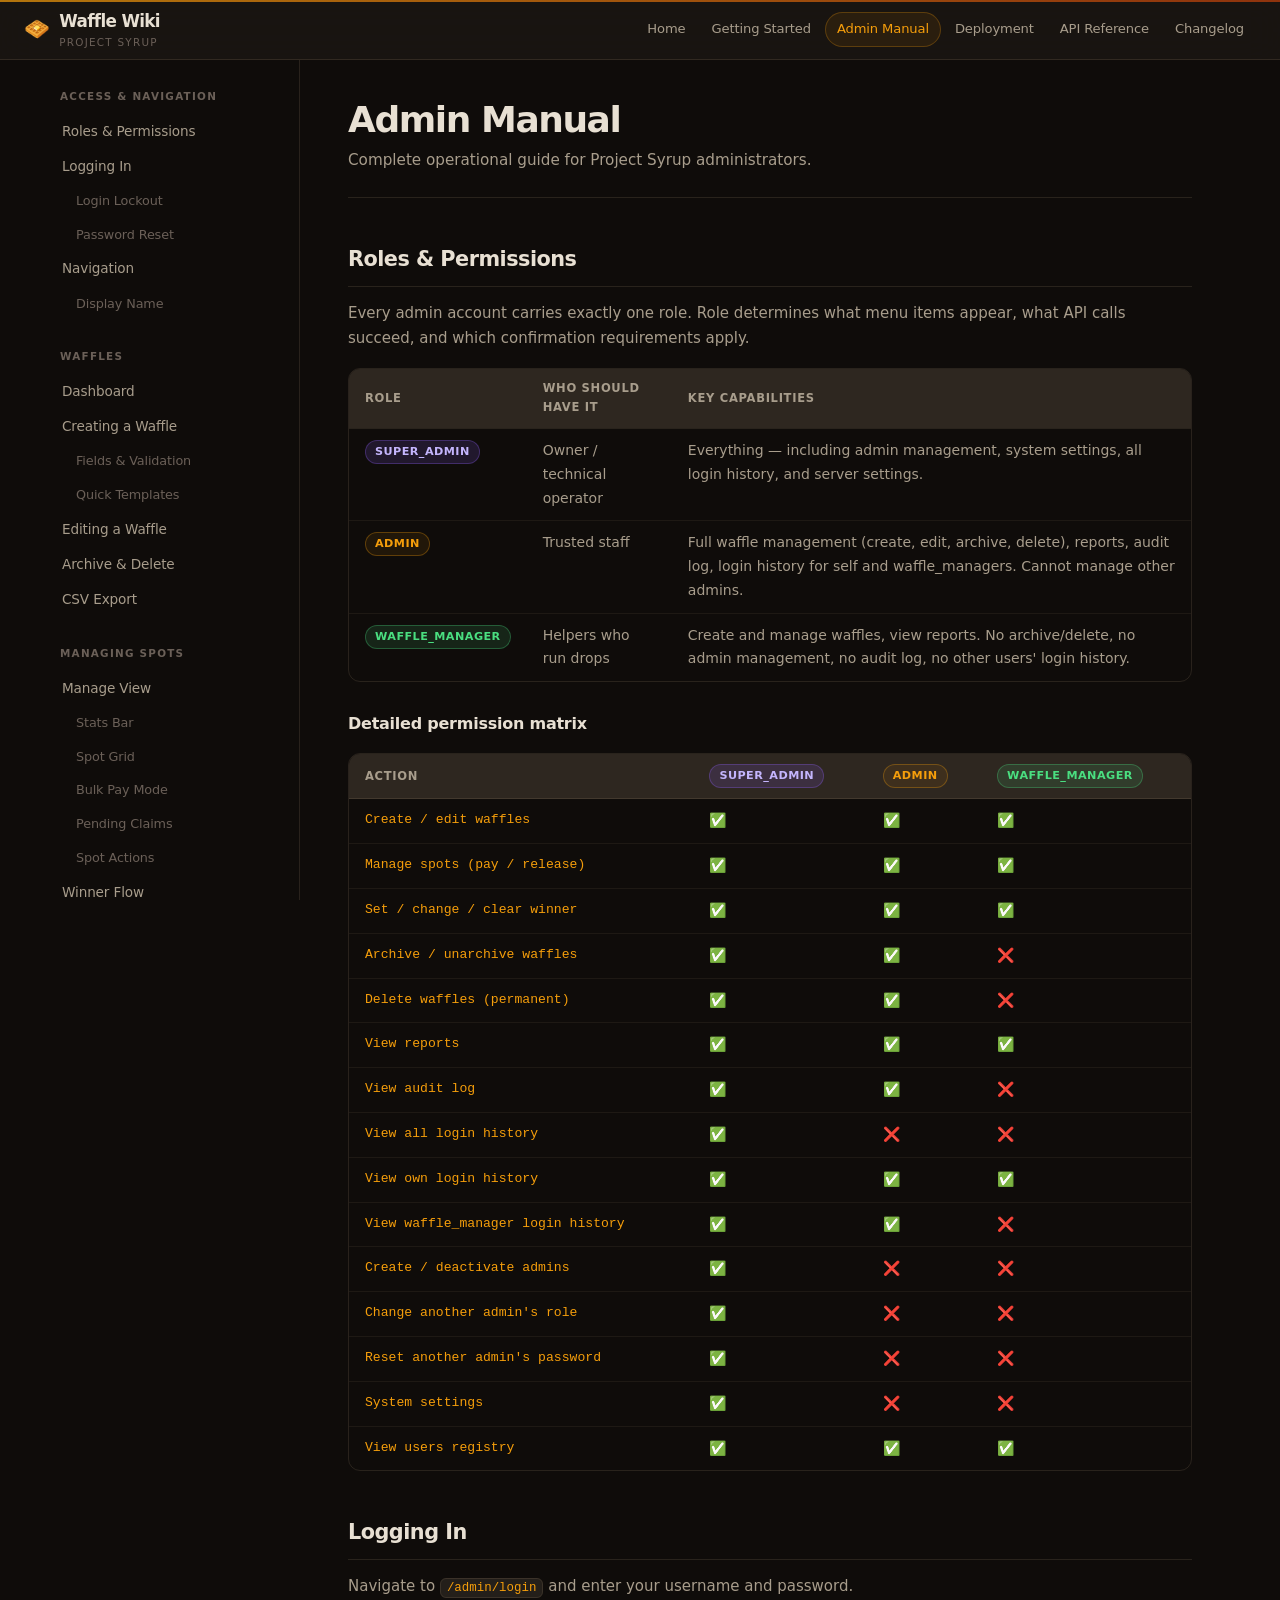
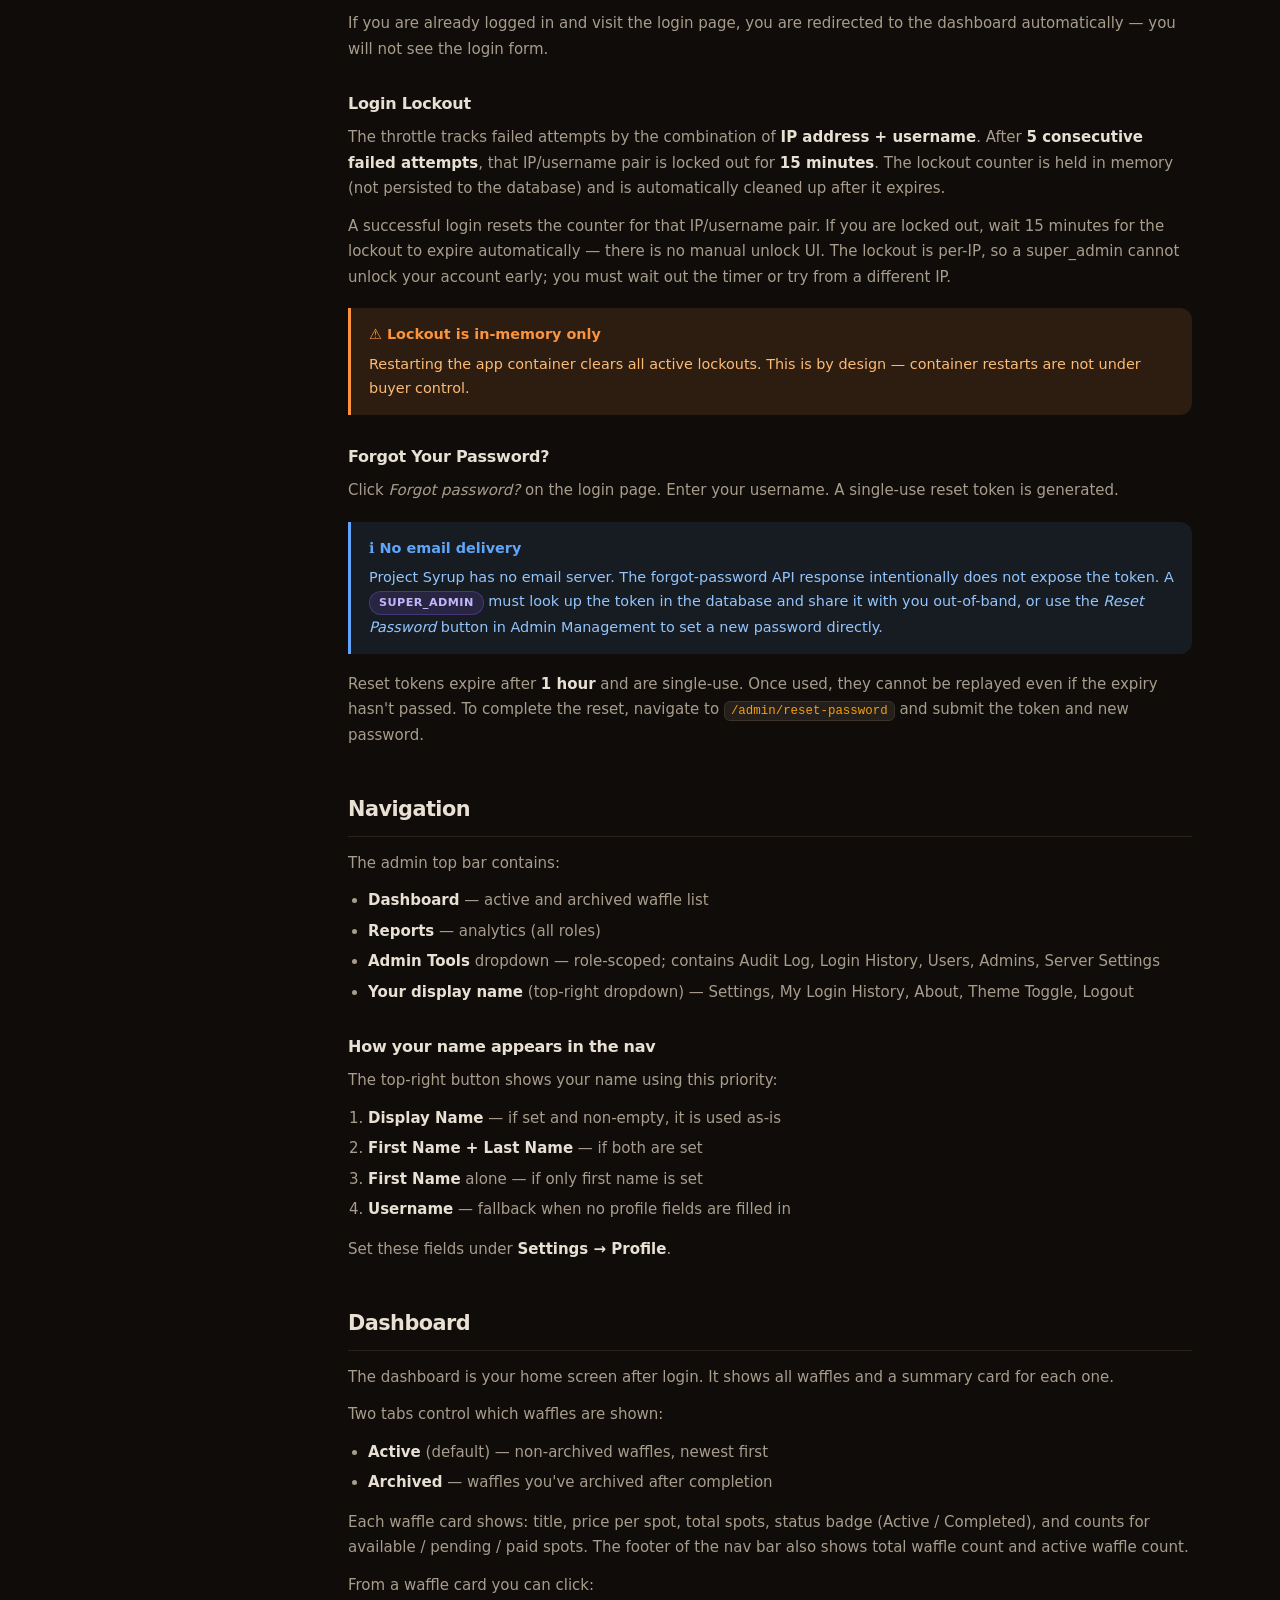
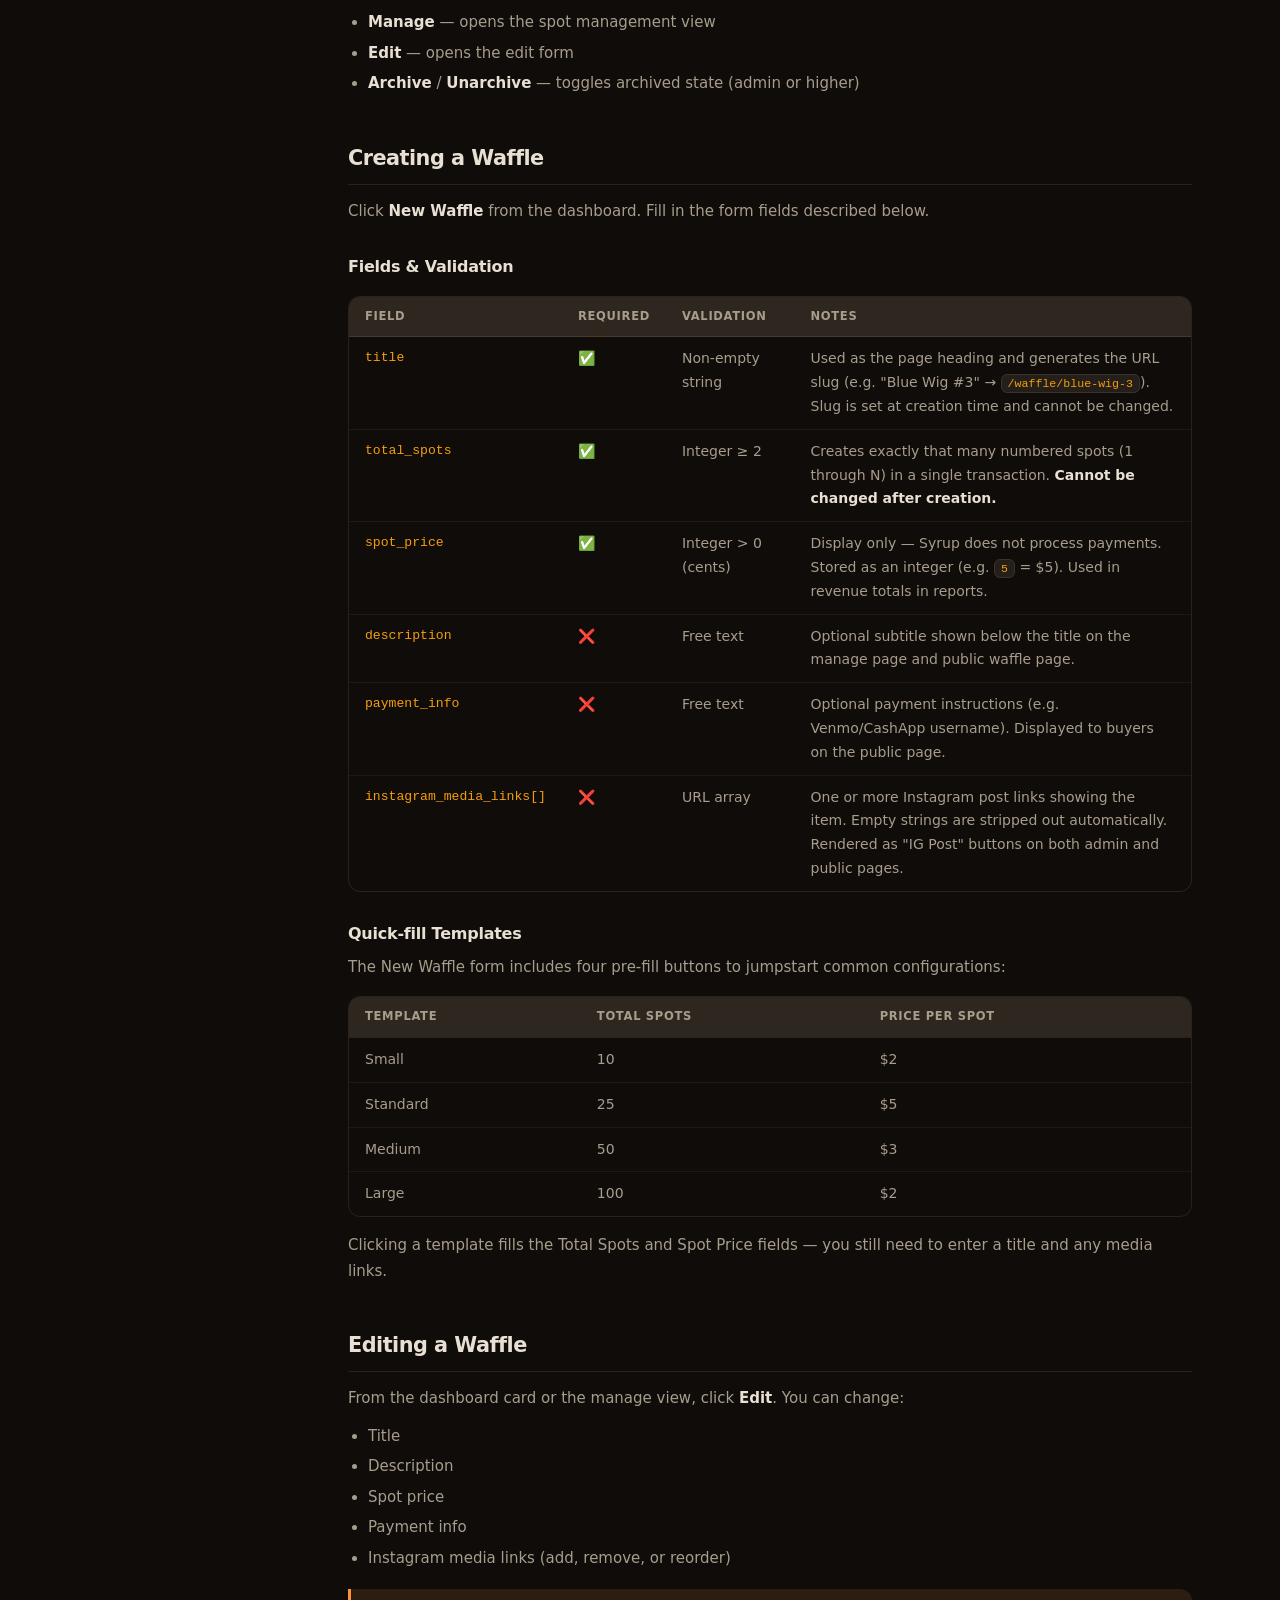
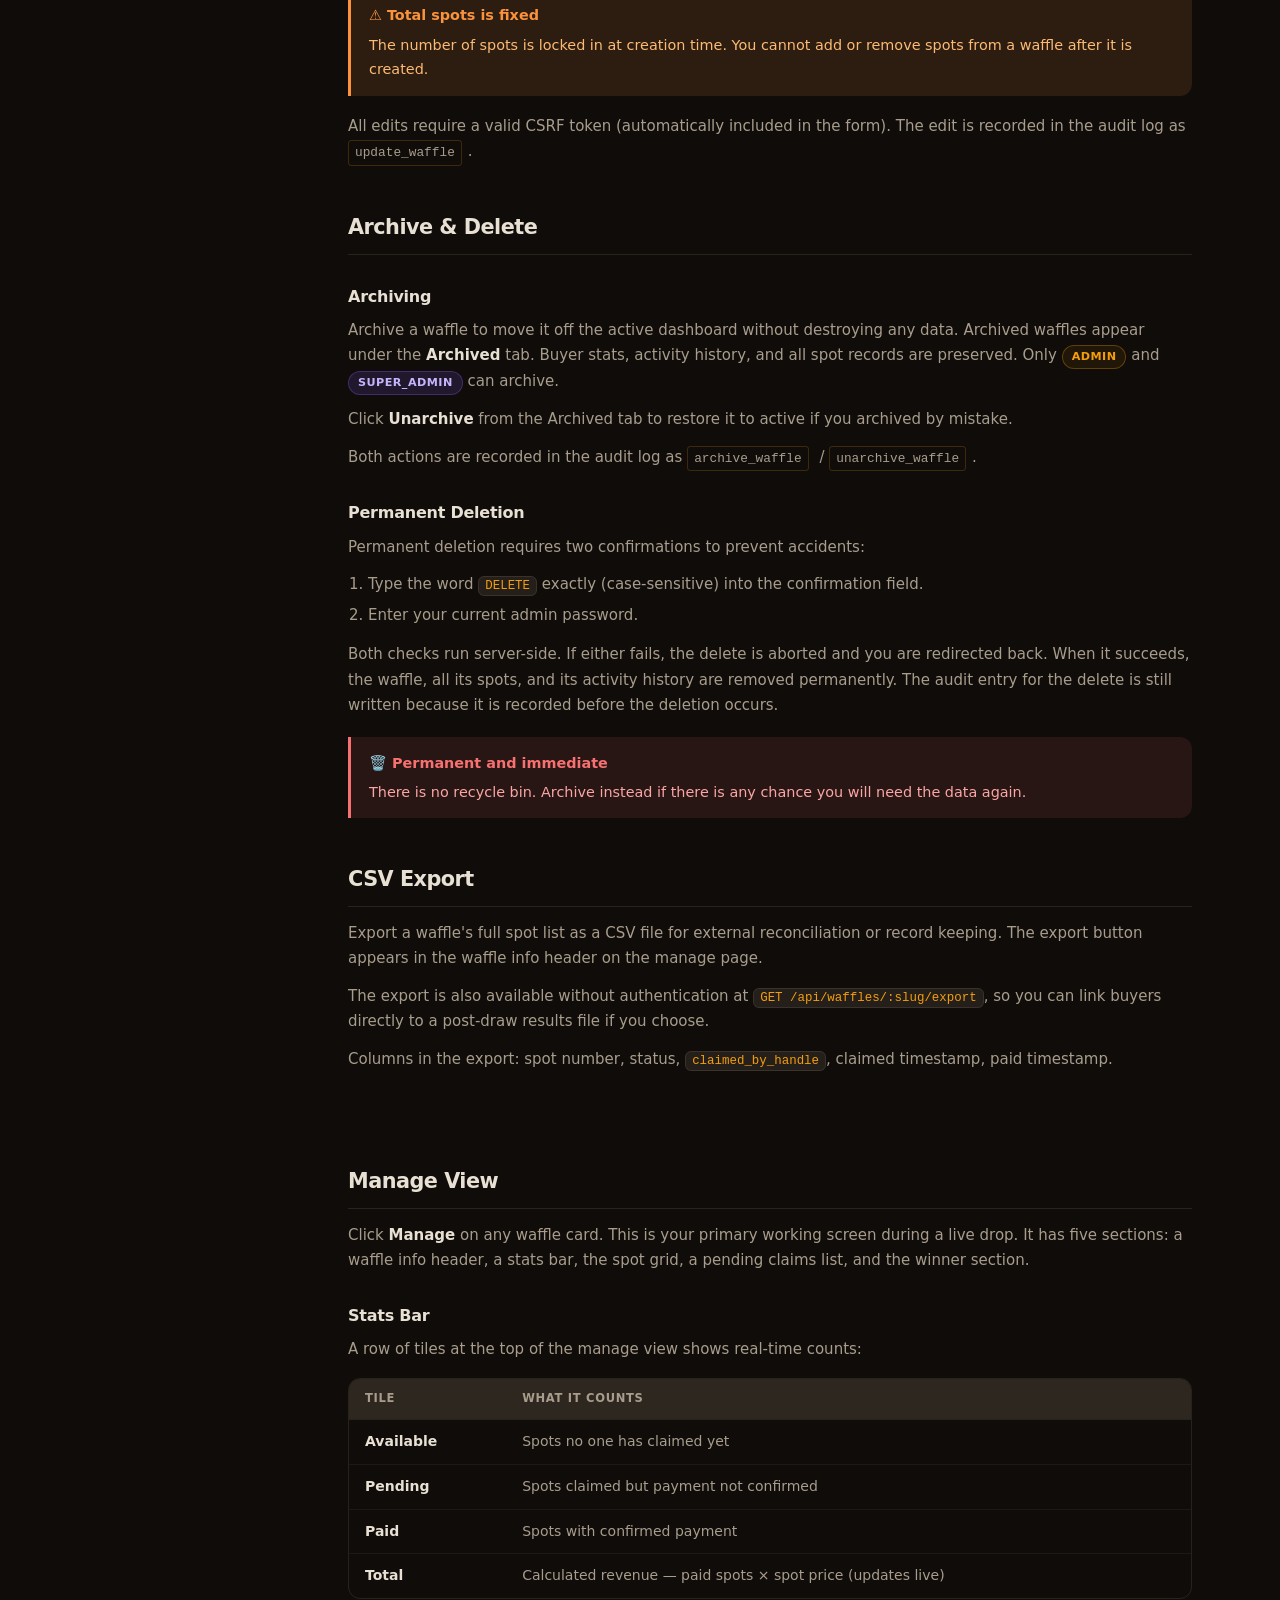
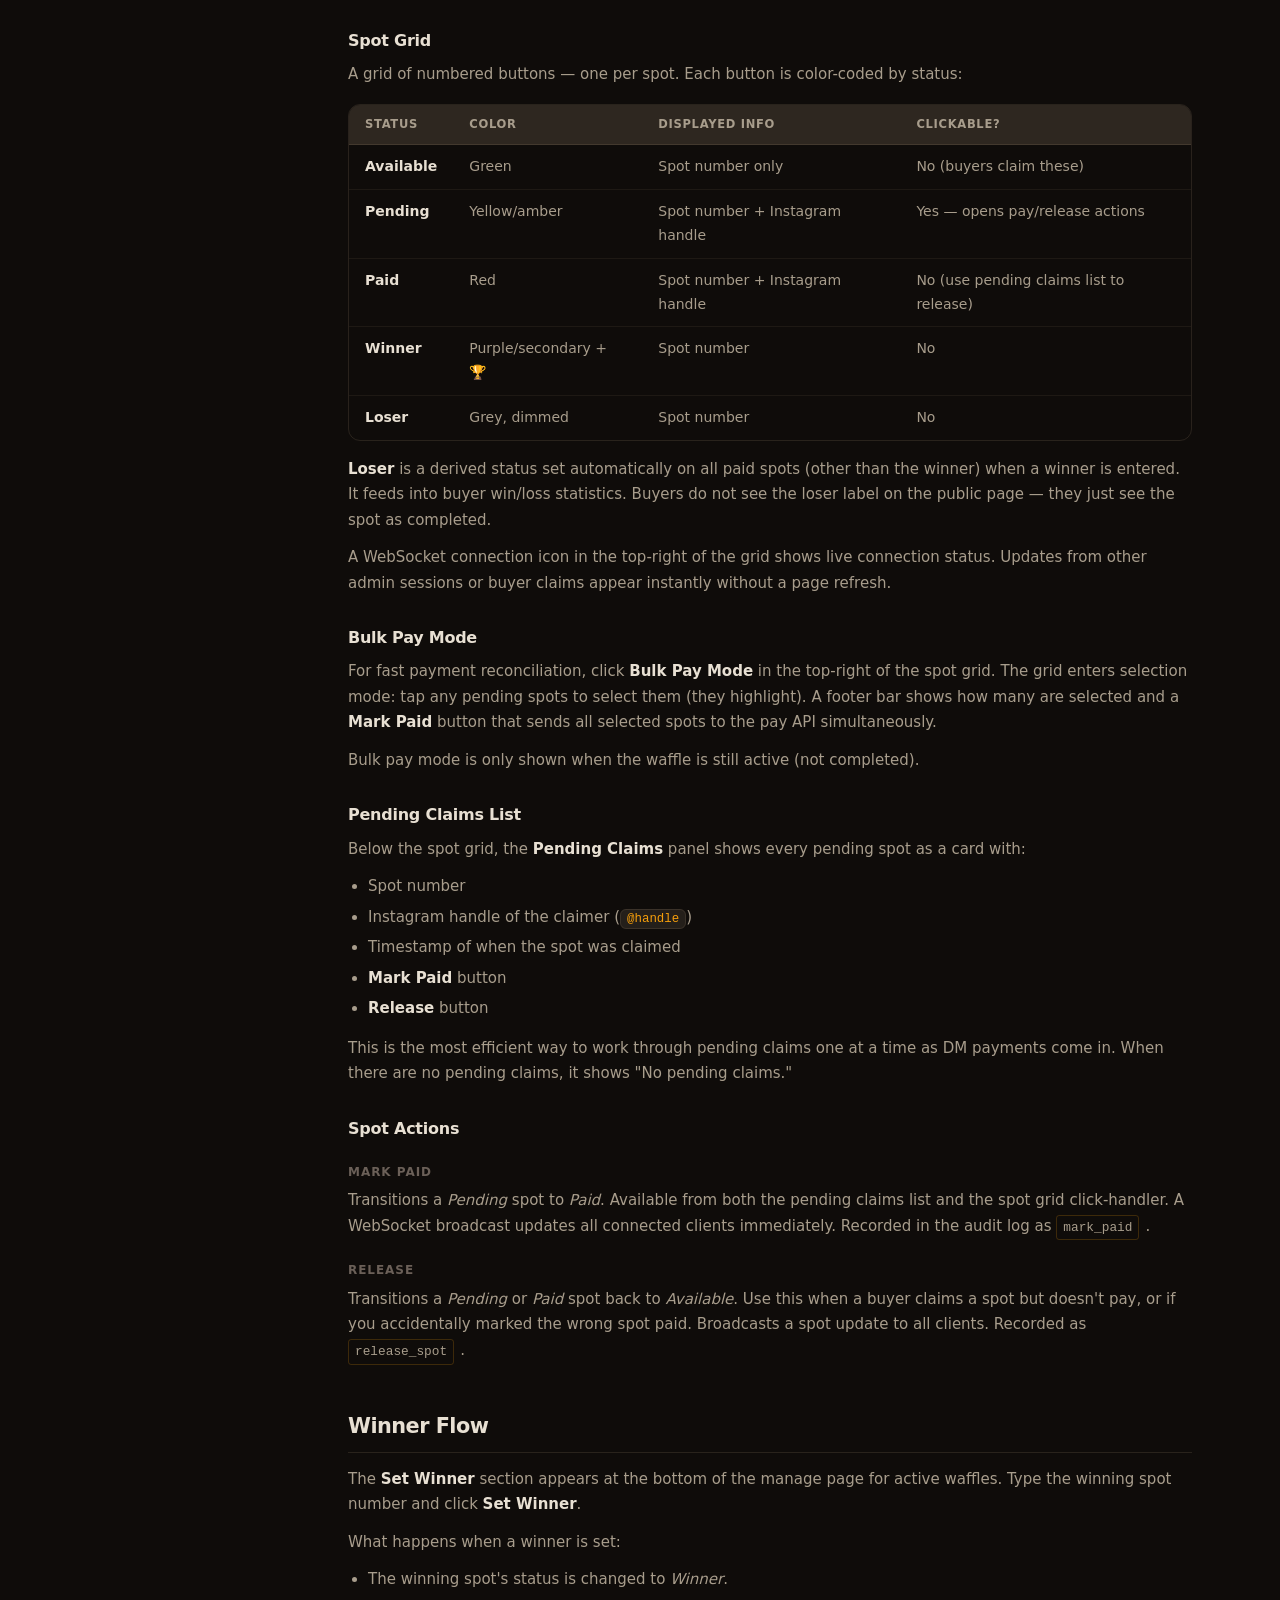
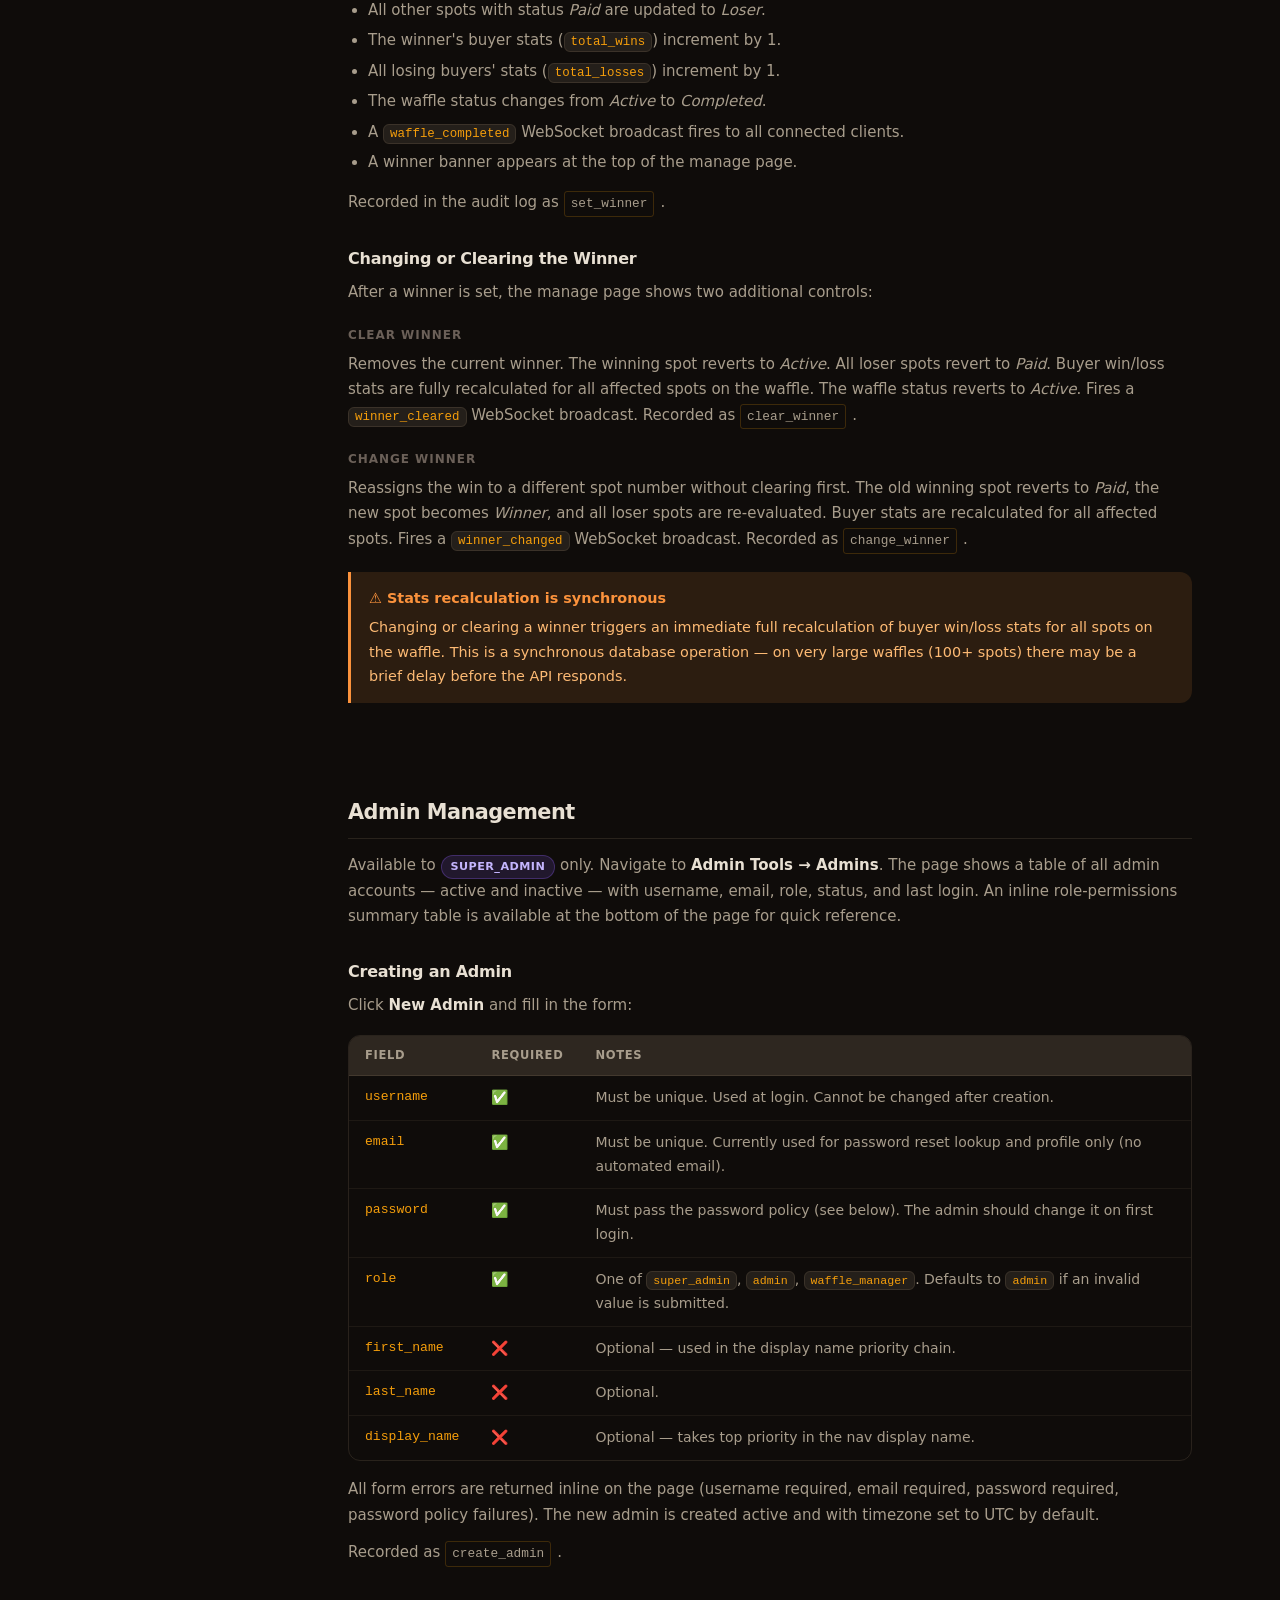
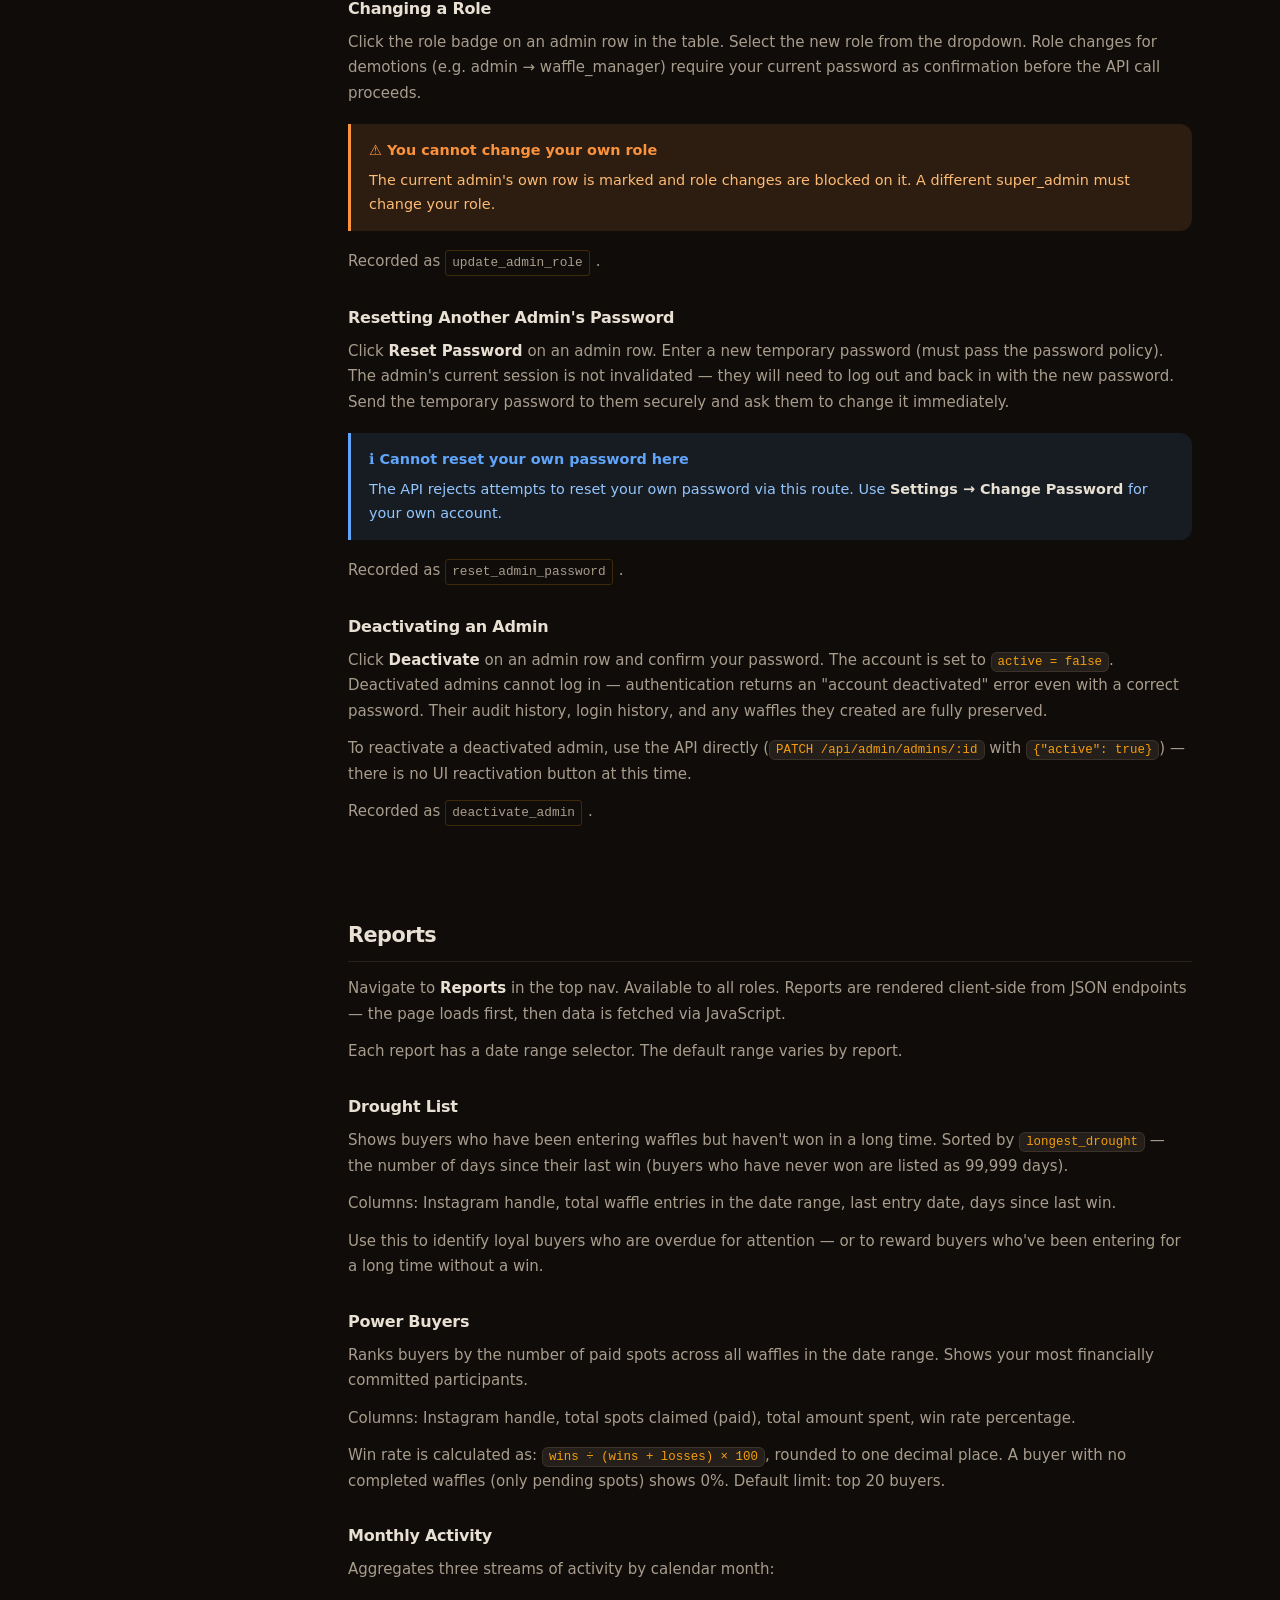
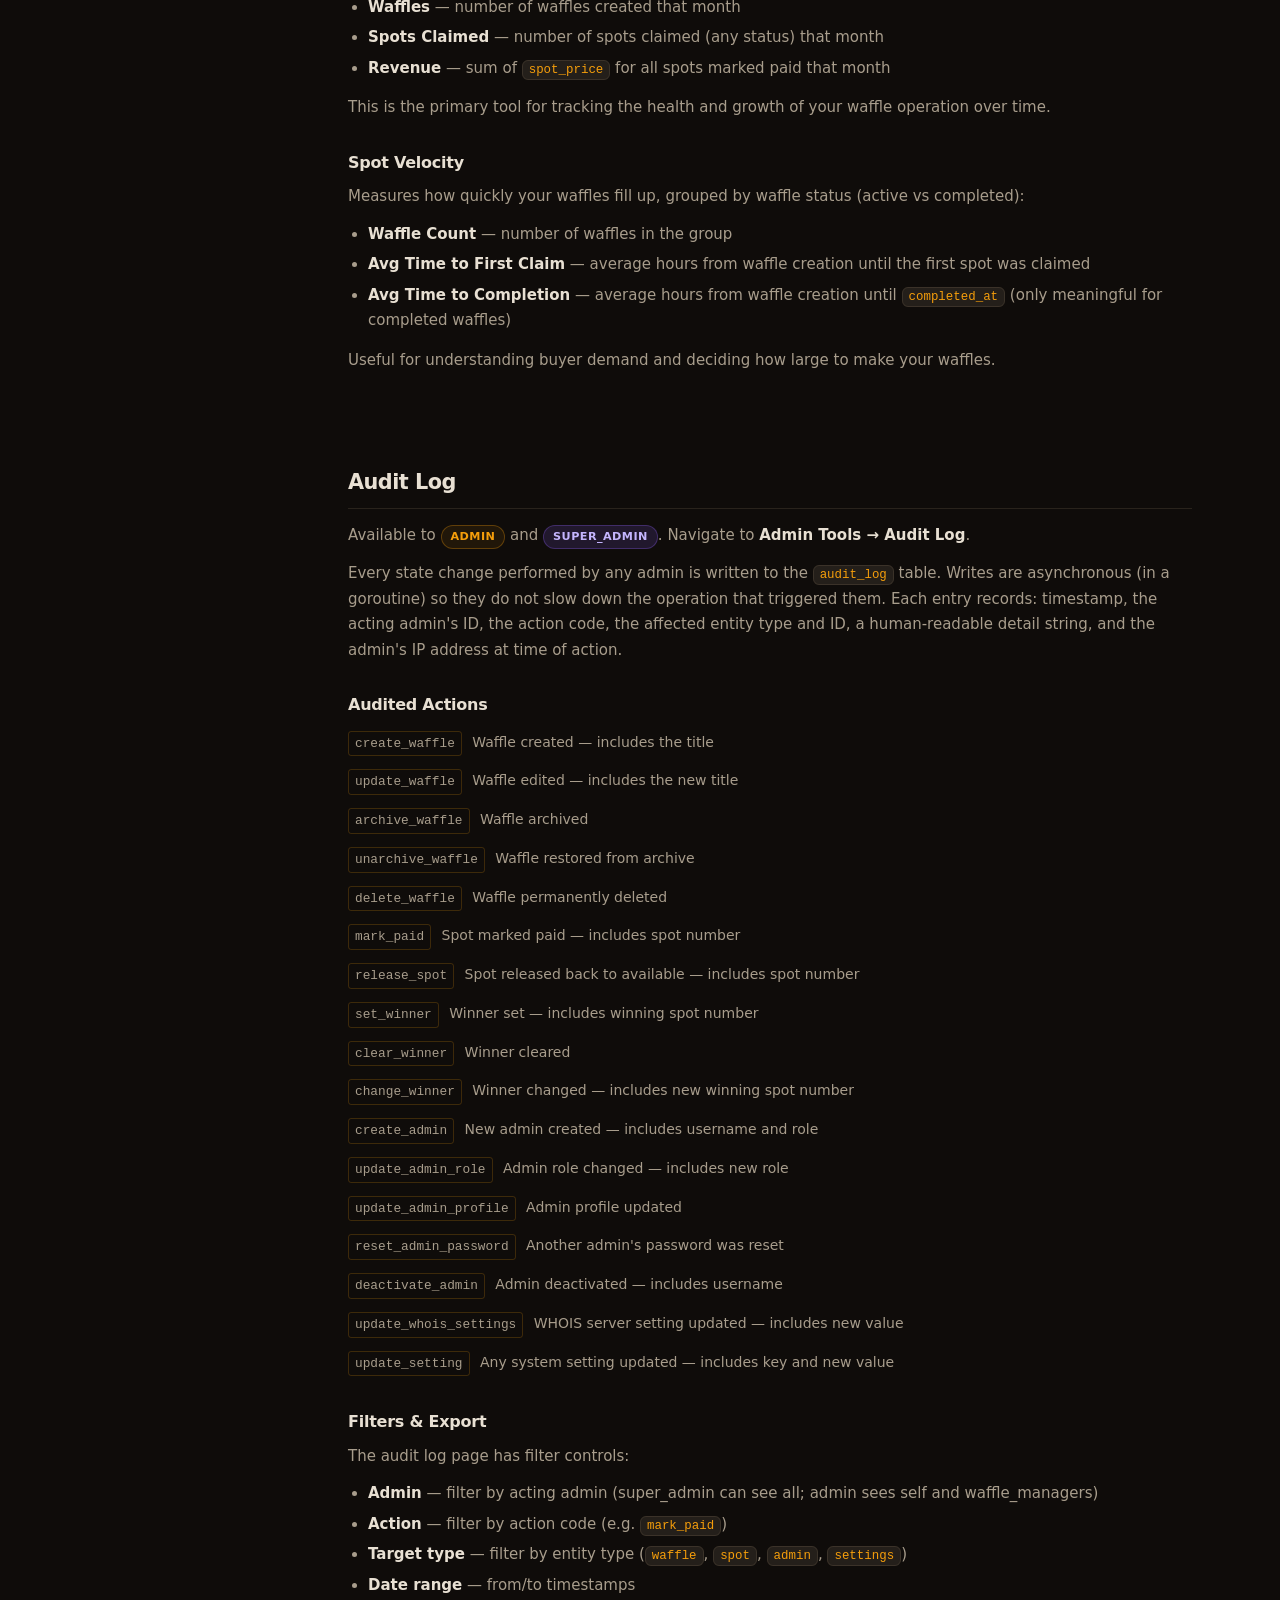
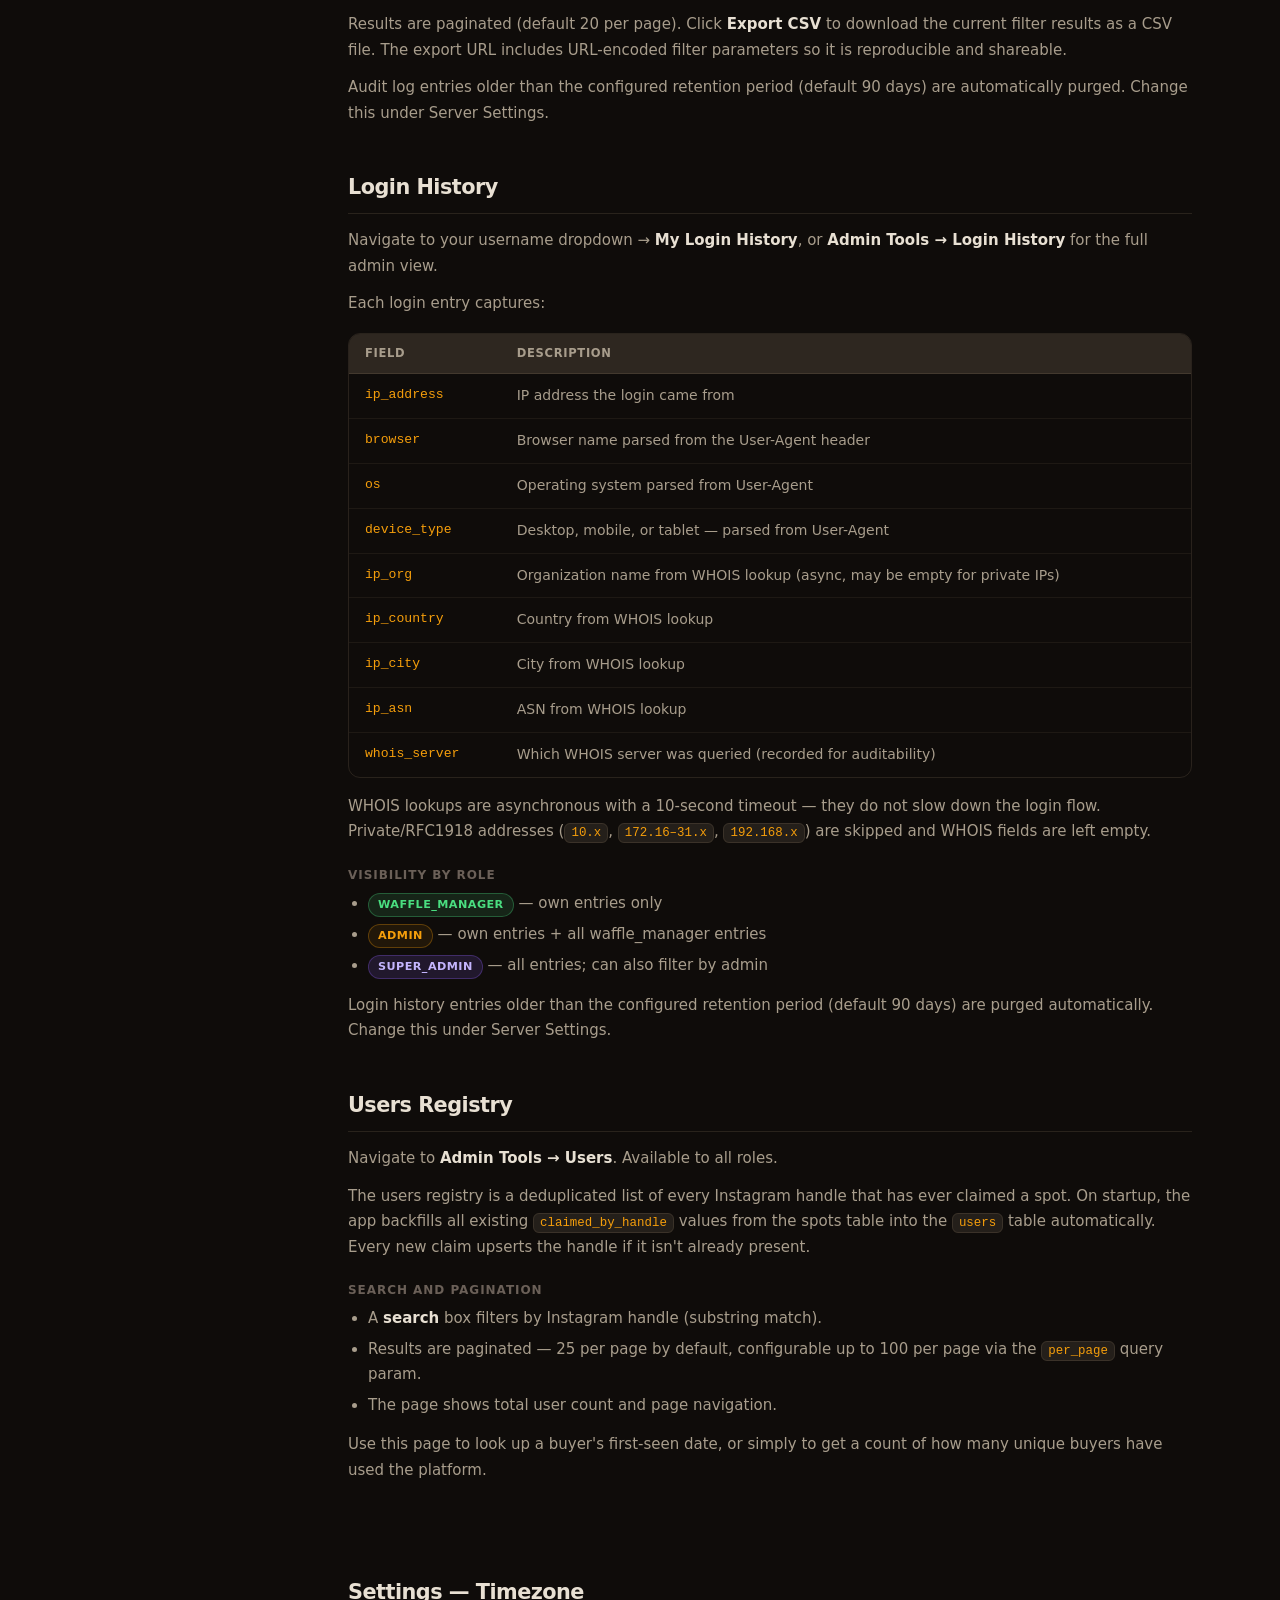
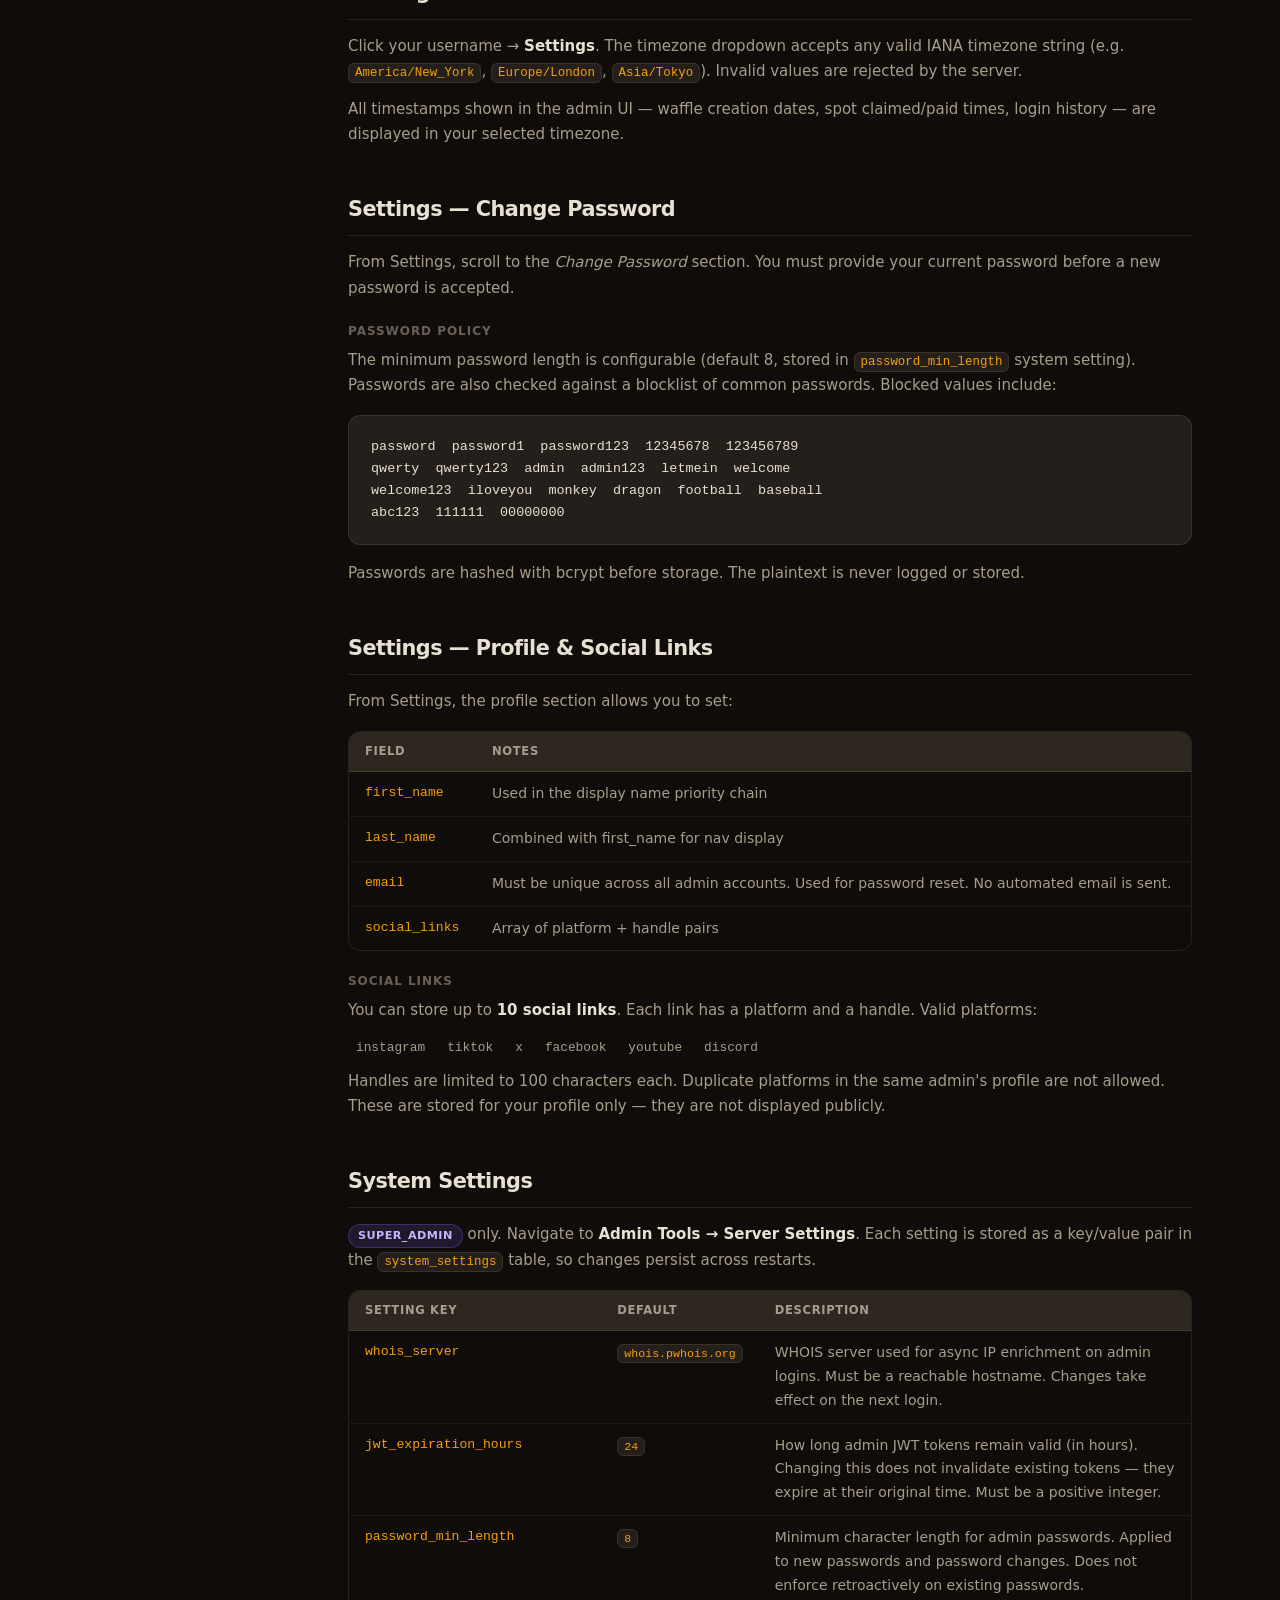
==== admin-manual.html @ 6581f270 "Retheme wiki to match projectsyrup.app dark warm aesthetic - New CSS: #0f0c0a background, amber #f59" ====
<!DOCTYPE html>
<html lang="en">
<head>
  <meta charset="UTF-8" />
  <meta name="viewport" content="width=device-width, initial-scale=1.0" />
  <title>Admin Manual — Project Syrup Wiki</title>
  <link rel="stylesheet" href="style.css" />
  <style>
    .field-table td:first-child { white-space: nowrap; font-family: 'SF Mono','Fira Code',monospace; font-size:.82rem; }
    .tag { display:inline-block; background:var(--gray-100); border:1px solid var(--gray-300); border-radius:3px; padding:1px 6px; font-size:.78rem; font-family:'SF Mono','Fira Code',monospace; }
    .action-list { list-style:none; margin-left:0; }
    .action-list li { padding:4px 0; border-bottom:1px solid var(--gray-100); font-size:.875rem; }
    .action-list li:last-child { border-bottom:none; }
    .action-code { display:inline-block; background:var(--amber-100); color:var(--amber-900); padding:1px 6px; border-radius:3px; font-family:'SF Mono','Fira Code',monospace; font-size:.8rem; margin-right:6px; }
    .platform-list { display:flex; flex-wrap:wrap; gap:6px; margin:8px 0; }
    .platform-list span { background:var(--gray-100); border:1px solid var(--gray-200); border-radius:4px; padding:2px 8px; font-size:.8rem; font-family:'SF Mono','Fira Code',monospace; }
    .section-rule { border:none; border-top:2px solid var(--amber-100); margin:48px 0 8px; }
  </style>
</head>
<body>

<header class="topbar">
  <a href="index.html" class="topbar-logo">
    <span class="logo-emoji">🧇</span>
    <div><span style="display:block">Waffle Wiki</span><span class="logo-sub">Project Syrup</span></div>
  </a>
  <nav class="topbar-nav">
    <a href="index.html">Home</a>
    <a href="getting-started.html">Getting Started</a>
    <a href="admin-manual.html" class="active">Admin Manual</a>
    <a href="deployment.html">Deployment</a>
    <a href="api-reference.html">API Reference</a>
    <a href="changelog.html">Changelog</a>
  </nav>
</header>

<div class="layout">
  <aside class="sidebar">
    <div class="sidebar-section">
      <div class="sidebar-section-title">Access &amp; Navigation</div>
      <a href="#roles" class="sidebar-link">Roles &amp; Permissions</a>
      <a href="#login" class="sidebar-link">Logging In</a>
      <a href="#lockout" class="sidebar-link sub">Login Lockout</a>
      <a href="#password-reset" class="sidebar-link sub">Password Reset</a>
      <a href="#navigation" class="sidebar-link">Navigation</a>
      <a href="#display-name" class="sidebar-link sub">Display Name</a>
    </div>
    <div class="sidebar-section">
      <div class="sidebar-section-title">Waffles</div>
      <a href="#dashboard" class="sidebar-link">Dashboard</a>
      <a href="#creating-waffles" class="sidebar-link">Creating a Waffle</a>
      <a href="#waffle-fields" class="sidebar-link sub">Fields &amp; Validation</a>
      <a href="#waffle-templates" class="sidebar-link sub">Quick Templates</a>
      <a href="#editing-waffles" class="sidebar-link">Editing a Waffle</a>
      <a href="#archive-delete" class="sidebar-link">Archive &amp; Delete</a>
      <a href="#csv-export" class="sidebar-link">CSV Export</a>
    </div>
    <div class="sidebar-section">
      <div class="sidebar-section-title">Managing Spots</div>
      <a href="#manage-view" class="sidebar-link">Manage View</a>
      <a href="#stats-bar" class="sidebar-link sub">Stats Bar</a>
      <a href="#spot-grid" class="sidebar-link sub">Spot Grid</a>
      <a href="#bulk-pay" class="sidebar-link sub">Bulk Pay Mode</a>
      <a href="#pending-claims" class="sidebar-link sub">Pending Claims</a>
      <a href="#spot-actions" class="sidebar-link sub">Spot Actions</a>
      <a href="#entering-winner" class="sidebar-link">Winner Flow</a>
      <a href="#change-clear-winner" class="sidebar-link sub">Change / Clear</a>
    </div>
    <div class="sidebar-section">
      <div class="sidebar-section-title">Admin Tools</div>
      <a href="#admin-management" class="sidebar-link">Admin Management</a>
      <a href="#create-admin" class="sidebar-link sub">Create Admin</a>
      <a href="#change-role" class="sidebar-link sub">Change Role</a>
      <a href="#reset-others-password" class="sidebar-link sub">Reset Password</a>
      <a href="#deactivate-admin" class="sidebar-link sub">Deactivate</a>
      <a href="#reports" class="sidebar-link">Reports</a>
      <a href="#drought-list" class="sidebar-link sub">Drought List</a>
      <a href="#power-buyers" class="sidebar-link sub">Power Buyers</a>
      <a href="#monthly-activity" class="sidebar-link sub">Monthly Activity</a>
      <a href="#spot-velocity" class="sidebar-link sub">Spot Velocity</a>
      <a href="#audit-log" class="sidebar-link">Audit Log</a>
      <a href="#audit-actions" class="sidebar-link sub">Audited Actions</a>
      <a href="#audit-filters" class="sidebar-link sub">Filters &amp; Export</a>
      <a href="#login-history" class="sidebar-link">Login History</a>
      <a href="#users" class="sidebar-link">Users Registry</a>
    </div>
    <div class="sidebar-section">
      <div class="sidebar-section-title">Settings</div>
      <a href="#settings-timezone" class="sidebar-link">Timezone</a>
      <a href="#settings-password" class="sidebar-link">Password</a>
      <a href="#settings-profile" class="sidebar-link">Profile &amp; Social Links</a>
      <a href="#settings-system" class="sidebar-link">System Settings</a>
    </div>
  </aside>

  <main class="content">
    <div class="page-header">
      <h1>Admin Manual</h1>
      <p class="subtitle">Complete operational guide for Project Syrup administrators.</p>
    </div>

    <!-- ══════════════════════════════════════════════════════ ROLES -->
    <h2 id="roles">Roles &amp; Permissions</h2>
    <p>Every admin account carries exactly one role. Role determines what menu items appear, what API calls succeed, and which confirmation requirements apply.</p>

    <div class="table-wrap">
      <table>
        <thead><tr><th>Role</th><th>Who should have it</th><th>Key capabilities</th></tr></thead>
        <tbody>
          <tr>
            <td><span class="badge badge-super">super_admin</span></td>
            <td>Owner / technical operator</td>
            <td>Everything — including admin management, system settings, all login history, and server settings.</td>
          </tr>
          <tr>
            <td><span class="badge badge-admin">admin</span></td>
            <td>Trusted staff</td>
            <td>Full waffle management (create, edit, archive, delete), reports, audit log, login history for self and waffle_managers. Cannot manage other admins.</td>
          </tr>
          <tr>
            <td><span class="badge badge-wm">waffle_manager</span></td>
            <td>Helpers who run drops</td>
            <td>Create and manage waffles, view reports. No archive/delete, no admin management, no audit log, no other users' login history.</td>
          </tr>
        </tbody>
      </table>
    </div>

    <h3>Detailed permission matrix</h3>
    <div class="table-wrap">
      <table class="field-table">
        <thead><tr><th>Action</th><th><span class="badge badge-super">super_admin</span></th><th><span class="badge badge-admin">admin</span></th><th><span class="badge badge-wm">waffle_manager</span></th></tr></thead>
        <tbody>
          <tr><td>Create / edit waffles</td><td>✅</td><td>✅</td><td>✅</td></tr>
          <tr><td>Manage spots (pay / release)</td><td>✅</td><td>✅</td><td>✅</td></tr>
          <tr><td>Set / change / clear winner</td><td>✅</td><td>✅</td><td>✅</td></tr>
          <tr><td>Archive / unarchive waffles</td><td>✅</td><td>✅</td><td>❌</td></tr>
          <tr><td>Delete waffles (permanent)</td><td>✅</td><td>✅</td><td>❌</td></tr>
          <tr><td>View reports</td><td>✅</td><td>✅</td><td>✅</td></tr>
          <tr><td>View audit log</td><td>✅</td><td>✅</td><td>❌</td></tr>
          <tr><td>View all login history</td><td>✅</td><td>❌</td><td>❌</td></tr>
          <tr><td>View own login history</td><td>✅</td><td>✅</td><td>✅</td></tr>
          <tr><td>View waffle_manager login history</td><td>✅</td><td>✅</td><td>❌</td></tr>
          <tr><td>Create / deactivate admins</td><td>✅</td><td>❌</td><td>❌</td></tr>
          <tr><td>Change another admin's role</td><td>✅</td><td>❌</td><td>❌</td></tr>
          <tr><td>Reset another admin's password</td><td>✅</td><td>❌</td><td>❌</td></tr>
          <tr><td>System settings</td><td>✅</td><td>❌</td><td>❌</td></tr>
          <tr><td>View users registry</td><td>✅</td><td>✅</td><td>✅</td></tr>
        </tbody>
      </table>
    </div>

    <!-- ══════════════════════════════════════════════════════ LOGIN -->
    <h2 id="login">Logging In</h2>
    <p>Navigate to <code>/admin/login</code> and enter your username and password.</p>
    <p>If you are already logged in and visit the login page, you are redirected to the dashboard automatically — you will not see the login form.</p>

    <h3 id="lockout">Login Lockout</h3>
    <p>
      The throttle tracks failed attempts by the combination of <strong>IP address + username</strong>.
      After <strong>5 consecutive failed attempts</strong>, that IP/username pair is locked out for <strong>15 minutes</strong>.
      The lockout counter is held in memory (not persisted to the database) and is automatically cleaned up after it expires.
    </p>
    <p>
      A successful login resets the counter for that IP/username pair.
      If you are locked out, wait 15 minutes for the lockout to expire automatically — there is no manual unlock UI.
      The lockout is per-IP, so a super_admin cannot unlock your account early; you must wait out the timer or try from a different IP.
    </p>

    <div class="callout warn">
      <div class="callout-title">⚠️ Lockout is in-memory only</div>
      Restarting the app container clears all active lockouts. This is by design — container restarts are not under buyer control.
    </div>

    <h3 id="password-reset">Forgot Your Password?</h3>
    <p>Click <em>Forgot password?</em> on the login page. Enter your username. A single-use reset token is generated.</p>

    <div class="callout info">
      <div class="callout-title">ℹ️ No email delivery</div>
      Project Syrup has no email server. The forgot-password API response intentionally does not expose the token.
      A <span class="badge badge-super">super_admin</span> must look up the token in the database and share it with you out-of-band,
      or use the <em>Reset Password</em> button in Admin Management to set a new password directly.
    </div>

    <p>Reset tokens expire after <strong>1 hour</strong> and are single-use. Once used, they cannot be replayed even if the expiry hasn't passed. To complete the reset, navigate to <code>/admin/reset-password</code> and submit the token and new password.</p>

    <!-- ══════════════════════════════════════════════════════ NAVIGATION -->
    <h2 id="navigation">Navigation</h2>
    <p>The admin top bar contains:</p>
    <ul>
      <li><strong>Dashboard</strong> — active and archived waffle list</li>
      <li><strong>Reports</strong> — analytics (all roles)</li>
      <li><strong>Admin Tools</strong> dropdown — role-scoped; contains Audit Log, Login History, Users, Admins, Server Settings</li>
      <li><strong>Your display name</strong> (top-right dropdown) — Settings, My Login History, About, Theme Toggle, Logout</li>
    </ul>

    <h3 id="display-name">How your name appears in the nav</h3>
    <p>The top-right button shows your name using this priority:</p>
    <ol>
      <li><strong>Display Name</strong> — if set and non-empty, it is used as-is</li>
      <li><strong>First Name + Last Name</strong> — if both are set</li>
      <li><strong>First Name</strong> alone — if only first name is set</li>
      <li><strong>Username</strong> — fallback when no profile fields are filled in</li>
    </ol>
    <p>Set these fields under <strong>Settings → Profile</strong>.</p>

    <!-- ══════════════════════════════════════════════════════ DASHBOARD -->
    <h2 id="dashboard">Dashboard</h2>
    <p>The dashboard is your home screen after login. It shows all waffles and a summary card for each one.</p>

    <p>Two tabs control which waffles are shown:</p>
    <ul>
      <li><strong>Active</strong> (default) — non-archived waffles, newest first</li>
      <li><strong>Archived</strong> — waffles you've archived after completion</li>
    </ul>

    <p>Each waffle card shows: title, price per spot, total spots, status badge (Active / Completed), and counts for available / pending / paid spots. The footer of the nav bar also shows total waffle count and active waffle count.</p>

    <p>From a waffle card you can click:</p>
    <ul>
      <li><strong>Manage</strong> — opens the spot management view</li>
      <li><strong>Edit</strong> — opens the edit form</li>
      <li><strong>Archive</strong> / <strong>Unarchive</strong> — toggles archived state (admin or higher)</li>
    </ul>

    <!-- ══════════════════════════════════════════════════════ CREATING WAFFLES -->
    <h2 id="creating-waffles">Creating a Waffle</h2>
    <p>Click <strong>New Waffle</strong> from the dashboard. Fill in the form fields described below.</p>

    <h3 id="waffle-fields">Fields &amp; Validation</h3>
    <div class="table-wrap">
      <table class="field-table">
        <thead><tr><th>Field</th><th>Required</th><th>Validation</th><th>Notes</th></tr></thead>
        <tbody>
          <tr>
            <td>title</td><td>✅</td><td>Non-empty string</td>
            <td>Used as the page heading and generates the URL slug (e.g. "Blue Wig #3" → <code>/waffle/blue-wig-3</code>). Slug is set at creation time and cannot be changed.</td>
          </tr>
          <tr>
            <td>total_spots</td><td>✅</td><td>Integer ≥ 2</td>
            <td>Creates exactly that many numbered spots (1 through N) in a single transaction. <strong>Cannot be changed after creation.</strong></td>
          </tr>
          <tr>
            <td>spot_price</td><td>✅</td><td>Integer &gt; 0 (cents)</td>
            <td>Display only — Syrup does not process payments. Stored as an integer (e.g. <code>5</code> = $5). Used in revenue totals in reports.</td>
          </tr>
          <tr>
            <td>description</td><td>❌</td><td>Free text</td>
            <td>Optional subtitle shown below the title on the manage page and public waffle page.</td>
          </tr>
          <tr>
            <td>payment_info</td><td>❌</td><td>Free text</td>
            <td>Optional payment instructions (e.g. Venmo/CashApp username). Displayed to buyers on the public page.</td>
          </tr>
          <tr>
            <td>instagram_media_links[]</td><td>❌</td><td>URL array</td>
            <td>One or more Instagram post links showing the item. Empty strings are stripped out automatically. Rendered as "IG Post" buttons on both admin and public pages.</td>
          </tr>
        </tbody>
      </table>
    </div>

    <h3 id="waffle-templates">Quick-fill Templates</h3>
    <p>The New Waffle form includes four pre-fill buttons to jumpstart common configurations:</p>
    <div class="table-wrap">
      <table>
        <thead><tr><th>Template</th><th>Total Spots</th><th>Price per Spot</th></tr></thead>
        <tbody>
          <tr><td>Small</td><td>10</td><td>$2</td></tr>
          <tr><td>Standard</td><td>25</td><td>$5</td></tr>
          <tr><td>Medium</td><td>50</td><td>$3</td></tr>
          <tr><td>Large</td><td>100</td><td>$2</td></tr>
        </tbody>
      </table>
    </div>
    <p>Clicking a template fills the Total Spots and Spot Price fields — you still need to enter a title and any media links.</p>

    <!-- ══════════════════════════════════════════════════════ EDITING -->
    <h2 id="editing-waffles">Editing a Waffle</h2>
    <p>From the dashboard card or the manage view, click <strong>Edit</strong>. You can change:</p>
    <ul>
      <li>Title</li>
      <li>Description</li>
      <li>Spot price</li>
      <li>Payment info</li>
      <li>Instagram media links (add, remove, or reorder)</li>
    </ul>
    <div class="callout warn">
      <div class="callout-title">⚠️ Total spots is fixed</div>
      The number of spots is locked in at creation time. You cannot add or remove spots from a waffle after it is created.
    </div>
    <p>All edits require a valid CSRF token (automatically included in the form). The edit is recorded in the audit log as <span class="action-code">update_waffle</span>.</p>

    <!-- ══════════════════════════════════════════════════════ ARCHIVE / DELETE -->
    <h2 id="archive-delete">Archive &amp; Delete</h2>

    <h3>Archiving</h3>
    <p>
      Archive a waffle to move it off the active dashboard without destroying any data.
      Archived waffles appear under the <strong>Archived</strong> tab. Buyer stats, activity history, and all spot records are preserved.
      Only <span class="badge badge-admin">admin</span> and <span class="badge badge-super">super_admin</span> can archive.
    </p>
    <p>Click <strong>Unarchive</strong> from the Archived tab to restore it to active if you archived by mistake.</p>
    <p>Both actions are recorded in the audit log as <span class="action-code">archive_waffle</span> / <span class="action-code">unarchive_waffle</span>.</p>

    <h3>Permanent Deletion</h3>
    <p>Permanent deletion requires two confirmations to prevent accidents:</p>
    <ol>
      <li>Type the word <code>DELETE</code> exactly (case-sensitive) into the confirmation field.</li>
      <li>Enter your current admin password.</li>
    </ol>
    <p>Both checks run server-side. If either fails, the delete is aborted and you are redirected back. When it succeeds, the waffle, all its spots, and its activity history are removed permanently. The audit entry for the delete is still written because it is recorded before the deletion occurs.</p>

    <div class="callout danger">
      <div class="callout-title">🗑️ Permanent and immediate</div>
      There is no recycle bin. Archive instead if there is any chance you will need the data again.
    </div>

    <!-- ══════════════════════════════════════════════════════ CSV EXPORT -->
    <h2 id="csv-export">CSV Export</h2>
    <p>
      Export a waffle's full spot list as a CSV file for external reconciliation or record keeping.
      The export button appears in the waffle info header on the manage page.
    </p>
    <p>The export is also available without authentication at <code>GET /api/waffles/:slug/export</code>, so you can link buyers directly to a post-draw results file if you choose.</p>
    <p>Columns in the export: spot number, status, <code>claimed_by_handle</code>, claimed timestamp, paid timestamp.</p>

    <!-- ══════════════════════════════════════════════════════ MANAGE VIEW -->
    <hr class="section-rule" />
    <h2 id="manage-view">Manage View</h2>
    <p>
      Click <strong>Manage</strong> on any waffle card. This is your primary working screen during a live drop.
      It has five sections: a waffle info header, a stats bar, the spot grid, a pending claims list, and the winner section.
    </p>

    <h3 id="stats-bar">Stats Bar</h3>
    <p>A row of tiles at the top of the manage view shows real-time counts:</p>
    <div class="table-wrap">
      <table>
        <thead><tr><th>Tile</th><th>What it counts</th></tr></thead>
        <tbody>
          <tr><td><strong>Available</strong></td><td>Spots no one has claimed yet</td></tr>
          <tr><td><strong>Pending</strong></td><td>Spots claimed but payment not confirmed</td></tr>
          <tr><td><strong>Paid</strong></td><td>Spots with confirmed payment</td></tr>
          <tr><td><strong>Total</strong></td><td>Calculated revenue — paid spots × spot price (updates live)</td></tr>
        </tbody>
      </table>
    </div>

    <h3 id="spot-grid">Spot Grid</h3>
    <p>A grid of numbered buttons — one per spot. Each button is color-coded by status:</p>

    <div class="table-wrap">
      <table>
        <thead><tr><th>Status</th><th>Color</th><th>Displayed info</th><th>Clickable?</th></tr></thead>
        <tbody>
          <tr><td><strong>Available</strong></td><td>Green</td><td>Spot number only</td><td>No (buyers claim these)</td></tr>
          <tr><td><strong>Pending</strong></td><td>Yellow/amber</td><td>Spot number + Instagram handle</td><td>Yes — opens pay/release actions</td></tr>
          <tr><td><strong>Paid</strong></td><td>Red</td><td>Spot number + Instagram handle</td><td>No (use pending claims list to release)</td></tr>
          <tr><td><strong>Winner</strong></td><td>Purple/secondary + 🏆</td><td>Spot number</td><td>No</td></tr>
          <tr><td><strong>Loser</strong></td><td>Grey, dimmed</td><td>Spot number</td><td>No</td></tr>
        </tbody>
      </table>
    </div>

    <p>
      <strong>Loser</strong> is a derived status set automatically on all paid spots (other than the winner) when a winner is entered.
      It feeds into buyer win/loss statistics. Buyers do not see the loser label on the public page — they just see the spot as completed.
    </p>

    <p>A WebSocket connection icon in the top-right of the grid shows live connection status. Updates from other admin sessions or buyer claims appear instantly without a page refresh.</p>

    <h3 id="bulk-pay">Bulk Pay Mode</h3>
    <p>
      For fast payment reconciliation, click <strong>Bulk Pay Mode</strong> in the top-right of the spot grid.
      The grid enters selection mode: tap any pending spots to select them (they highlight).
      A footer bar shows how many are selected and a <strong>Mark Paid</strong> button that sends all selected spots to the pay API simultaneously.
    </p>
    <p>Bulk pay mode is only shown when the waffle is still active (not completed).</p>

    <h3 id="pending-claims">Pending Claims List</h3>
    <p>
      Below the spot grid, the <strong>Pending Claims</strong> panel shows every pending spot as a card with:
    </p>
    <ul>
      <li>Spot number</li>
      <li>Instagram handle of the claimer (<code>@handle</code>)</li>
      <li>Timestamp of when the spot was claimed</li>
      <li><strong>Mark Paid</strong> button</li>
      <li><strong>Release</strong> button</li>
    </ul>
    <p>
      This is the most efficient way to work through pending claims one at a time as DM payments come in.
      When there are no pending claims, it shows "No pending claims."
    </p>

    <h3 id="spot-actions">Spot Actions</h3>

    <h4>Mark Paid</h4>
    <p>
      Transitions a <em>Pending</em> spot to <em>Paid</em>. Available from both the pending claims list and the spot grid click-handler.
      A WebSocket broadcast updates all connected clients immediately.
      Recorded in the audit log as <span class="action-code">mark_paid</span>.
    </p>

    <h4>Release</h4>
    <p>
      Transitions a <em>Pending</em> or <em>Paid</em> spot back to <em>Available</em>.
      Use this when a buyer claims a spot but doesn't pay, or if you accidentally marked the wrong spot paid.
      Broadcasts a spot update to all clients.
      Recorded as <span class="action-code">release_spot</span>.
    </p>

    <!-- ══════════════════════════════════════════════════════ WINNER -->
    <h2 id="entering-winner">Winner Flow</h2>
    <p>
      The <strong>Set Winner</strong> section appears at the bottom of the manage page for active waffles.
      Type the winning spot number and click <strong>Set Winner</strong>.
    </p>

    <p>What happens when a winner is set:</p>
    <ul>
      <li>The winning spot's status is changed to <em>Winner</em>.</li>
      <li>All other spots with status <em>Paid</em> are updated to <em>Loser</em>.</li>
      <li>The winner's buyer stats (<code>total_wins</code>) increment by 1.</li>
      <li>All losing buyers' stats (<code>total_losses</code>) increment by 1.</li>
      <li>The waffle status changes from <em>Active</em> to <em>Completed</em>.</li>
      <li>A <code>waffle_completed</code> WebSocket broadcast fires to all connected clients.</li>
      <li>A winner banner appears at the top of the manage page.</li>
    </ul>
    <p>Recorded in the audit log as <span class="action-code">set_winner</span>.</p>

    <h3 id="change-clear-winner">Changing or Clearing the Winner</h3>
    <p>After a winner is set, the manage page shows two additional controls:</p>

    <h4>Clear Winner</h4>
    <p>
      Removes the current winner. The winning spot reverts to <em>Active</em>. All loser spots revert to <em>Paid</em>.
      Buyer win/loss stats are fully recalculated for all affected spots on the waffle.
      The waffle status reverts to <em>Active</em>.
      Fires a <code>winner_cleared</code> WebSocket broadcast.
      Recorded as <span class="action-code">clear_winner</span>.
    </p>

    <h4>Change Winner</h4>
    <p>
      Reassigns the win to a different spot number without clearing first.
      The old winning spot reverts to <em>Paid</em>, the new spot becomes <em>Winner</em>, and all loser spots are re-evaluated.
      Buyer stats are recalculated for all affected spots.
      Fires a <code>winner_changed</code> WebSocket broadcast.
      Recorded as <span class="action-code">change_winner</span>.
    </p>

    <div class="callout warn">
      <div class="callout-title">⚠️ Stats recalculation is synchronous</div>
      Changing or clearing a winner triggers an immediate full recalculation of buyer win/loss stats for all spots on the waffle.
      This is a synchronous database operation — on very large waffles (100+ spots) there may be a brief delay before the API responds.
    </div>

    <!-- ══════════════════════════════════════════════════════ ADMIN MANAGEMENT -->
    <hr class="section-rule" />
    <h2 id="admin-management">Admin Management</h2>
    <p>
      Available to <span class="badge badge-super">super_admin</span> only.
      Navigate to <strong>Admin Tools → Admins</strong>.
      The page shows a table of all admin accounts — active and inactive — with username, email, role, status, and last login.
      An inline role-permissions summary table is available at the bottom of the page for quick reference.
    </p>

    <h3 id="create-admin">Creating an Admin</h3>
    <p>Click <strong>New Admin</strong> and fill in the form:</p>
    <div class="table-wrap">
      <table class="field-table">
        <thead><tr><th>Field</th><th>Required</th><th>Notes</th></tr></thead>
        <tbody>
          <tr><td>username</td><td>✅</td><td>Must be unique. Used at login. Cannot be changed after creation.</td></tr>
          <tr><td>email</td><td>✅</td><td>Must be unique. Currently used for password reset lookup and profile only (no automated email).</td></tr>
          <tr><td>password</td><td>✅</td><td>Must pass the password policy (see below). The admin should change it on first login.</td></tr>
          <tr><td>role</td><td>✅</td><td>One of <code>super_admin</code>, <code>admin</code>, <code>waffle_manager</code>. Defaults to <code>admin</code> if an invalid value is submitted.</td></tr>
          <tr><td>first_name</td><td>❌</td><td>Optional — used in the display name priority chain.</td></tr>
          <tr><td>last_name</td><td>❌</td><td>Optional.</td></tr>
          <tr><td>display_name</td><td>❌</td><td>Optional — takes top priority in the nav display name.</td></tr>
        </tbody>
      </table>
    </div>
    <p>All form errors are returned inline on the page (username required, email required, password required, password policy failures). The new admin is created active and with timezone set to UTC by default.</p>
    <p>Recorded as <span class="action-code">create_admin</span>.</p>

    <h3 id="change-role">Changing a Role</h3>
    <p>Click the role badge on an admin row in the table. Select the new role from the dropdown. Role changes for demotions (e.g. admin → waffle_manager) require your current password as confirmation before the API call proceeds.</p>

    <div class="callout warn">
      <div class="callout-title">⚠️ You cannot change your own role</div>
      The current admin's own row is marked and role changes are blocked on it. A different super_admin must change your role.
    </div>

    <p>Recorded as <span class="action-code">update_admin_role</span>.</p>

    <h3 id="reset-others-password">Resetting Another Admin's Password</h3>
    <p>Click <strong>Reset Password</strong> on an admin row. Enter a new temporary password (must pass the password policy). The admin's current session is not invalidated — they will need to log out and back in with the new password. Send the temporary password to them securely and ask them to change it immediately.</p>

    <div class="callout info">
      <div class="callout-title">ℹ️ Cannot reset your own password here</div>
      The API rejects attempts to reset your own password via this route. Use <strong>Settings → Change Password</strong> for your own account.
    </div>

    <p>Recorded as <span class="action-code">reset_admin_password</span>.</p>

    <h3 id="deactivate-admin">Deactivating an Admin</h3>
    <p>Click <strong>Deactivate</strong> on an admin row and confirm your password. The account is set to <code>active = false</code>. Deactivated admins cannot log in — authentication returns an "account deactivated" error even with a correct password. Their audit history, login history, and any waffles they created are fully preserved.</p>
    <p>To reactivate a deactivated admin, use the API directly (<code>PATCH /api/admin/admins/:id</code> with <code>{"active": true}</code>) — there is no UI reactivation button at this time.</p>
    <p>Recorded as <span class="action-code">deactivate_admin</span>.</p>

    <!-- ══════════════════════════════════════════════════════ REPORTS -->
    <hr class="section-rule" />
    <h2 id="reports">Reports</h2>
    <p>Navigate to <strong>Reports</strong> in the top nav. Available to all roles. Reports are rendered client-side from JSON endpoints — the page loads first, then data is fetched via JavaScript.</p>
    <p>Each report has a date range selector. The default range varies by report.</p>

    <h3 id="drought-list">Drought List</h3>
    <p>
      Shows buyers who have been entering waffles but haven't won in a long time.
      Sorted by <code>longest_drought</code> — the number of days since their last win (buyers who have never won are listed as 99,999 days).
    </p>
    <p>Columns: Instagram handle, total waffle entries in the date range, last entry date, days since last win.</p>
    <p>Use this to identify loyal buyers who are overdue for attention — or to reward buyers who've been entering for a long time without a win.</p>

    <h3 id="power-buyers">Power Buyers</h3>
    <p>
      Ranks buyers by the number of paid spots across all waffles in the date range.
      Shows your most financially committed participants.
    </p>
    <p>Columns: Instagram handle, total spots claimed (paid), total amount spent, win rate percentage.</p>
    <p>
      Win rate is calculated as: <code>wins ÷ (wins + losses) × 100</code>, rounded to one decimal place.
      A buyer with no completed waffles (only pending spots) shows 0%.
      Default limit: top 20 buyers.
    </p>

    <h3 id="monthly-activity">Monthly Activity</h3>
    <p>Aggregates three streams of activity by calendar month:</p>
    <ul>
      <li><strong>Waffles</strong> — number of waffles created that month</li>
      <li><strong>Spots Claimed</strong> — number of spots claimed (any status) that month</li>
      <li><strong>Revenue</strong> — sum of <code>spot_price</code> for all spots marked paid that month</li>
    </ul>
    <p>This is the primary tool for tracking the health and growth of your waffle operation over time.</p>

    <h3 id="spot-velocity">Spot Velocity</h3>
    <p>Measures how quickly your waffles fill up, grouped by waffle status (active vs completed):</p>
    <ul>
      <li><strong>Waffle Count</strong> — number of waffles in the group</li>
      <li><strong>Avg Time to First Claim</strong> — average hours from waffle creation until the first spot was claimed</li>
      <li><strong>Avg Time to Completion</strong> — average hours from waffle creation until <code>completed_at</code> (only meaningful for completed waffles)</li>
    </ul>
    <p>Useful for understanding buyer demand and deciding how large to make your waffles.</p>

    <!-- ══════════════════════════════════════════════════════ AUDIT LOG -->
    <hr class="section-rule" />
    <h2 id="audit-log">Audit Log</h2>
    <p>
      Available to <span class="badge badge-admin">admin</span> and <span class="badge badge-super">super_admin</span>.
      Navigate to <strong>Admin Tools → Audit Log</strong>.
    </p>
    <p>
      Every state change performed by any admin is written to the <code>audit_log</code> table.
      Writes are asynchronous (in a goroutine) so they do not slow down the operation that triggered them.
      Each entry records: timestamp, the acting admin's ID, the action code, the affected entity type and ID, a human-readable detail string, and the admin's IP address at time of action.
    </p>

    <h3 id="audit-actions">Audited Actions</h3>
    <ul class="action-list">
      <li><span class="action-code">create_waffle</span> Waffle created — includes the title</li>
      <li><span class="action-code">update_waffle</span> Waffle edited — includes the new title</li>
      <li><span class="action-code">archive_waffle</span> Waffle archived</li>
      <li><span class="action-code">unarchive_waffle</span> Waffle restored from archive</li>
      <li><span class="action-code">delete_waffle</span> Waffle permanently deleted</li>
      <li><span class="action-code">mark_paid</span> Spot marked paid — includes spot number</li>
      <li><span class="action-code">release_spot</span> Spot released back to available — includes spot number</li>
      <li><span class="action-code">set_winner</span> Winner set — includes winning spot number</li>
      <li><span class="action-code">clear_winner</span> Winner cleared</li>
      <li><span class="action-code">change_winner</span> Winner changed — includes new winning spot number</li>
      <li><span class="action-code">create_admin</span> New admin created — includes username and role</li>
      <li><span class="action-code">update_admin_role</span> Admin role changed — includes new role</li>
      <li><span class="action-code">update_admin_profile</span> Admin profile updated</li>
      <li><span class="action-code">reset_admin_password</span> Another admin's password was reset</li>
      <li><span class="action-code">deactivate_admin</span> Admin deactivated — includes username</li>
      <li><span class="action-code">update_whois_settings</span> WHOIS server setting updated — includes new value</li>
      <li><span class="action-code">update_setting</span> Any system setting updated — includes key and new value</li>
    </ul>

    <h3 id="audit-filters">Filters &amp; Export</h3>
    <p>The audit log page has filter controls:</p>
    <ul>
      <li><strong>Admin</strong> — filter by acting admin (super_admin can see all; admin sees self and waffle_managers)</li>
      <li><strong>Action</strong> — filter by action code (e.g. <code>mark_paid</code>)</li>
      <li><strong>Target type</strong> — filter by entity type (<code>waffle</code>, <code>spot</code>, <code>admin</code>, <code>settings</code>)</li>
      <li><strong>Date range</strong> — from/to timestamps</li>
    </ul>
    <p>
      Results are paginated (default 20 per page).
      Click <strong>Export CSV</strong> to download the current filter results as a CSV file.
      The export URL includes URL-encoded filter parameters so it is reproducible and shareable.
    </p>
    <p>Audit log entries older than the configured retention period (default 90 days) are automatically purged. Change this under Server Settings.</p>

    <!-- ══════════════════════════════════════════════════════ LOGIN HISTORY -->
    <h2 id="login-history">Login History</h2>
    <p>Navigate to your username dropdown → <strong>My Login History</strong>, or <strong>Admin Tools → Login History</strong> for the full admin view.</p>

    <p>Each login entry captures:</p>
    <div class="table-wrap">
      <table class="field-table">
        <thead><tr><th>Field</th><th>Description</th></tr></thead>
        <tbody>
          <tr><td>ip_address</td><td>IP address the login came from</td></tr>
          <tr><td>browser</td><td>Browser name parsed from the User-Agent header</td></tr>
          <tr><td>os</td><td>Operating system parsed from User-Agent</td></tr>
          <tr><td>device_type</td><td>Desktop, mobile, or tablet — parsed from User-Agent</td></tr>
          <tr><td>ip_org</td><td>Organization name from WHOIS lookup (async, may be empty for private IPs)</td></tr>
          <tr><td>ip_country</td><td>Country from WHOIS lookup</td></tr>
          <tr><td>ip_city</td><td>City from WHOIS lookup</td></tr>
          <tr><td>ip_asn</td><td>ASN from WHOIS lookup</td></tr>
          <tr><td>whois_server</td><td>Which WHOIS server was queried (recorded for auditability)</td></tr>
        </tbody>
      </table>
    </div>

    <p>WHOIS lookups are asynchronous with a 10-second timeout — they do not slow down the login flow. Private/RFC1918 addresses (<code>10.x</code>, <code>172.16–31.x</code>, <code>192.168.x</code>) are skipped and WHOIS fields are left empty.</p>

    <h4>Visibility by role</h4>
    <ul>
      <li><span class="badge badge-wm">waffle_manager</span> — own entries only</li>
      <li><span class="badge badge-admin">admin</span> — own entries + all waffle_manager entries</li>
      <li><span class="badge badge-super">super_admin</span> — all entries; can also filter by admin</li>
    </ul>

    <p>Login history entries older than the configured retention period (default 90 days) are purged automatically. Change this under Server Settings.</p>

    <!-- ══════════════════════════════════════════════════════ USERS REGISTRY -->
    <h2 id="users">Users Registry</h2>
    <p>Navigate to <strong>Admin Tools → Users</strong>. Available to all roles.</p>
    <p>
      The users registry is a deduplicated list of every Instagram handle that has ever claimed a spot.
      On startup, the app backfills all existing <code>claimed_by_handle</code> values from the spots table into the <code>users</code> table automatically.
      Every new claim upserts the handle if it isn't already present.
    </p>

    <h4>Search and pagination</h4>
    <ul>
      <li>A <strong>search</strong> box filters by Instagram handle (substring match).</li>
      <li>Results are paginated — 25 per page by default, configurable up to 100 per page via the <code>per_page</code> query param.</li>
      <li>The page shows total user count and page navigation.</li>
    </ul>

    <p>Use this page to look up a buyer's first-seen date, or simply to get a count of how many unique buyers have used the platform.</p>

    <!-- ══════════════════════════════════════════════════════ SETTINGS -->
    <hr class="section-rule" />
    <h2 id="settings-timezone">Settings — Timezone</h2>
    <p>Click your username → <strong>Settings</strong>. The timezone dropdown accepts any valid IANA timezone string (e.g. <code>America/New_York</code>, <code>Europe/London</code>, <code>Asia/Tokyo</code>). Invalid values are rejected by the server.</p>
    <p>All timestamps shown in the admin UI — waffle creation dates, spot claimed/paid times, login history — are displayed in your selected timezone.</p>

    <h2 id="settings-password">Settings — Change Password</h2>
    <p>From Settings, scroll to the <em>Change Password</em> section. You must provide your current password before a new password is accepted.</p>

    <h4>Password policy</h4>
    <p>The minimum password length is configurable (default 8, stored in <code>password_min_length</code> system setting). Passwords are also checked against a blocklist of common passwords. Blocked values include:</p>
    <pre><code>password  password1  password123  12345678  123456789
qwerty  qwerty123  admin  admin123  letmein  welcome
welcome123  iloveyou  monkey  dragon  football  baseball
abc123  111111  00000000</code></pre>
    <p>Passwords are hashed with bcrypt before storage. The plaintext is never logged or stored.</p>

    <h2 id="settings-profile">Settings — Profile &amp; Social Links</h2>
    <p>From Settings, the profile section allows you to set:</p>
    <div class="table-wrap">
      <table class="field-table">
        <thead><tr><th>Field</th><th>Notes</th></tr></thead>
        <tbody>
          <tr><td>first_name</td><td>Used in the display name priority chain</td></tr>
          <tr><td>last_name</td><td>Combined with first_name for nav display</td></tr>
          <tr><td>email</td><td>Must be unique across all admin accounts. Used for password reset. No automated email is sent.</td></tr>
          <tr><td>social_links</td><td>Array of platform + handle pairs</td></tr>
        </tbody>
      </table>
    </div>

    <h4>Social links</h4>
    <p>You can store up to <strong>10 social links</strong>. Each link has a platform and a handle. Valid platforms:</p>
    <div class="platform-list">
      <span>instagram</span><span>tiktok</span><span>x</span><span>facebook</span><span>youtube</span><span>discord</span>
    </div>
    <p>Handles are limited to 100 characters each. Duplicate platforms in the same admin's profile are not allowed. These are stored for your profile only — they are not displayed publicly.</p>

    <h2 id="settings-system">System Settings</h2>
    <p>
      <span class="badge badge-super">super_admin</span> only.
      Navigate to <strong>Admin Tools → Server Settings</strong>.
      Each setting is stored as a key/value pair in the <code>system_settings</code> table, so changes persist across restarts.
    </p>

    <div class="table-wrap">
      <table class="field-table">
        <thead><tr><th>Setting key</th><th>Default</th><th>Description</th></tr></thead>
        <tbody>
          <tr>
            <td>whois_server</td><td><code>whois.pwhois.org</code></td>
            <td>WHOIS server used for async IP enrichment on admin logins. Must be a reachable hostname. Changes take effect on the next login.</td>
          </tr>
          <tr>
            <td>jwt_expiration_hours</td><td><code>24</code></td>
            <td>How long admin JWT tokens remain valid (in hours). Changing this does not invalidate existing tokens — they expire at their original time. Must be a positive integer.</td>
          </tr>
          <tr>
            <td>password_min_length</td><td><code>8</code></td>
            <td>Minimum character length for admin passwords. Applied to new passwords and password changes. Does not enforce retroactively on existing passwords.</td>
          </tr>
          <tr>
            <td>audit_retention_days</td><td><code>90</code></td>
            <td>Audit log entries older than this many days are purged by the automatic retention job. Set to a higher value to retain more history.</td>
          </tr>
          <tr>
            <td>login_history_retention_days</td><td><code>90</code></td>
            <td>Login history entries older than this many days are purged. Separate from audit log retention so you can tune them independently.</td>
          </tr>
        </tbody>
      </table>
    </div>

    <p>Changes to any system setting are recorded in the audit log as <span class="action-code">update_setting</span> (or <span class="action-code">update_whois_settings</span> for WHOIS specifically), with the old key and new value captured in the details field.</p>

    <div class="callout tip">
      <div class="callout-title">💡 Settings take effect immediately</div>
      All settings are read from the database on every use — there is no in-memory cache with a TTL. A change to <code>password_min_length</code> will apply the next time someone submits a password form. A change to <code>audit_retention_days</code> will apply the next time the retention cleanup job runs.
    </div>

  </main>
</div>

<footer>
  Waffle Wiki &mdash; part of <a href="https://projectsyrup.app" target="_blank" rel="noopener">Project Syrup</a> &mdash;
  <a href="https://github.com/notfixingit3/waffle" target="_blank" rel="noopener">github.com/notfixingit3/waffle</a> &mdash;
  MIT Licensed. No tracking. No bullshit.
</footer>


</body>
</html>
---- style.css ----
/*
  Project Syrup Wiki — styled to match projectsyrup.app
  Warm dark theme: near-black background, syrupy amber accents, glassmorphism
*/

:root {
  --bg:           #0f0c0a;
  --bg-elev:      #1a1612;
  --bg-glass:     rgba(26, 22, 18, 0.82);
  --surface:      #241f1a;
  --surface-2:    #2e2720;
  --text:         #e8e0d3;
  --text-dim:     #a89d8c;
  --text-muted:   #6b6058;
  --accent:       #f59e0b;
  --accent-dark:  #d97706;
  --accent-burn:  #c2410c;
  --accent-glow:  rgba(245, 158, 11, 0.22);
  --accent-subtle:rgba(245, 158, 11, 0.08);
  --border:       rgba(163, 140, 110, 0.18);
  --border-hover: rgba(245, 158, 11, 0.35);
  --success:      #4ade80;
  --success-dim:  rgba(74, 222, 128, 0.12);
  --warn:         #fb923c;
  --warn-dim:     rgba(251, 146, 60, 0.12);
  --info:         #60a5fa;
  --info-dim:     rgba(96, 165, 250, 0.10);
  --danger:       #f87171;
  --danger-dim:   rgba(248, 113, 113, 0.10);
  --tip:          #34d399;
  --tip-dim:      rgba(52, 211, 153, 0.10);
  --sidebar-w:    260px;
  --radius-sm:    6px;
  --radius:       12px;
  --radius-lg:    18px;
  --radius-xl:    24px;
}

*, *::before, *::after { box-sizing: border-box; margin: 0; padding: 0; }

html { scroll-behavior: smooth; }

body {
  font-family: ui-sans-serif, system-ui, -apple-system, BlinkMacSystemFont, 'Segoe UI', Roboto, sans-serif;
  font-size: 15px;
  line-height: 1.7;
  color: var(--text);
  background: var(--bg);
  min-height: 100vh;
  display: flex;
  flex-direction: column;
  -webkit-font-smoothing: antialiased;
  font-feature-settings: "ss01", "ss02";
}

/* ── Top bar ── */
.topbar {
  position: sticky;
  top: 0;
  z-index: 100;
  background: rgba(26, 22, 18, 0.90);
  backdrop-filter: blur(18px);
  -webkit-backdrop-filter: blur(18px);
  border-bottom: 1px solid var(--border);
  height: 60px;
  display: flex;
  align-items: center;
  gap: 12px;
  padding: 0 24px;
}

.topbar::before {
  content: '';
  position: absolute;
  top: 0; left: 0; right: 0;
  height: 2px;
  background: linear-gradient(to right, var(--accent), var(--accent-burn));
  opacity: 0.7;
}

.topbar-logo {
  font-size: 1.05rem;
  font-weight: 600;
  letter-spacing: -0.04em;
  text-decoration: none;
  color: var(--text);
  display: flex;
  align-items: center;
  gap: 10px;
  flex-shrink: 0;
}
.topbar-logo .logo-emoji {
  font-size: 1.3rem;
  line-height: 1;
}
.topbar-logo .logo-sub {
  font-size: 0.65rem;
  letter-spacing: 0.12em;
  text-transform: uppercase;
  color: var(--text-muted);
  display: block;
  margin-top: -2px;
  font-weight: 400;
}

.topbar-nav {
  margin-left: auto;
  display: flex;
  gap: 2px;
}
.topbar-nav a {
  color: var(--text-dim);
  text-decoration: none;
  font-size: .82rem;
  padding: 5px 11px;
  border-radius: 999px;
  border: 1px solid transparent;
  transition: all .15s ease;
  letter-spacing: -0.01em;
}
.topbar-nav a:hover {
  color: var(--accent);
  border-color: var(--border);
  background: var(--surface);
}
.topbar-nav a.active {
  color: var(--accent);
  background: var(--accent-subtle);
  border-color: rgba(245,158,11,0.25);
}

/* ── Layout ── */
.layout {
  flex: 1;
  display: flex;
  max-width: 1200px;
  margin: 0 auto;
  width: 100%;
  padding: 0 0 80px;
}

/* ── Sidebar ── */
.sidebar {
  width: var(--sidebar-w);
  flex-shrink: 0;
  padding: 28px 0;
  position: sticky;
  top: 60px;
  height: calc(100vh - 60px);
  overflow-y: auto;
  border-right: 1px solid var(--border);
}

.sidebar::-webkit-scrollbar { width: 4px; }
.sidebar::-webkit-scrollbar-track { background: transparent; }
.sidebar::-webkit-scrollbar-thumb { background: var(--border); border-radius: 2px; }

.sidebar-section { margin-bottom: 28px; }
.sidebar-section-title {
  font-size: .65rem;
  font-weight: 600;
  letter-spacing: .12em;
  text-transform: uppercase;
  color: var(--text-muted);
  padding: 0 20px 8px;
}
.sidebar-link {
  display: block;
  padding: 6px 20px;
  color: var(--text-dim);
  text-decoration: none;
  font-size: .85rem;
  border-left: 2px solid transparent;
  transition: all .12s ease;
  letter-spacing: -0.01em;
}
.sidebar-link:hover {
  color: var(--accent);
  background: var(--accent-subtle);
  border-left-color: rgba(245,158,11,0.3);
}
.sidebar-link.active {
  color: var(--accent);
  border-left-color: var(--accent);
  background: var(--accent-subtle);
  font-weight: 600;
}
.sidebar-link.sub {
  padding-left: 34px;
  font-size: .8rem;
  color: var(--text-muted);
}
.sidebar-link.sub:hover, .sidebar-link.sub.active { color: var(--accent); }

/* ── Main content ── */
.content {
  flex: 1;
  min-width: 0;
  padding: 40px 48px 0 48px;
}

/* ── Page header ── */
.page-header {
  margin-bottom: 36px;
  padding-bottom: 24px;
  border-bottom: 1px solid var(--border);
}
.page-header h1 {
  font-size: 2.25rem;
  font-weight: 600;
  color: var(--text);
  line-height: 1.1;
  letter-spacing: -0.04em;
}
.page-header .subtitle {
  color: var(--text-dim);
  margin-top: 8px;
  font-size: .95rem;
}

/* ── Section headings ── */
h2 {
  font-size: 1.3rem;
  font-weight: 600;
  color: var(--text);
  margin: 44px 0 14px;
  letter-spacing: -0.025em;
  padding-bottom: 8px;
  border-bottom: 1px solid var(--border);
}
h3 {
  font-size: 1.0rem;
  font-weight: 600;
  color: var(--text);
  margin: 28px 0 8px;
  letter-spacing: -0.015em;
}
h4 {
  font-size: .75rem;
  font-weight: 600;
  color: var(--text-muted);
  margin: 20px 0 6px;
  text-transform: uppercase;
  letter-spacing: .08em;
}

p { margin: 0 0 12px; color: var(--text-dim); }
p:last-child { margin-bottom: 0; }
strong { color: var(--text); font-weight: 600; }
a { color: var(--accent); text-decoration: none; transition: opacity .12s; }
a:hover { opacity: .8; }

/* ── Lists ── */
ul, ol { margin: 0 0 14px 20px; }
li { margin-bottom: 5px; color: var(--text-dim); }
li strong { color: var(--text); }

/* ── Code ── */
code {
  background: var(--surface);
  color: var(--accent);
  padding: 2px 6px;
  border-radius: var(--radius-sm);
  font-size: .83em;
  font-family: 'SF Mono', 'Fira Code', 'Consolas', monospace;
  border: 1px solid var(--border);
}
pre {
  background: var(--surface);
  border: 1px solid var(--border);
  padding: 20px 22px;
  border-radius: var(--radius);
  overflow-x: auto;
  margin: 16px 0;
  font-size: .84rem;
  line-height: 1.65;
  font-family: 'SF Mono', 'Fira Code', 'Consolas', monospace;
}
pre code {
  background: none;
  color: var(--text);
  padding: 0;
  font-size: 1em;
  border: none;
}

/* ── Tables ── */
.table-wrap { overflow-x: auto; margin: 16px 0; border-radius: var(--radius); border: 1px solid var(--border); }
table { width: 100%; border-collapse: collapse; font-size: .875rem; }
th {
  background: var(--surface-2);
  color: var(--text-dim);
  text-align: left;
  padding: 10px 16px;
  font-weight: 600;
  font-size: .72rem;
  letter-spacing: .06em;
  text-transform: uppercase;
  border-bottom: 1px solid var(--border);
}
td {
  padding: 10px 16px;
  border-bottom: 1px solid rgba(163,140,110,0.10);
  color: var(--text-dim);
  vertical-align: top;
}
td strong { color: var(--text); }
tr:last-child td { border-bottom: none; }
tr:hover td { background: rgba(245,158,11,0.03); }

/* ── Callouts ── */
.callout {
  border-left: 3px solid;
  padding: 14px 18px;
  border-radius: 0 var(--radius) var(--radius) 0;
  margin: 18px 0;
  font-size: .9rem;
}
.callout p { margin-bottom: 4px; }
.callout p:last-child { margin-bottom: 0; }
.callout-title { font-weight: 700; margin-bottom: 5px; }

.callout.info    { border-color: var(--info);    background: var(--info-dim);    color: #93c5fd; }
.callout.info    .callout-title { color: var(--info); }
.callout.warn    { border-color: var(--warn);    background: var(--warn-dim);    color: #fdba74; }
.callout.warn    .callout-title { color: var(--warn); }
.callout.danger  { border-color: var(--danger);  background: var(--danger-dim);  color: #fca5a5; }
.callout.danger  .callout-title { color: var(--danger); }
.callout.tip     { border-color: var(--tip);     background: var(--tip-dim);     color: #6ee7b7; }
.callout.tip     .callout-title { color: var(--tip); }

/* ── Role / method badges ── */
.badge {
  display: inline-block;
  padding: 2px 9px;
  border-radius: 999px;
  font-size: .7rem;
  font-weight: 600;
  letter-spacing: .04em;
  text-transform: uppercase;
  line-height: 1.6;
}
.badge-super  { background: rgba(139,92,246,.15); color: #c4b5fd; border: 1px solid rgba(139,92,246,.3); }
.badge-admin  { background: var(--accent-subtle); color: var(--accent); border: 1px solid rgba(245,158,11,.3); }
.badge-wm     { background: var(--success-dim);  color: var(--success); border: 1px solid rgba(74,222,128,.3); }
.badge-get    { background: rgba(96,165,250,.12); color: #93c5fd; border: 1px solid rgba(96,165,250,.3); }
.badge-post   { background: var(--success-dim);  color: var(--success); border: 1px solid rgba(74,222,128,.3); }
.badge-patch  { background: var(--warn-dim);     color: var(--warn);    border: 1px solid rgba(251,146,60,.3); }
.badge-delete { background: var(--danger-dim);   color: var(--danger);  border: 1px solid rgba(248,113,113,.3); }

/* ── Home page cards ── */
.card-grid {
  display: grid;
  grid-template-columns: repeat(auto-fill, minmax(230px, 1fr));
  gap: 14px;
  margin: 24px 0;
}
.card {
  background: var(--surface);
  border: 1px solid var(--border);
  border-radius: var(--radius-lg);
  padding: 22px;
  text-decoration: none;
  color: inherit;
  transition: transform .2s cubic-bezier(.23,1,.32,1), box-shadow .2s cubic-bezier(.23,1,.32,1), border-color .15s ease;
  display: block;
  position: relative;
  overflow: hidden;
}
.card::before {
  content: '';
  position: absolute;
  top: 0; left: 0; right: 0;
  height: 2px;
  background: linear-gradient(to right, var(--accent), var(--accent-burn));
  opacity: 0;
  transition: opacity .2s ease;
}
.card:hover {
  transform: translateY(-3px);
  box-shadow: 0 16px 24px -6px rgba(0,0,0,.4), 0 0 0 1px var(--border-hover);
  border-color: var(--border-hover);
}
.card:hover::before { opacity: 1; }
.card-icon { font-size: 1.6rem; margin-bottom: 12px; line-height: 1; }
.card h3 { margin: 0 0 6px; font-size: .95rem; color: var(--text); letter-spacing: -0.02em; }
.card p  { font-size: .83rem; color: var(--text-muted); margin: 0; line-height: 1.5; }

/* ── Steps ── */
.steps { counter-reset: step; list-style: none; margin-left: 0; }
.steps li {
  counter-increment: step;
  padding: 12px 0 12px 56px;
  position: relative;
  border-left: 2px solid var(--border);
  margin-left: 16px;
}
.steps li::before {
  content: counter(step);
  position: absolute;
  left: -17px;
  top: 10px;
  width: 32px;
  height: 32px;
  background: linear-gradient(135deg, var(--accent), var(--accent-dark));
  color: #0a0b12;
  font-weight: 700;
  font-size: .8rem;
  border-radius: 50%;
  display: flex;
  align-items: center;
  justify-content: center;
}
.steps li:last-child { border-left-color: transparent; }
.steps li p, .steps li ul { color: var(--text-dim); }

/* ── API endpoint blocks ── */
.endpoint {
  background: var(--surface);
  border: 1px solid var(--border);
  border-radius: var(--radius);
  margin: 12px 0;
  overflow: hidden;
  transition: border-color .15s ease;
}
.endpoint:hover { border-color: var(--border-hover); }
.endpoint-head {
  display: flex;
  align-items: center;
  gap: 10px;
  padding: 10px 16px;
  background: var(--surface-2);
  border-bottom: 1px solid var(--border);
  font-family: 'SF Mono', 'Fira Code', monospace;
  font-size: .84rem;
}
.endpoint-path { color: var(--text); font-weight: 500; }
.endpoint-desc { padding: 12px 16px; font-size: .875rem; color: var(--text-dim); }
.endpoint-desc pre { margin: 10px 0 0; }
.endpoint-desc ul  { margin-top: 8px; }

/* ── Divider rule ── */
.section-rule { border: none; border-top: 1px solid var(--border); margin: 48px 0 8px; opacity: .5; }

/* ── Inline tags / code chips ── */
.tag {
  display: inline-block;
  background: var(--surface);
  border: 1px solid var(--border);
  border-radius: 4px;
  padding: 1px 6px;
  font-size: .78rem;
  font-family: 'SF Mono','Fira Code',monospace;
  color: var(--text-dim);
}
.action-list { list-style: none; margin-left: 0; }
.action-list li {
  padding: 6px 0;
  border-bottom: 1px solid rgba(163,140,110,0.08);
  font-size: .875rem;
  color: var(--text-dim);
}
.action-list li:last-child { border-bottom: none; }
.action-code {
  display: inline-block;
  background: var(--surface);
  color: var(--accent);
  border: 1px solid rgba(245,158,11,0.2);
  padding: 1px 7px;
  border-radius: 4px;
  font-family: 'SF Mono','Fira Code',monospace;
  font-size: .78rem;
  margin-right: 6px;
}

/* ── Platform tag list ── */
.platform-list { display: flex; flex-wrap: wrap; gap: 6px; margin: 8px 0; }
.platform-list span {
  background: var(--surface);
  border: 1px solid var(--border);
  border-radius: var(--radius-sm);
  padding: 3px 10px;
  font-size: .8rem;
  font-family: 'SF Mono','Fira Code',monospace;
  color: var(--text-dim);
}

/* ── Field table ── */
.field-table td:first-child {
  font-family: 'SF Mono','Fira Code',monospace;
  font-size: .8rem;
  color: var(--accent);
  white-space: nowrap;
}

/* ── Changelog specific ── */
.release { margin-bottom: 44px; }
.release-header { display: flex; align-items: baseline; gap: 12px; margin-bottom: 12px; flex-wrap: wrap; }
.release-header h2 { margin: 0; border: none; padding: 0; font-size: 1.2rem; }
.release-date { color: var(--text-muted); font-size: .82rem; }
.release-tag {
  display: inline-block;
  background: var(--surface);
  color: var(--accent);
  border: 1px solid rgba(245,158,11,0.25);
  border-radius: var(--radius-sm);
  padding: 2px 9px;
  font-size: .75rem;
  font-family: 'SF Mono','Fira Code',monospace;
  font-weight: 600;
  text-decoration: none;
}
.release-tag:hover { background: var(--accent-subtle); opacity: 1; }
.change-section { margin: 10px 0; }
.change-kind { font-size: .67rem; font-weight: 700; text-transform: uppercase; letter-spacing: .08em; margin-bottom: 5px; }
.kind-added   { color: var(--success); }
.kind-fixed   { color: var(--info); }
.kind-changed { color: var(--warn); }
.kind-removed { color: var(--danger); }
.change-list { margin-left: 18px; }
.change-list li { font-size: .88rem; margin-bottom: 3px; }
.change-list strong { color: var(--text); }
.divider { border: none; border-top: 1px solid var(--border); margin: 32px 0; opacity: .4; }

/* ── Footer ── */
footer {
  background: var(--bg-elev);
  border-top: 1px solid var(--border);
  color: var(--text-muted);
  text-align: center;
  padding: 20px;
  font-size: .78rem;
  letter-spacing: -0.01em;
}
footer a { color: var(--text-dim); }
footer a:hover { color: var(--accent); opacity: 1; }

/* ── Stats bar (home page) ── */
.stats-bar {
  background: rgba(0,0,0,.25);
  border: 1px solid var(--border);
  border-radius: var(--radius-lg);
  display: grid;
  grid-template-columns: repeat(4, 1fr);
  margin: 24px 0;
  overflow: hidden;
}
.stats-bar-item {
  padding: 18px;
  text-align: center;
  border-right: 1px solid var(--border);
}
.stats-bar-item:last-child { border-right: none; }
.stats-bar-value {
  display: block;
  font-size: 1.6rem;
  font-weight: 600;
  color: var(--text);
  letter-spacing: -0.04em;
  font-variant-numeric: tabular-nums;
}
.stats-bar-label {
  display: block;
  font-size: .65rem;
  letter-spacing: .1em;
  text-transform: uppercase;
  color: var(--text-muted);
  margin-top: 2px;
}

/* ── Responsive ── */
@media (max-width: 900px) {
  .stats-bar { grid-template-columns: repeat(2, 1fr); }
  .stats-bar-item:nth-child(2) { border-right: none; }
  .stats-bar-item:nth-child(3) { border-top: 1px solid var(--border); }
}

@media (max-width: 768px) {
  .layout { flex-direction: column; }
  .sidebar {
    width: 100%;
    position: static;
    height: auto;
    border-right: none;
    border-bottom: 1px solid var(--border);
    display: flex;
    flex-wrap: wrap;
    padding: 16px 0;
  }
  .sidebar-section { width: 50%; margin-bottom: 12px; }
  .content { padding: 28px 20px 0; }
  .topbar-nav { display: none; }
  .stats-bar { grid-template-columns: repeat(2, 1fr); }
}

@media (max-width: 480px) {
  .sidebar-section { width: 100%; }
  .stats-bar { grid-template-columns: 1fr 1fr; }
}

/* ── Reduced motion ── */
@media (prefers-reduced-motion: reduce) {
  *, *::before, *::after { animation: none !important; transition: none !important; }
  .card:hover { transform: none; }
}
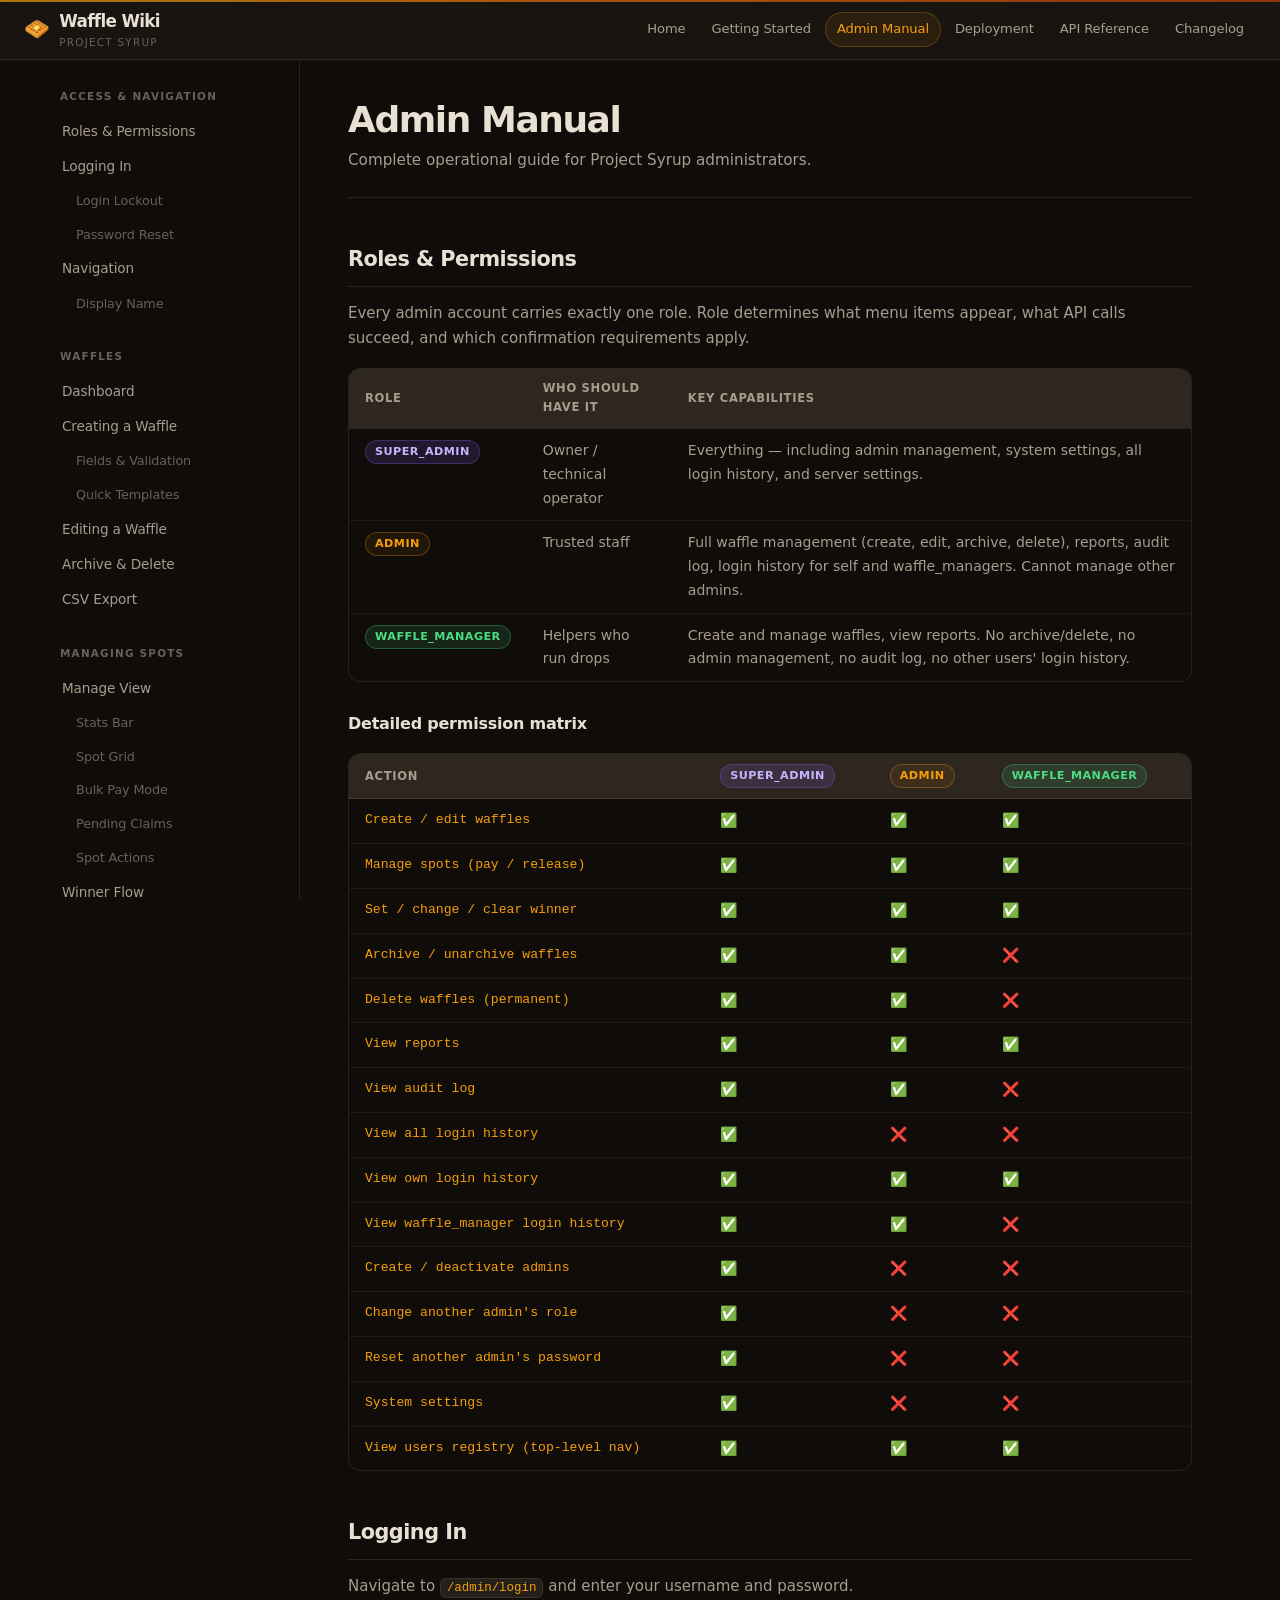
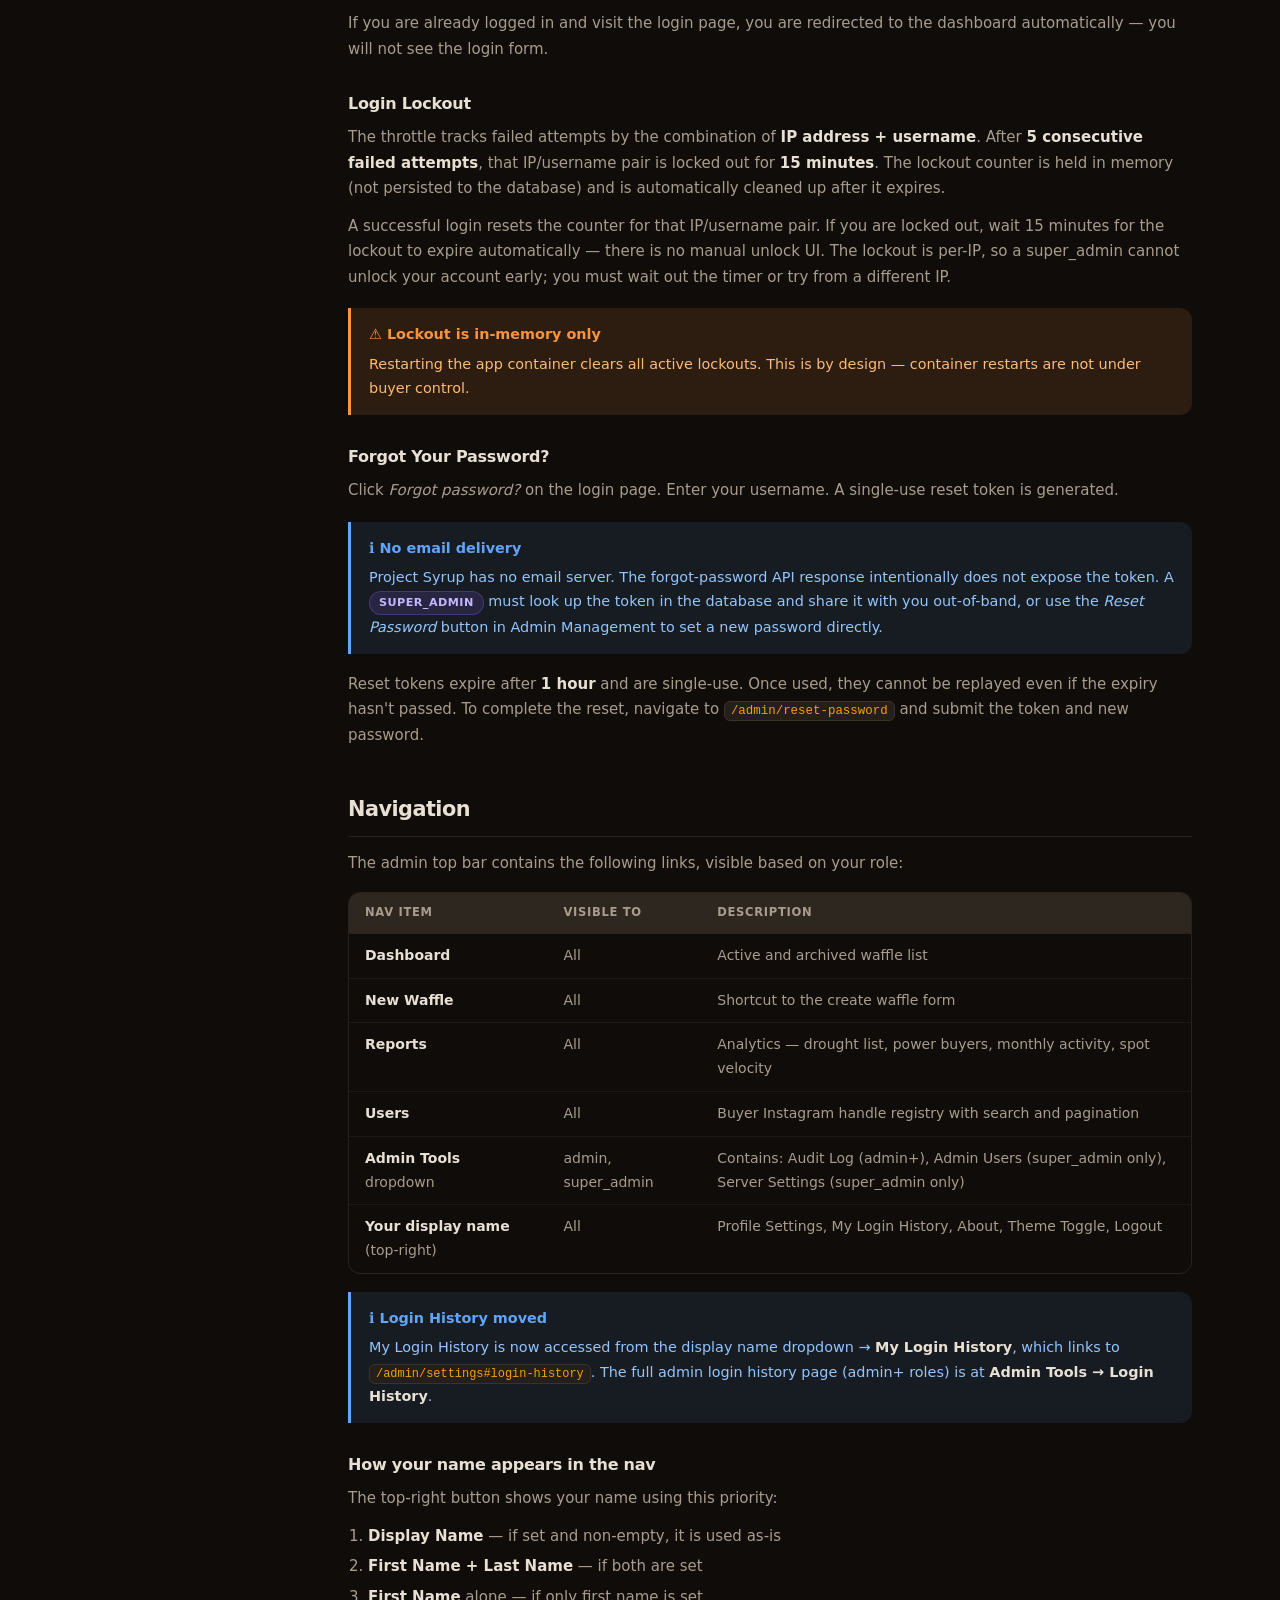
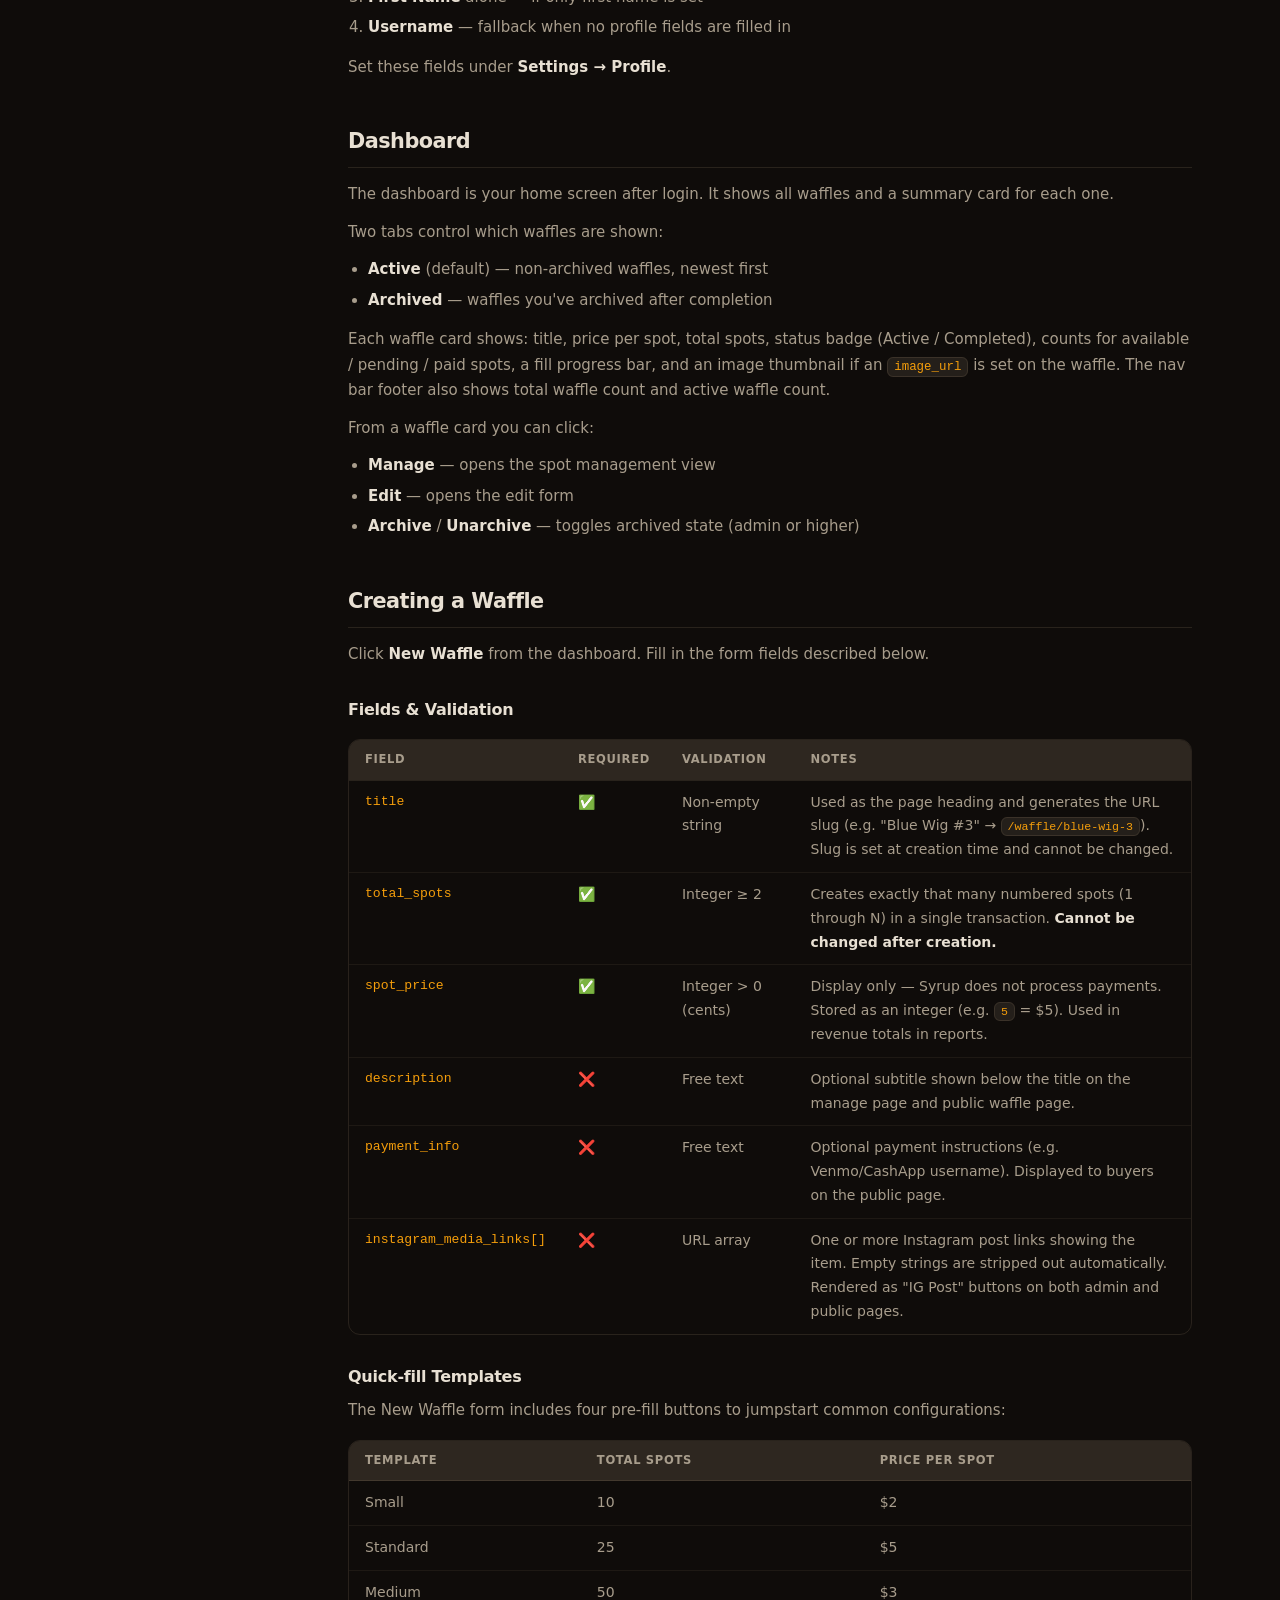
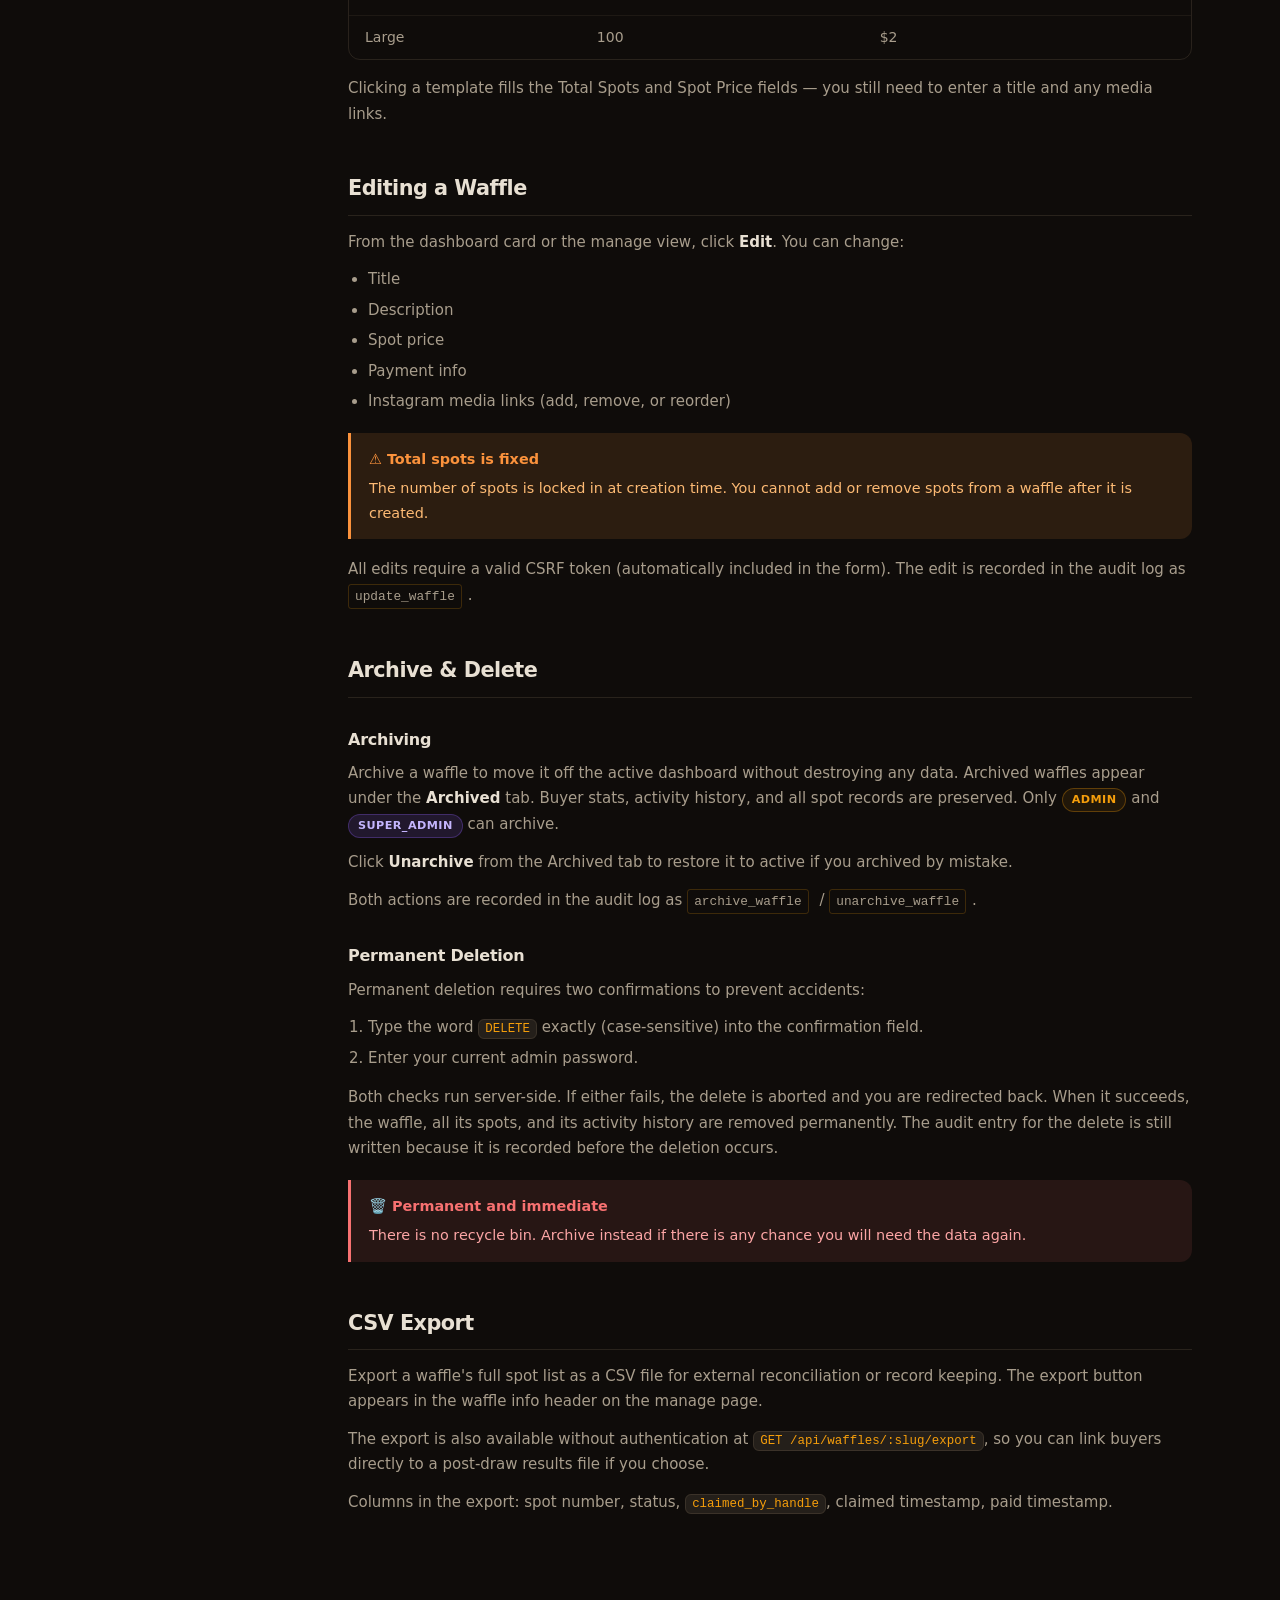
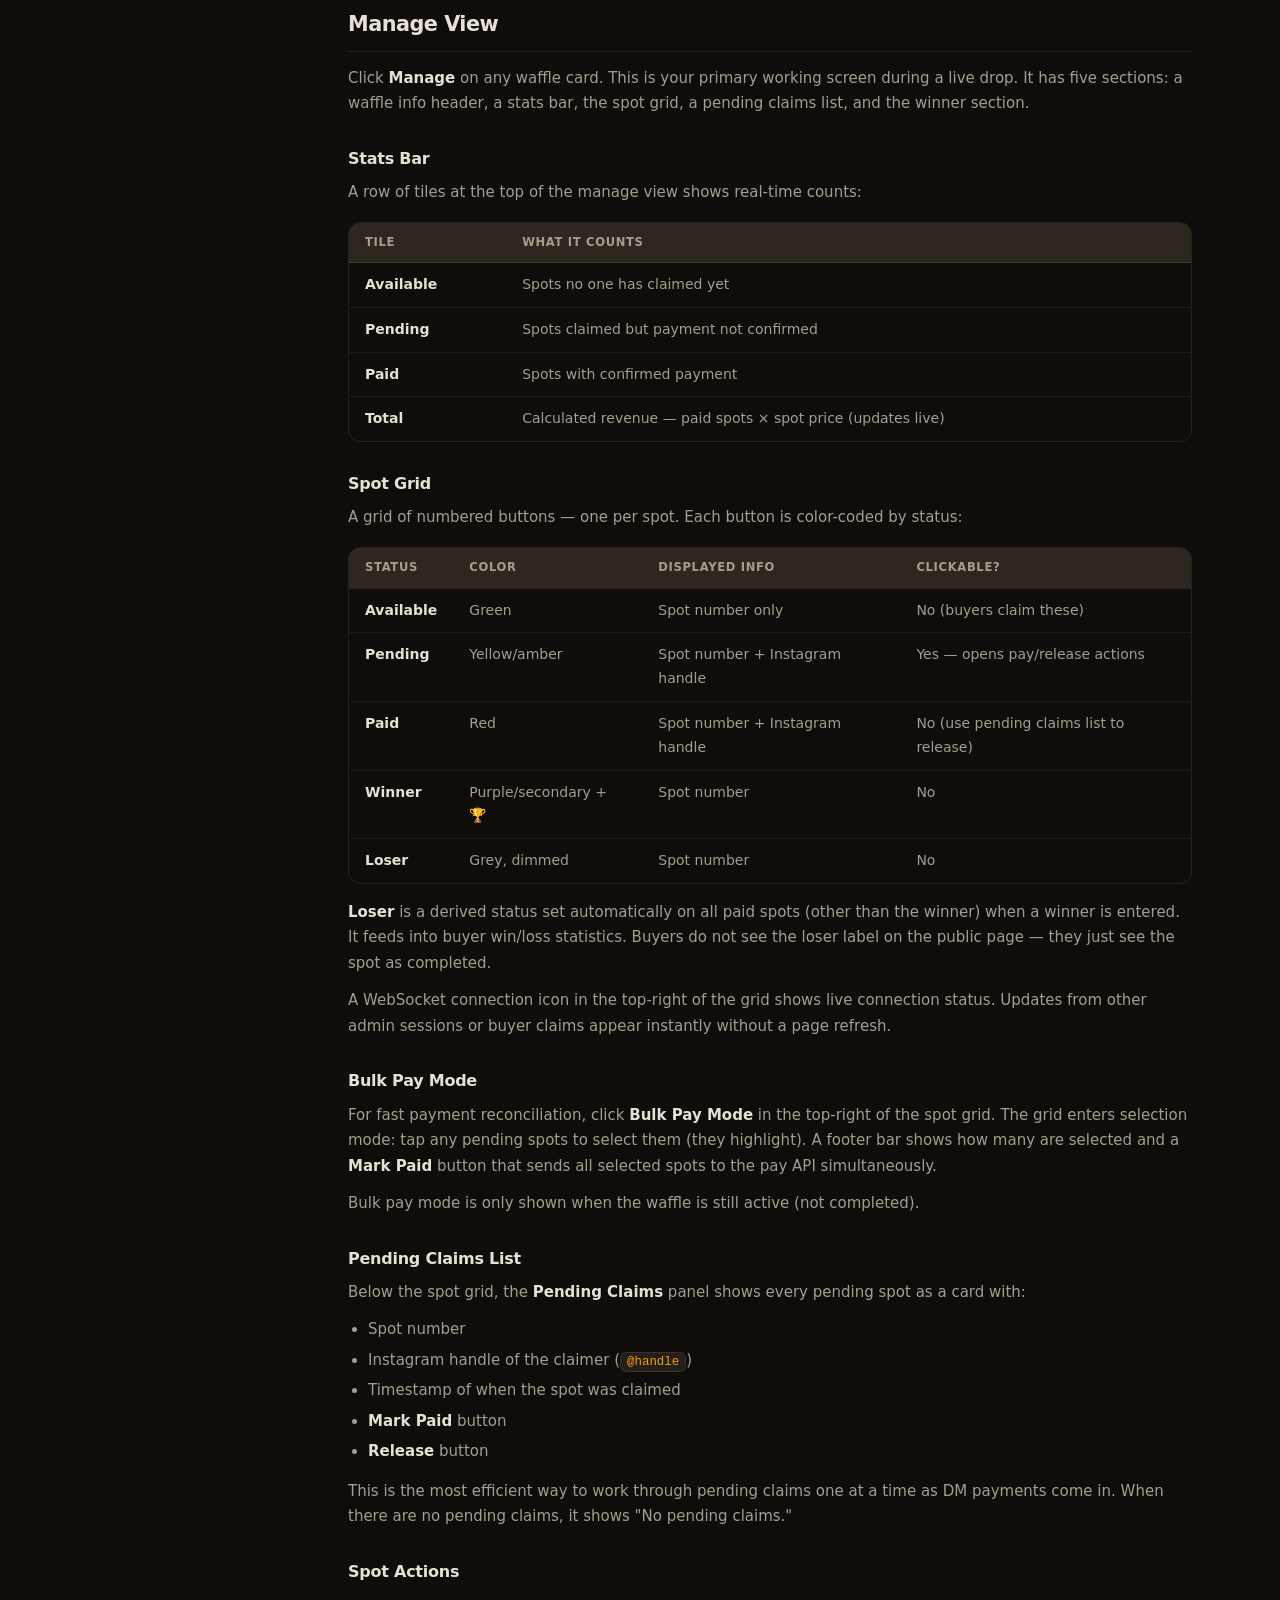
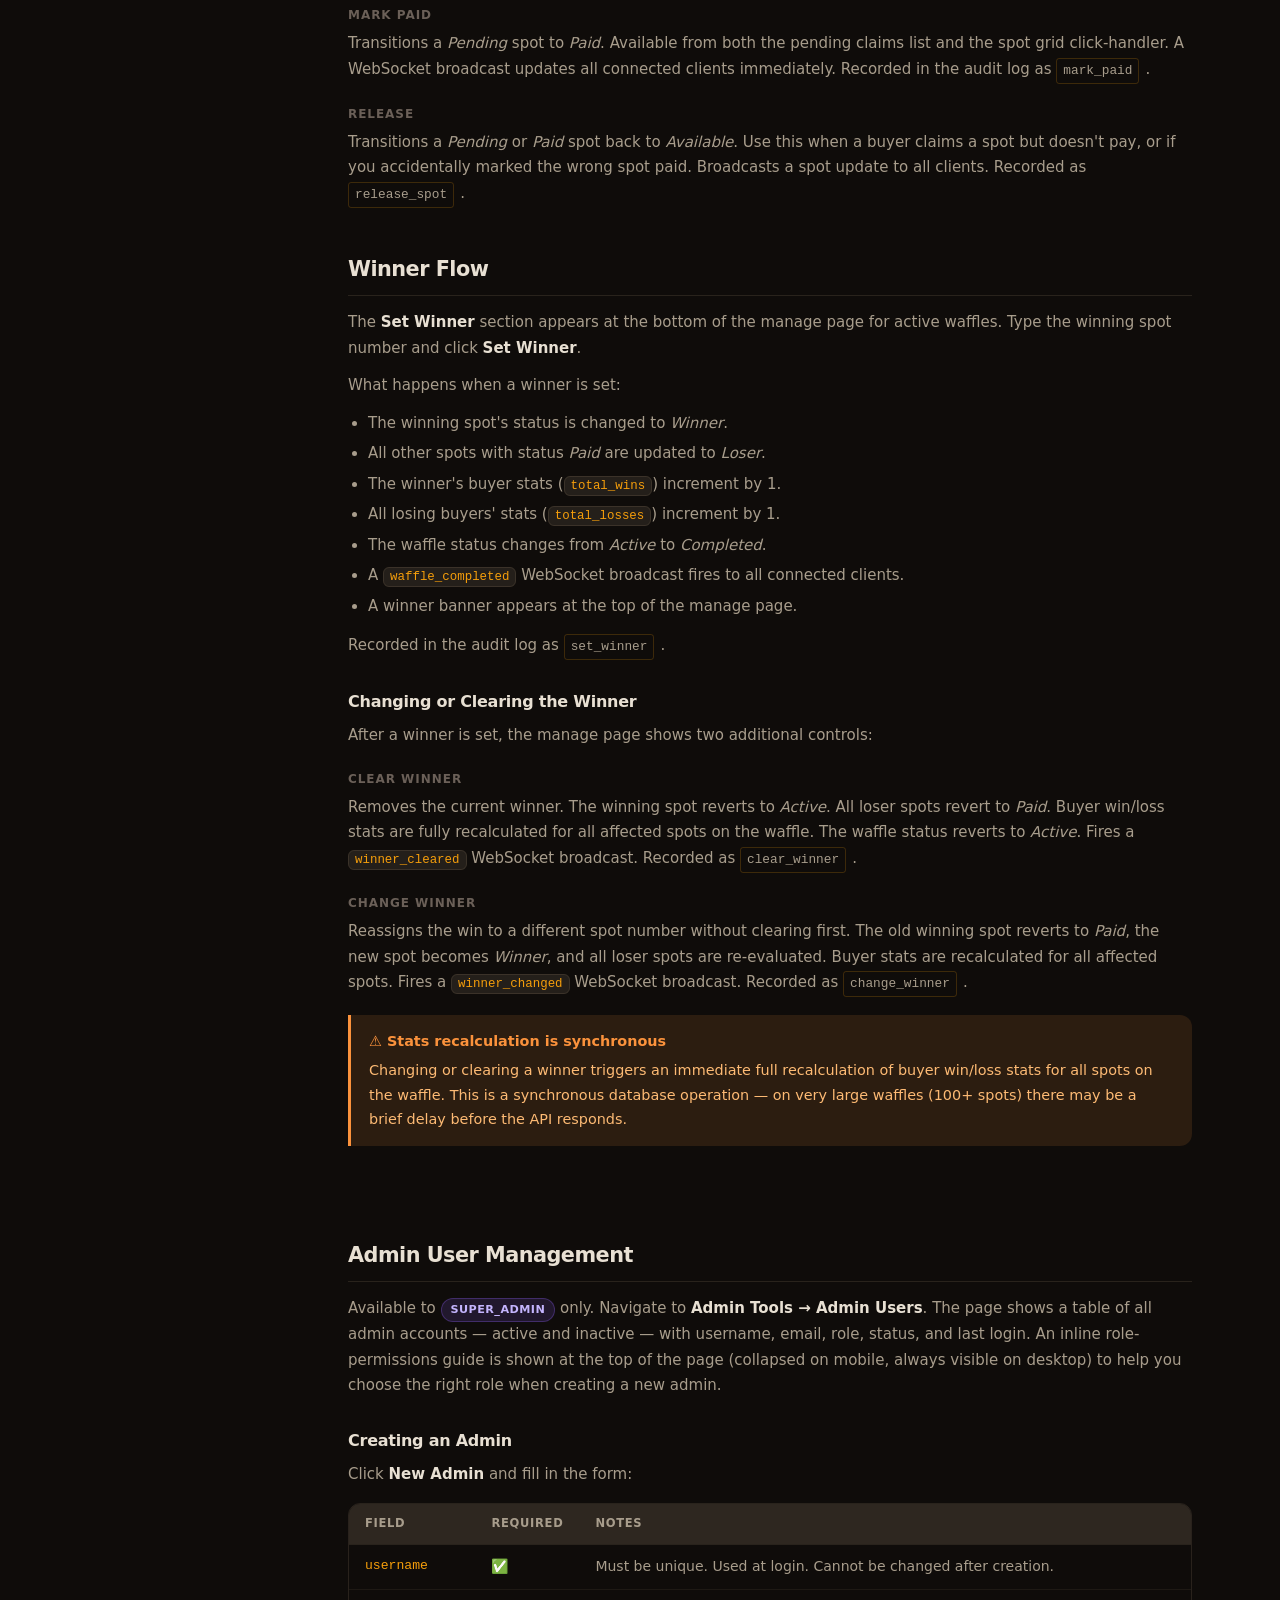
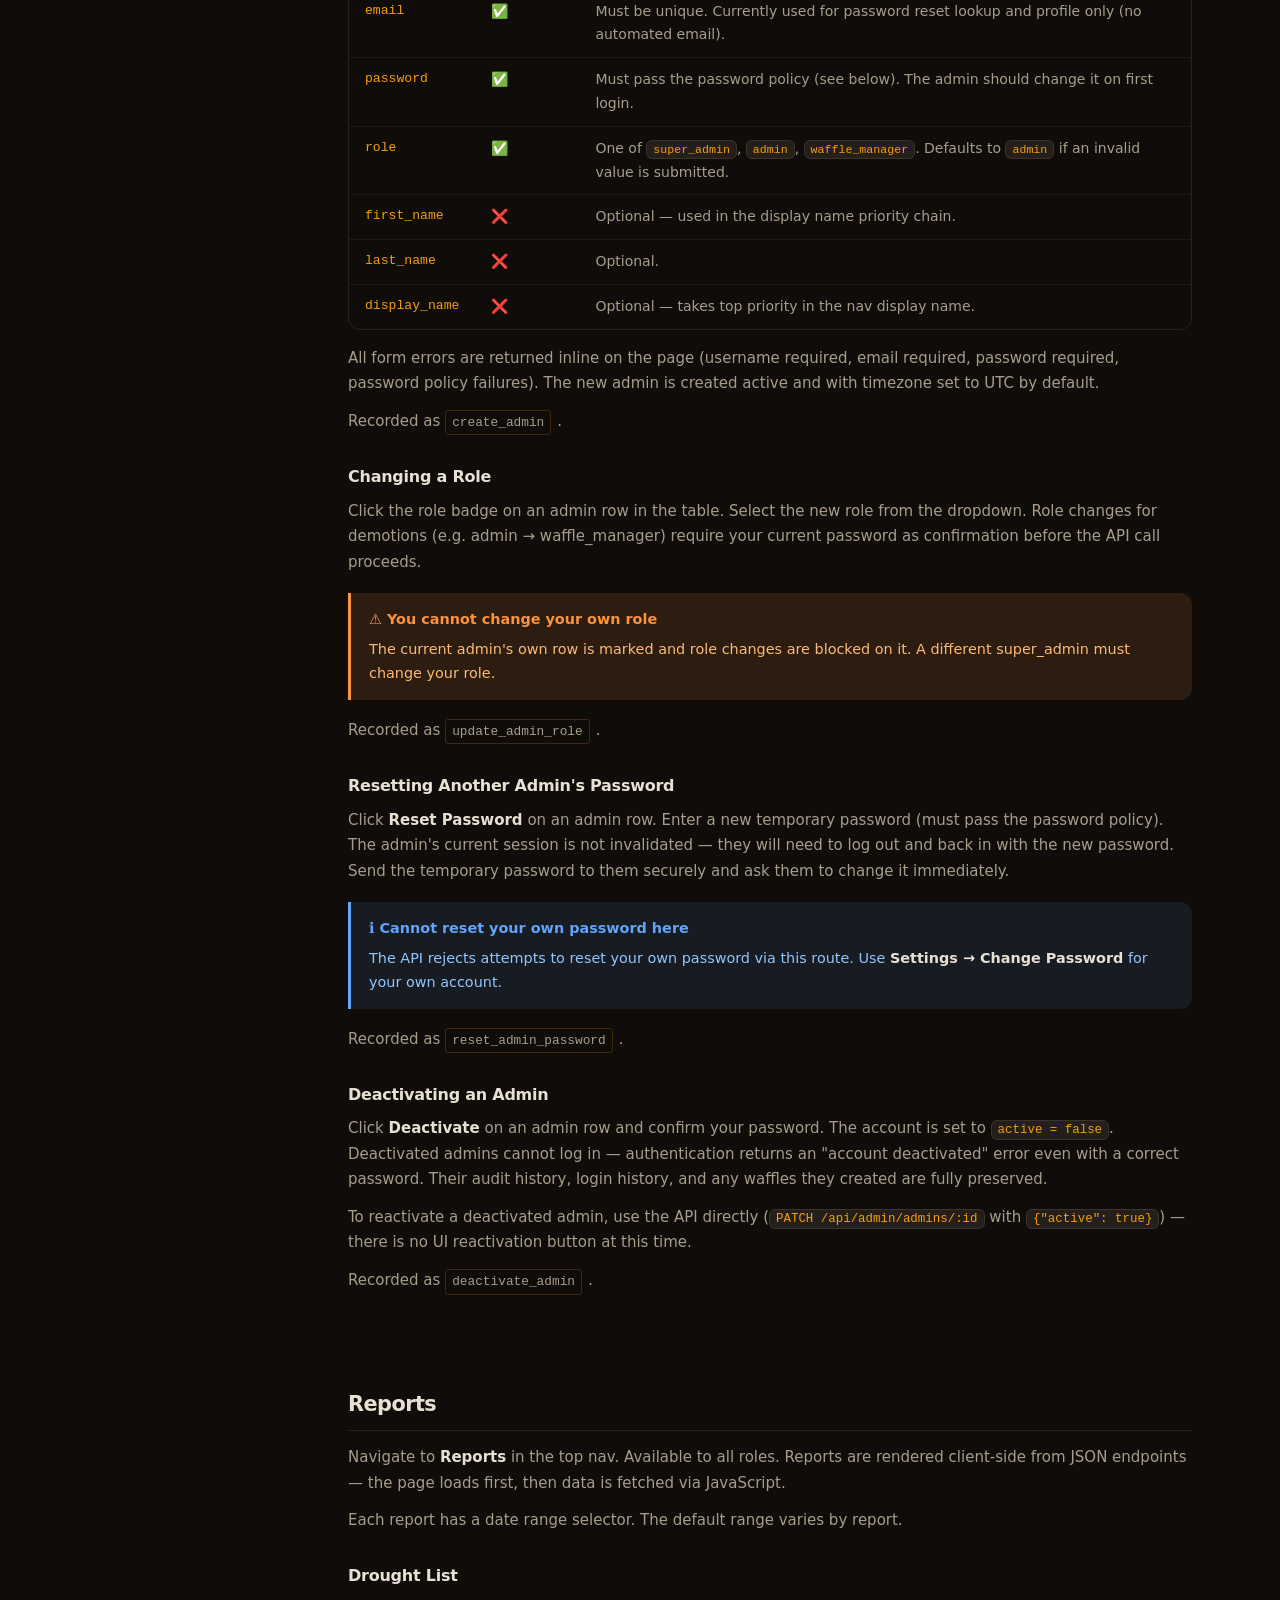
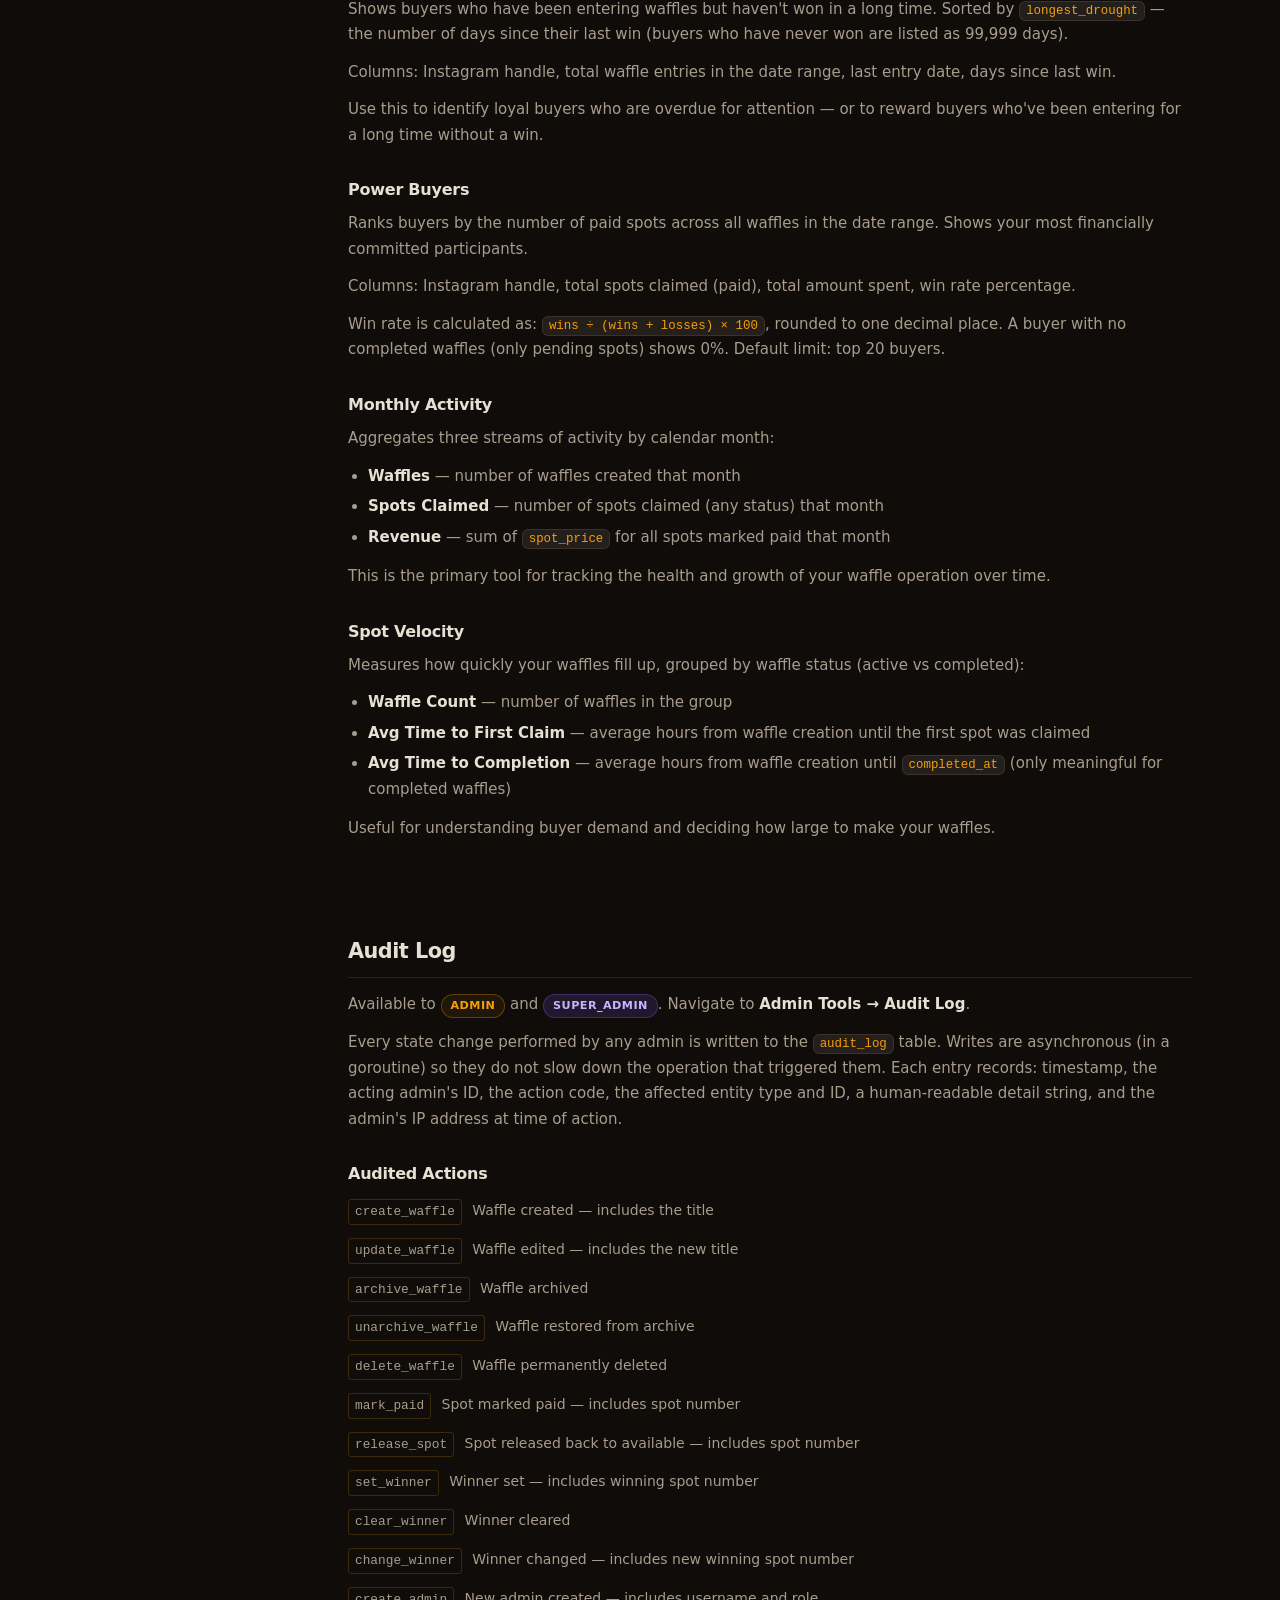
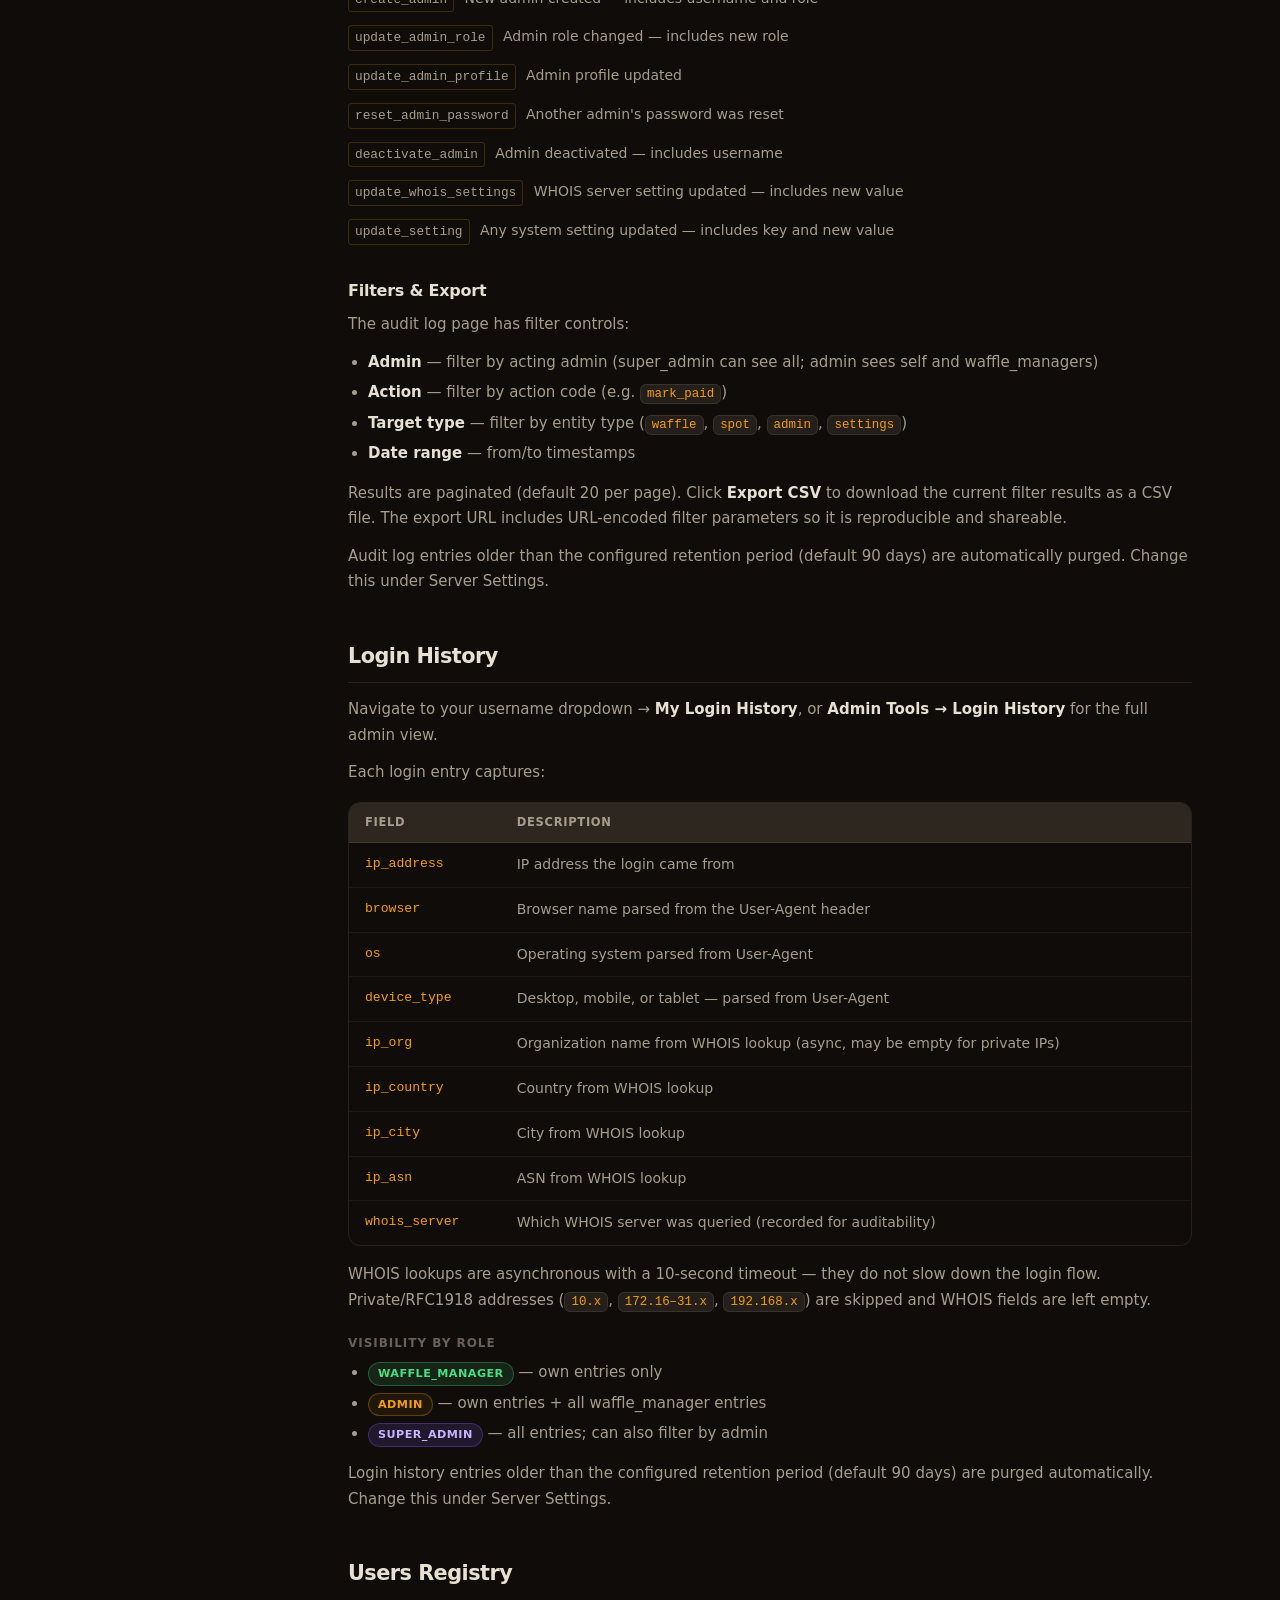
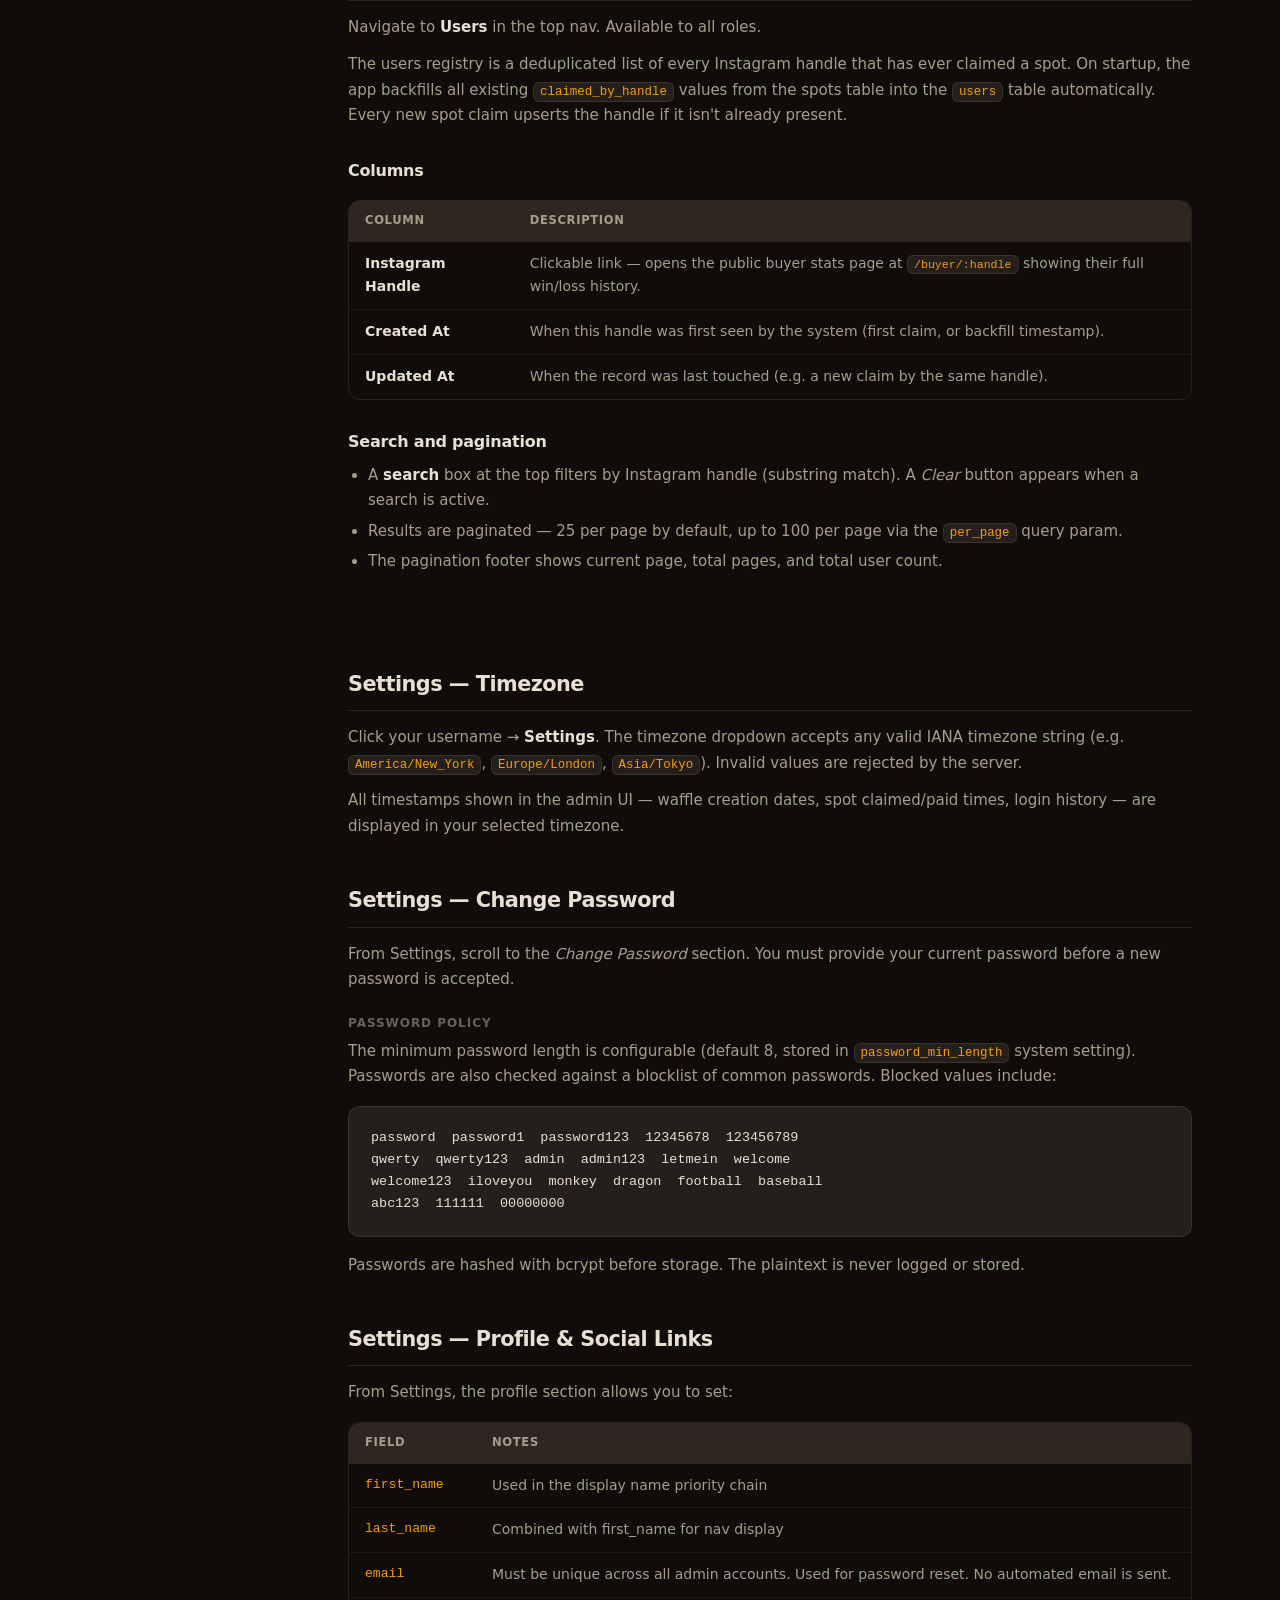
==== commit 634e4e29: "Update wiki for v0.1.17 and v0.1.18 changes - admin-manual: navigation table reflects new structure " ====
--- a/admin-manual.html
+++ b/admin-manual.html
@@ -145,7 +145,7 @@
           <tr><td>Change another admin's role</td><td>✅</td><td>❌</td><td>❌</td></tr>
           <tr><td>Reset another admin's password</td><td>✅</td><td>❌</td><td>❌</td></tr>
           <tr><td>System settings</td><td>✅</td><td>❌</td><td>❌</td></tr>
-          <tr><td>View users registry</td><td>✅</td><td>✅</td><td>✅</td></tr>
+          <tr><td>View users registry (top-level nav)</td><td>✅</td><td>✅</td><td>✅</td></tr>
         </tbody>
       </table>
     </div>
@@ -186,13 +186,24 @@
 
     <!-- ══════════════════════════════════════════════════════ NAVIGATION -->
     <h2 id="navigation">Navigation</h2>
-    <p>The admin top bar contains:</p>
-    <ul>
-      <li><strong>Dashboard</strong> — active and archived waffle list</li>
-      <li><strong>Reports</strong> — analytics (all roles)</li>
-      <li><strong>Admin Tools</strong> dropdown — role-scoped; contains Audit Log, Login History, Users, Admins, Server Settings</li>
-      <li><strong>Your display name</strong> (top-right dropdown) — Settings, My Login History, About, Theme Toggle, Logout</li>
-    </ul>
+    <p>The admin top bar contains the following links, visible based on your role:</p>
+    <div class="table-wrap">
+      <table>
+        <thead><tr><th>Nav item</th><th>Visible to</th><th>Description</th></tr></thead>
+        <tbody>
+          <tr><td><strong>Dashboard</strong></td><td>All</td><td>Active and archived waffle list</td></tr>
+          <tr><td><strong>New Waffle</strong></td><td>All</td><td>Shortcut to the create waffle form</td></tr>
+          <tr><td><strong>Reports</strong></td><td>All</td><td>Analytics — drought list, power buyers, monthly activity, spot velocity</td></tr>
+          <tr><td><strong>Users</strong></td><td>All</td><td>Buyer Instagram handle registry with search and pagination</td></tr>
+          <tr><td><strong>Admin Tools</strong> dropdown</td><td>admin, super_admin</td><td>Contains: Audit Log (admin+), Admin Users (super_admin only), Server Settings (super_admin only)</td></tr>
+          <tr><td><strong>Your display name</strong> (top-right)</td><td>All</td><td>Profile Settings, My Login History, About, Theme Toggle, Logout</td></tr>
+        </tbody>
+      </table>
+    </div>
+    <div class="callout info">
+      <div class="callout-title">ℹ️ Login History moved</div>
+      My Login History is now accessed from the display name dropdown → <strong>My Login History</strong>, which links to <code>/admin/settings#login-history</code>. The full admin login history page (admin+ roles) is at <strong>Admin Tools → Login History</strong>.
+    </div>
 
     <h3 id="display-name">How your name appears in the nav</h3>
     <p>The top-right button shows your name using this priority:</p>
@@ -214,7 +225,7 @@
       <li><strong>Archived</strong> — waffles you've archived after completion</li>
     </ul>
 
-    <p>Each waffle card shows: title, price per spot, total spots, status badge (Active / Completed), and counts for available / pending / paid spots. The footer of the nav bar also shows total waffle count and active waffle count.</p>
+    <p>Each waffle card shows: title, price per spot, total spots, status badge (Active / Completed), counts for available / pending / paid spots, a fill progress bar, and an image thumbnail if an <code>image_url</code> is set on the waffle. The nav bar footer also shows total waffle count and active waffle count.</p>
 
     <p>From a waffle card you can click:</p>
     <ul>
@@ -459,12 +470,12 @@
 
     <!-- ══════════════════════════════════════════════════════ ADMIN MANAGEMENT -->
     <hr class="section-rule" />
-    <h2 id="admin-management">Admin Management</h2>
+    <h2 id="admin-management">Admin User Management</h2>
     <p>
       Available to <span class="badge badge-super">super_admin</span> only.
-      Navigate to <strong>Admin Tools → Admins</strong>.
+      Navigate to <strong>Admin Tools → Admin Users</strong>.
       The page shows a table of all admin accounts — active and inactive — with username, email, role, status, and last login.
-      An inline role-permissions summary table is available at the bottom of the page for quick reference.
+      An inline role-permissions guide is shown at the top of the page (collapsed on mobile, always visible on desktop) to help you choose the right role when creating a new admin.
     </p>
 
     <h3 id="create-admin">Creating an Admin</h3>
@@ -639,21 +650,31 @@
 
     <!-- ══════════════════════════════════════════════════════ USERS REGISTRY -->
     <h2 id="users">Users Registry</h2>
-    <p>Navigate to <strong>Admin Tools → Users</strong>. Available to all roles.</p>
+    <p>Navigate to <strong>Users</strong> in the top nav. Available to all roles.</p>
     <p>
       The users registry is a deduplicated list of every Instagram handle that has ever claimed a spot.
       On startup, the app backfills all existing <code>claimed_by_handle</code> values from the spots table into the <code>users</code> table automatically.
-      Every new claim upserts the handle if it isn't already present.
-    </p>
-
-    <h4>Search and pagination</h4>
-    <ul>
-      <li>A <strong>search</strong> box filters by Instagram handle (substring match).</li>
-      <li>Results are paginated — 25 per page by default, configurable up to 100 per page via the <code>per_page</code> query param.</li>
-      <li>The page shows total user count and page navigation.</li>
-    </ul>
-
-    <p>Use this page to look up a buyer's first-seen date, or simply to get a count of how many unique buyers have used the platform.</p>
+      Every new spot claim upserts the handle if it isn't already present.
+    </p>
+
+    <h3>Columns</h3>
+    <div class="table-wrap">
+      <table>
+        <thead><tr><th>Column</th><th>Description</th></tr></thead>
+        <tbody>
+          <tr><td><strong>Instagram Handle</strong></td><td>Clickable link — opens the public buyer stats page at <code>/buyer/:handle</code> showing their full win/loss history.</td></tr>
+          <tr><td><strong>Created At</strong></td><td>When this handle was first seen by the system (first claim, or backfill timestamp).</td></tr>
+          <tr><td><strong>Updated At</strong></td><td>When the record was last touched (e.g. a new claim by the same handle).</td></tr>
+        </tbody>
+      </table>
+    </div>
+
+    <h3>Search and pagination</h3>
+    <ul>
+      <li>A <strong>search</strong> box at the top filters by Instagram handle (substring match). A <em>Clear</em> button appears when a search is active.</li>
+      <li>Results are paginated — 25 per page by default, up to 100 per page via the <code>per_page</code> query param.</li>
+      <li>The pagination footer shows current page, total pages, and total user count.</li>
+    </ul>
 
     <!-- ══════════════════════════════════════════════════════ SETTINGS -->
     <hr class="section-rule" />
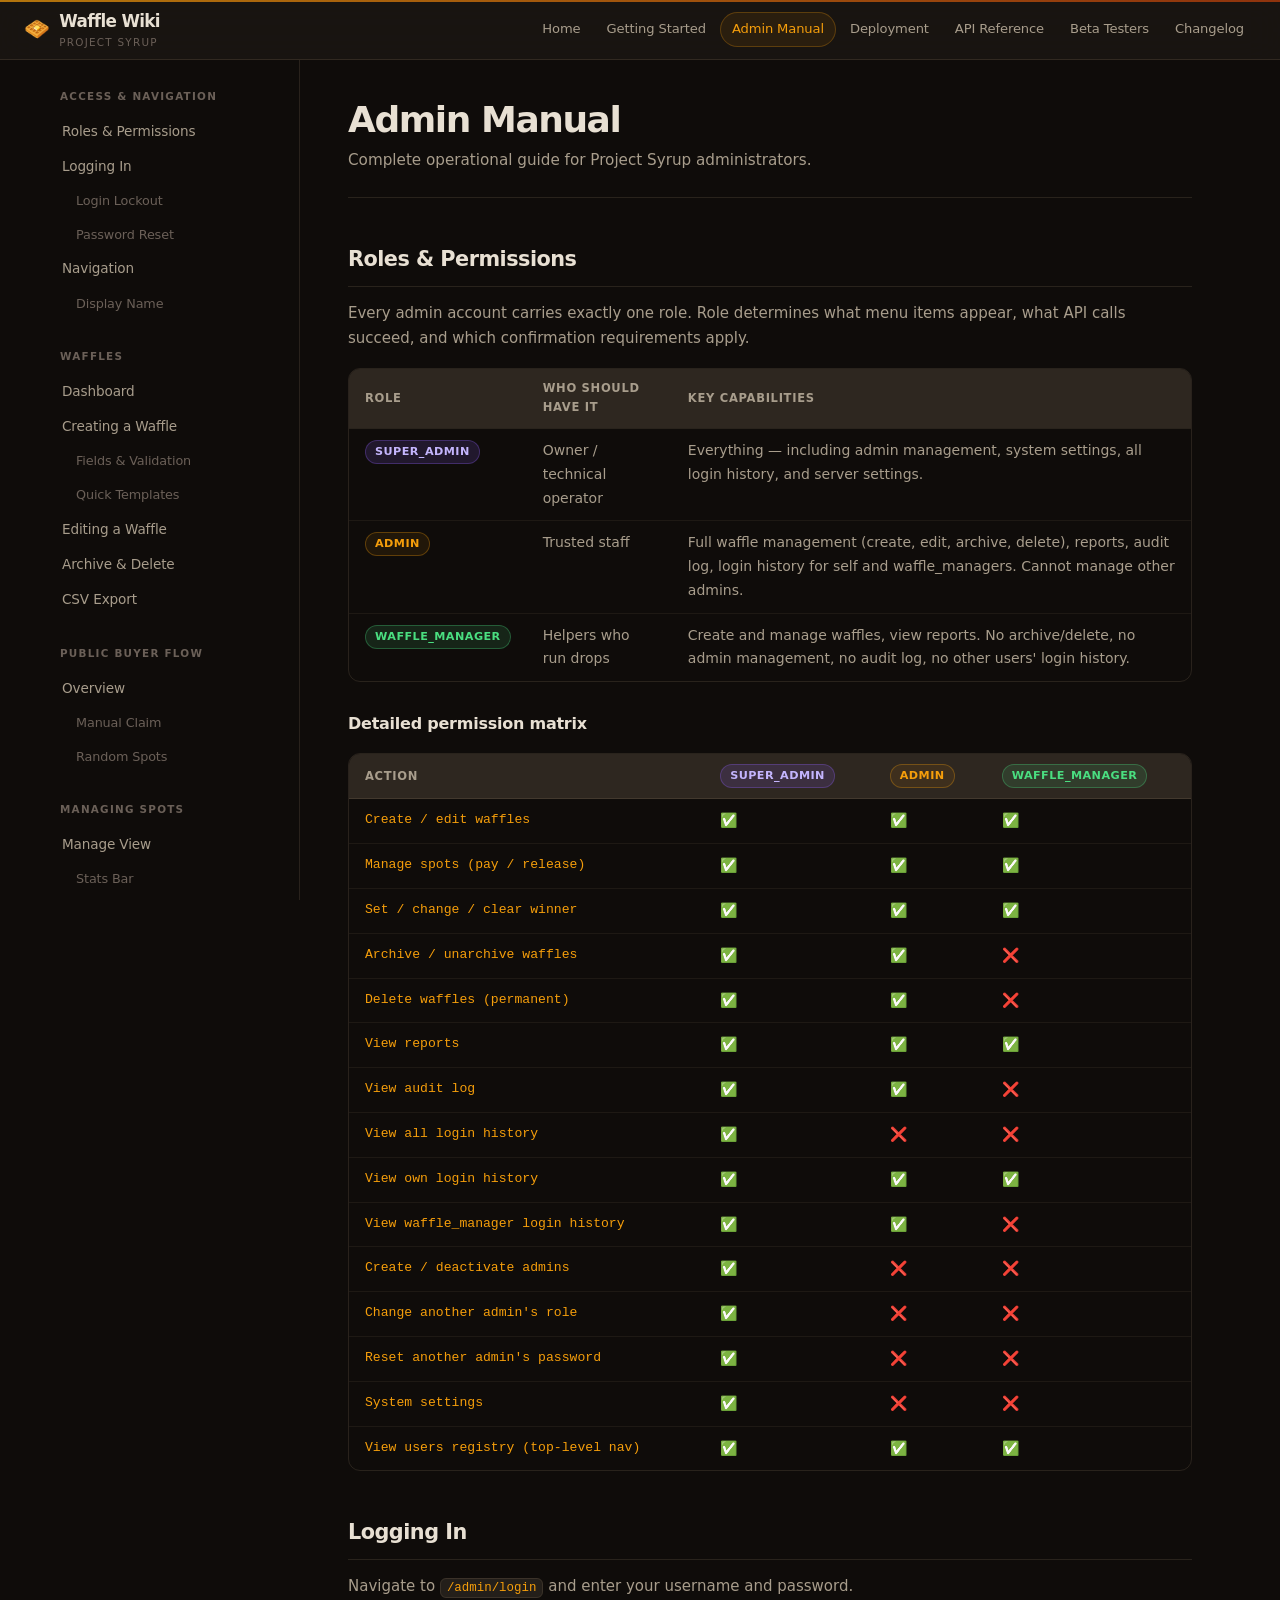
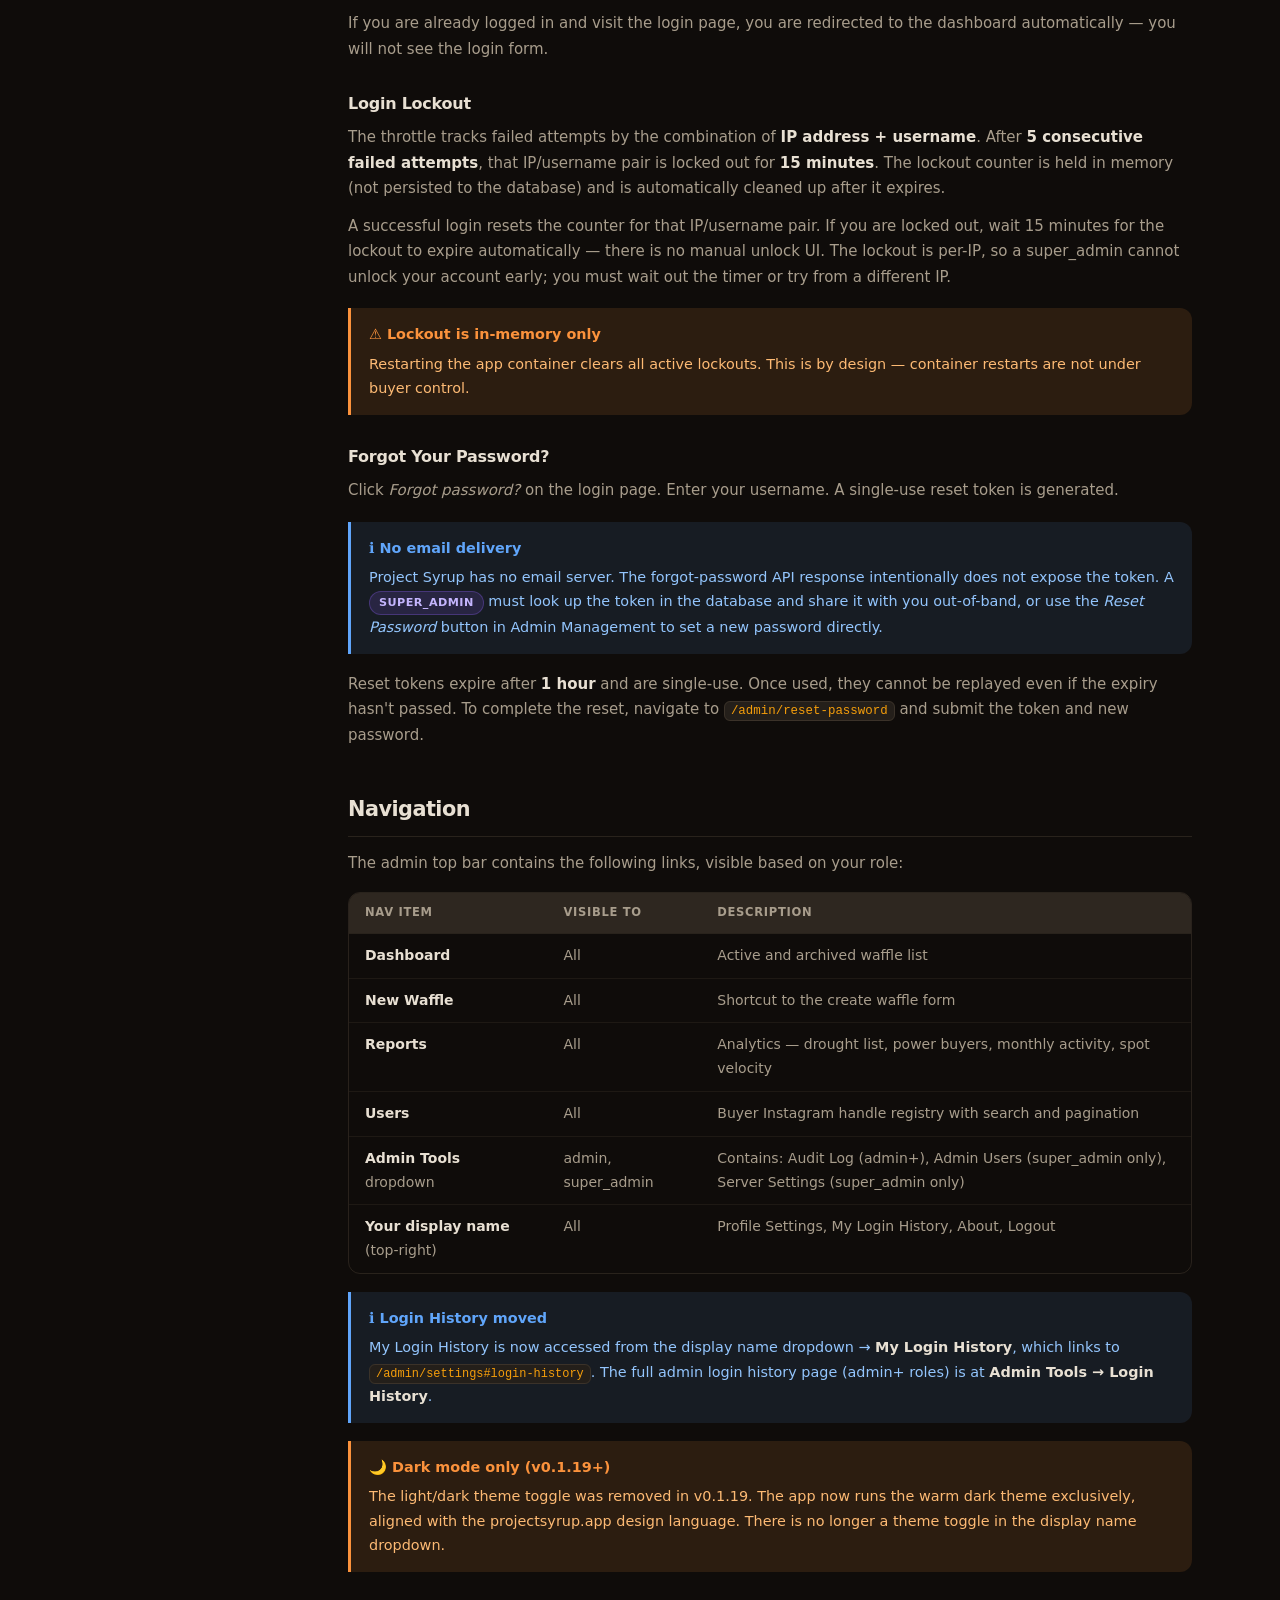
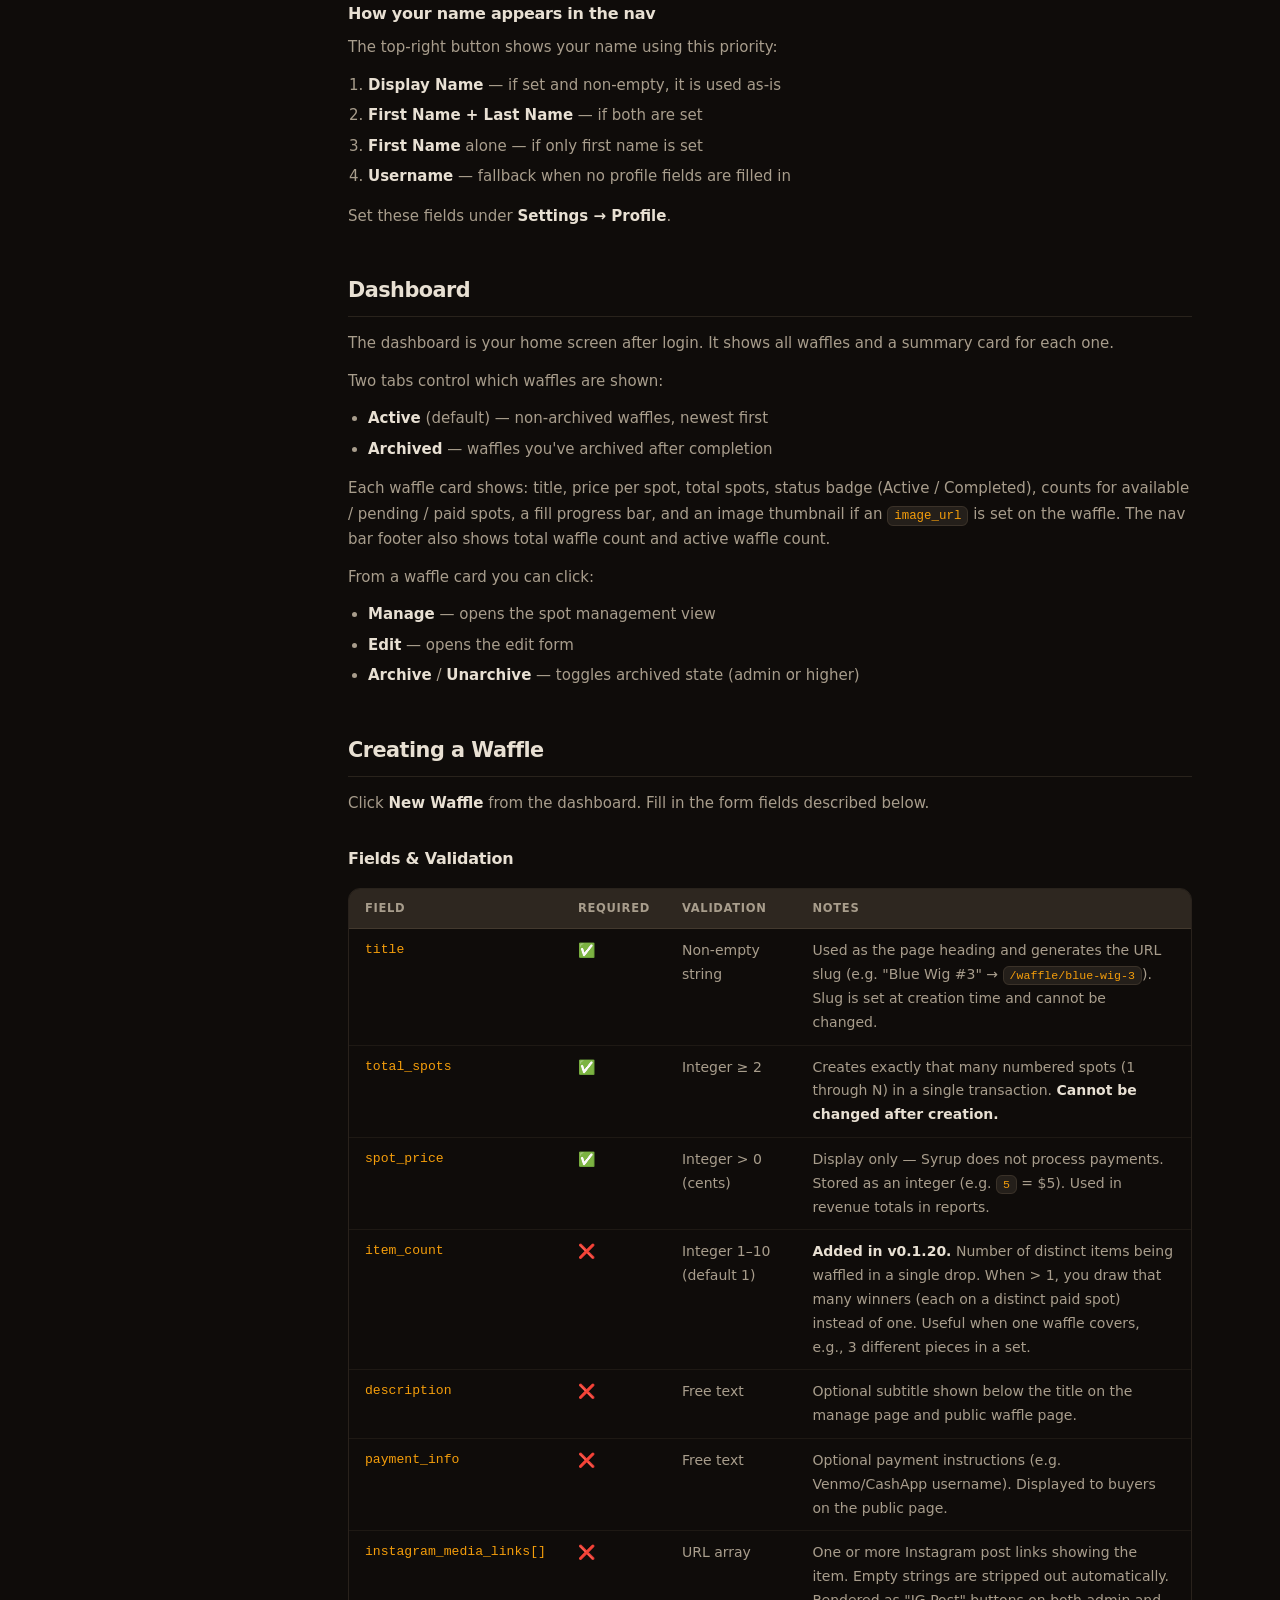
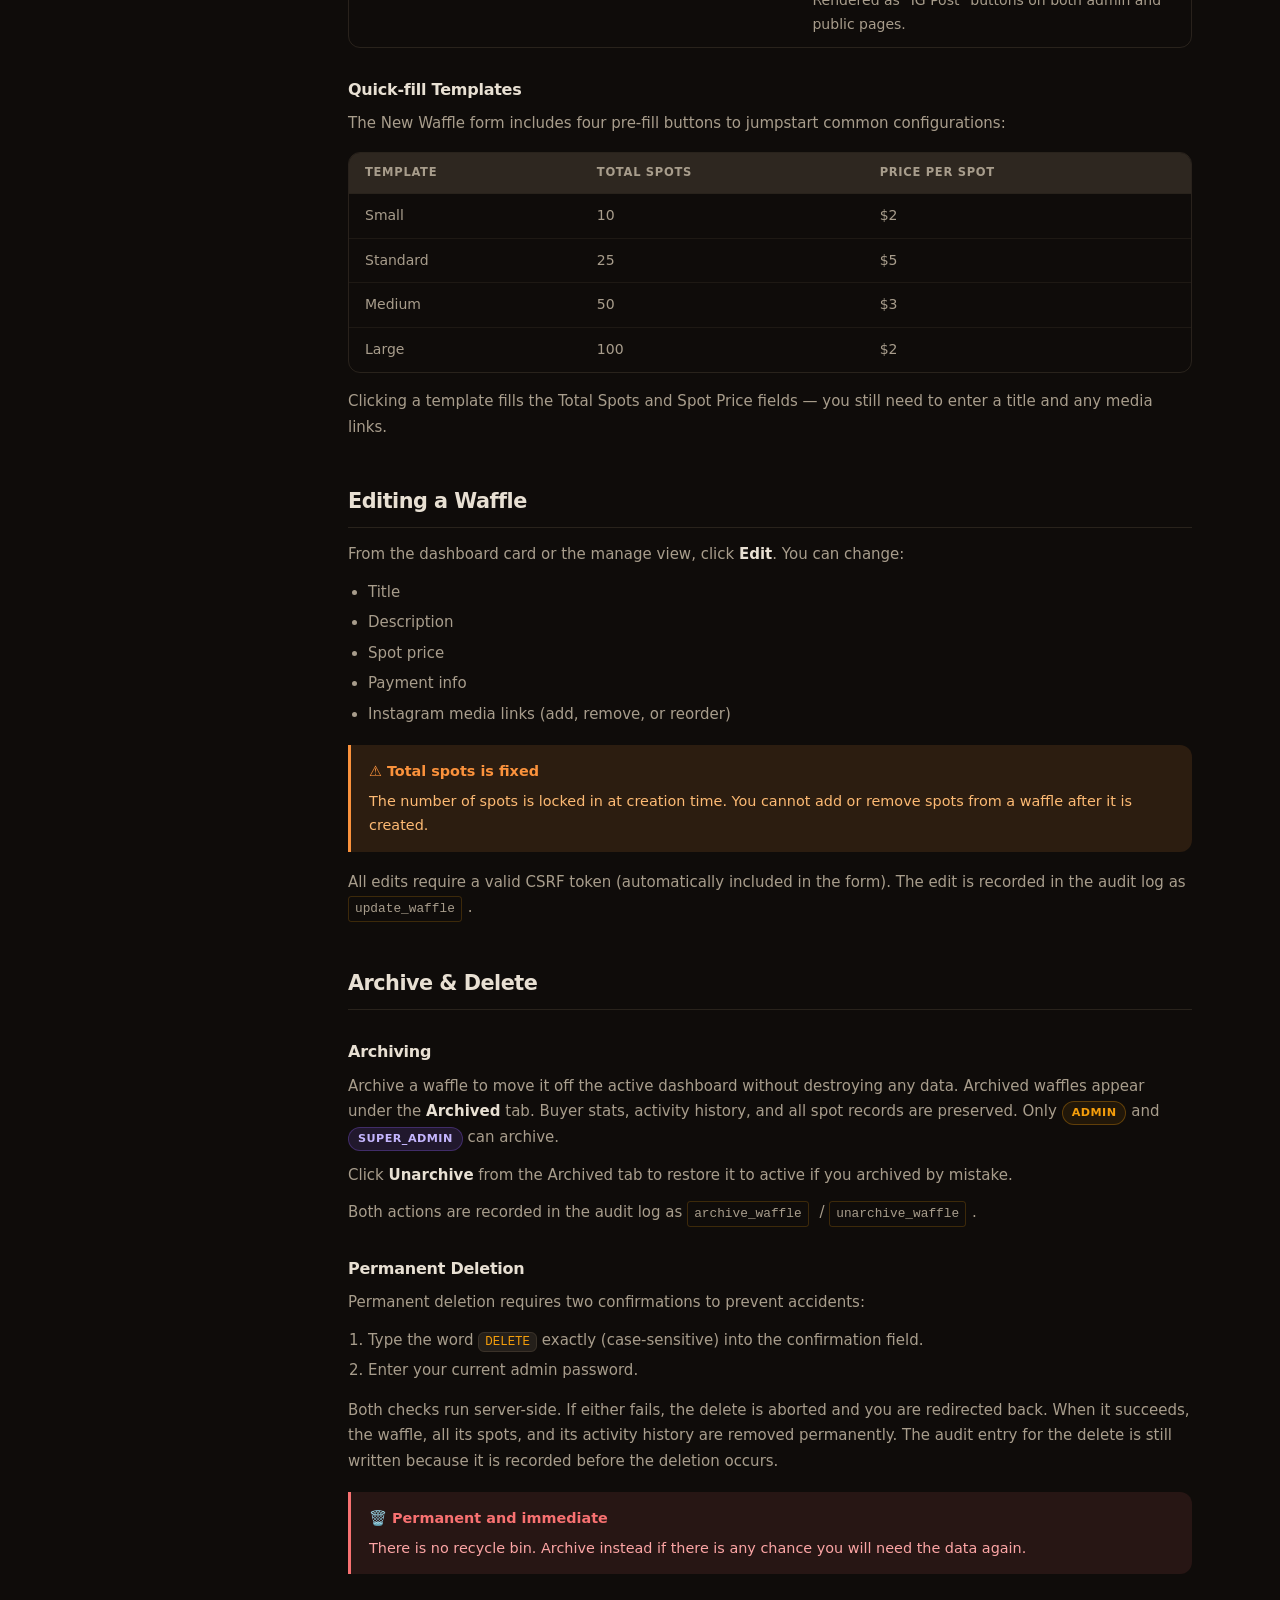
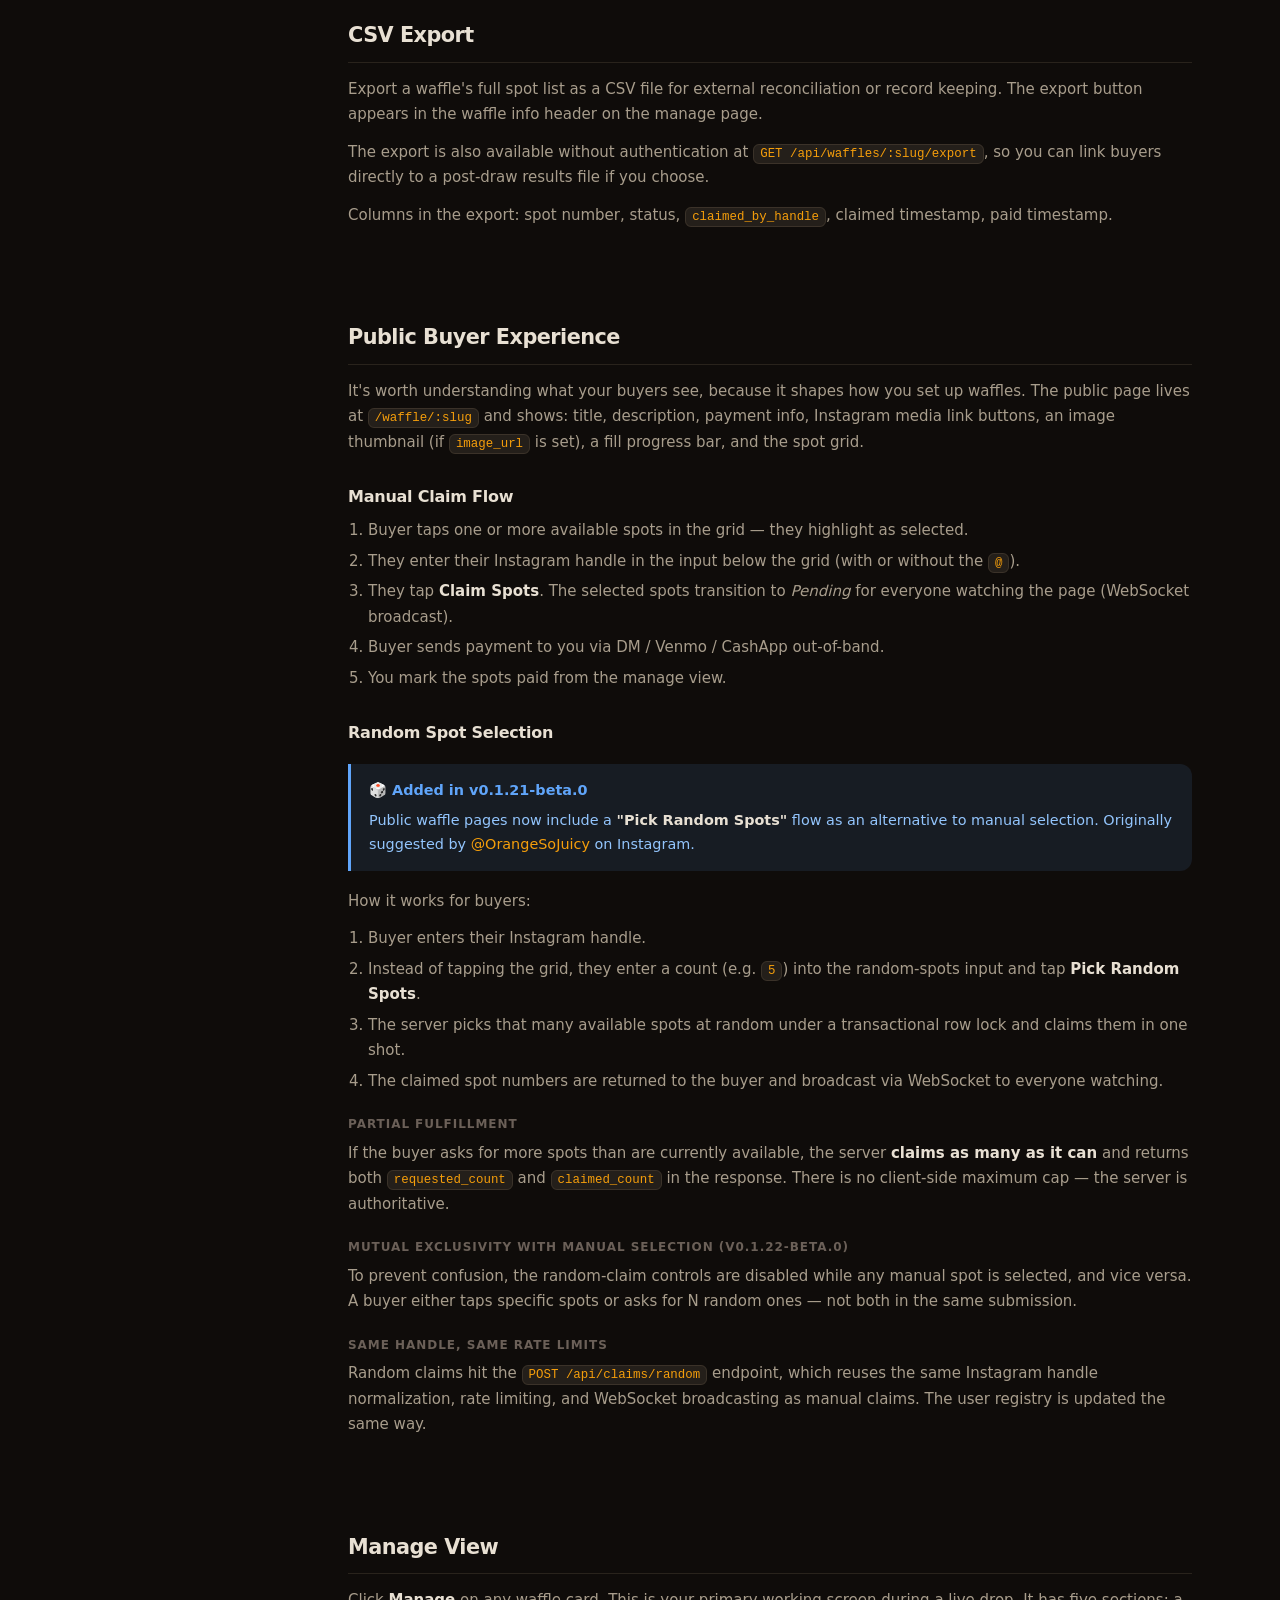
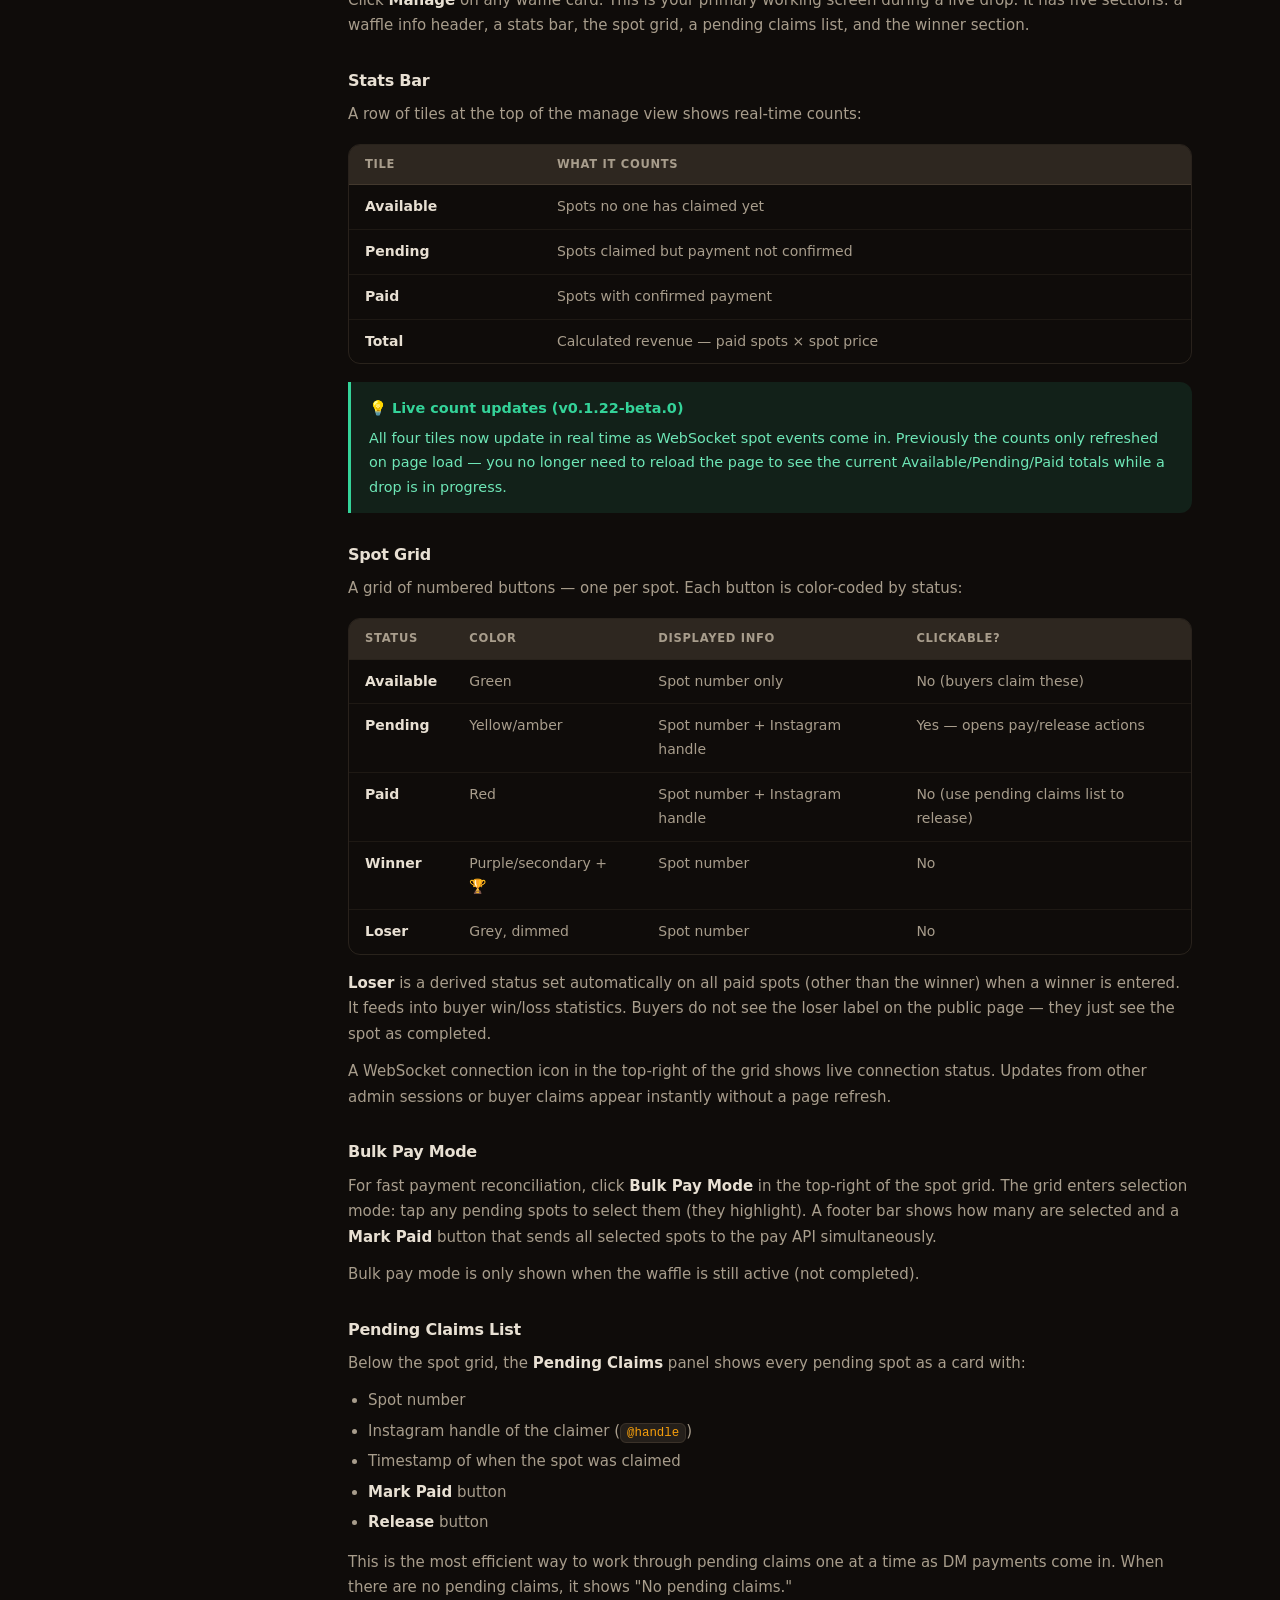
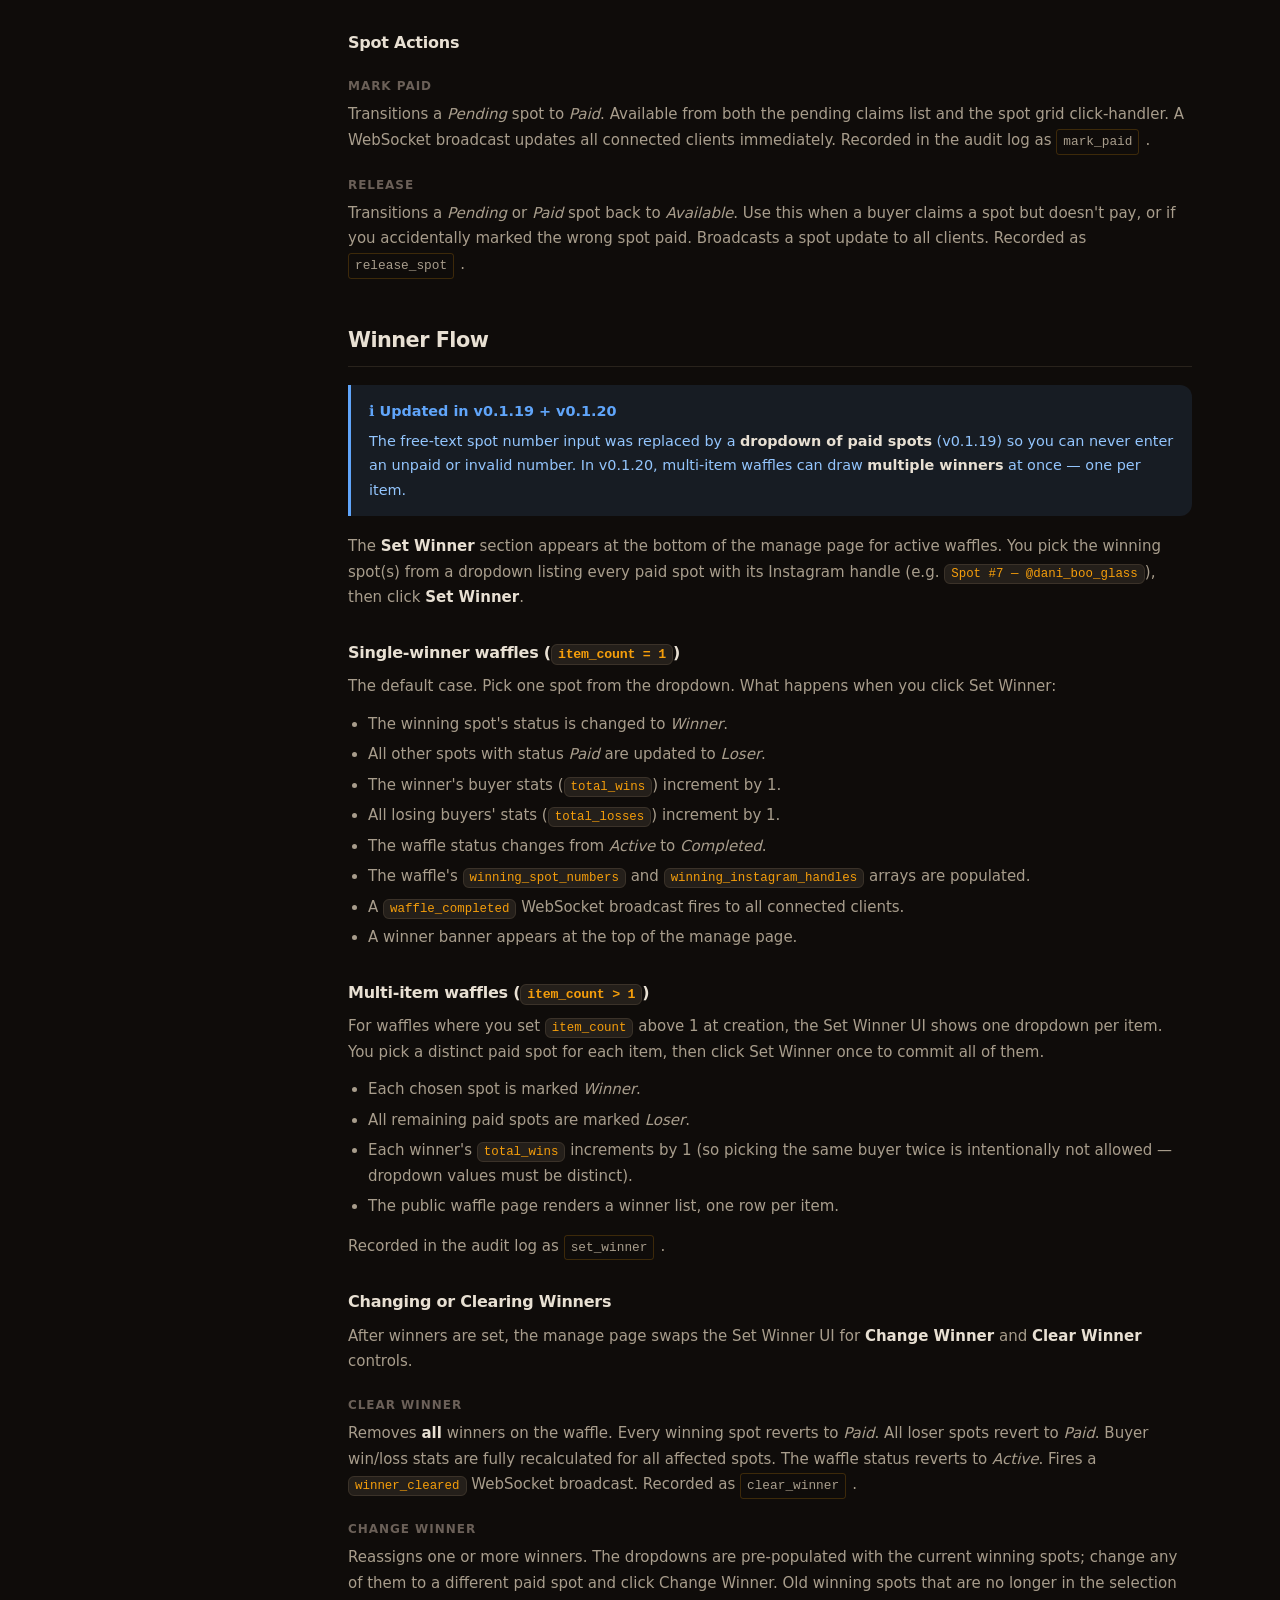
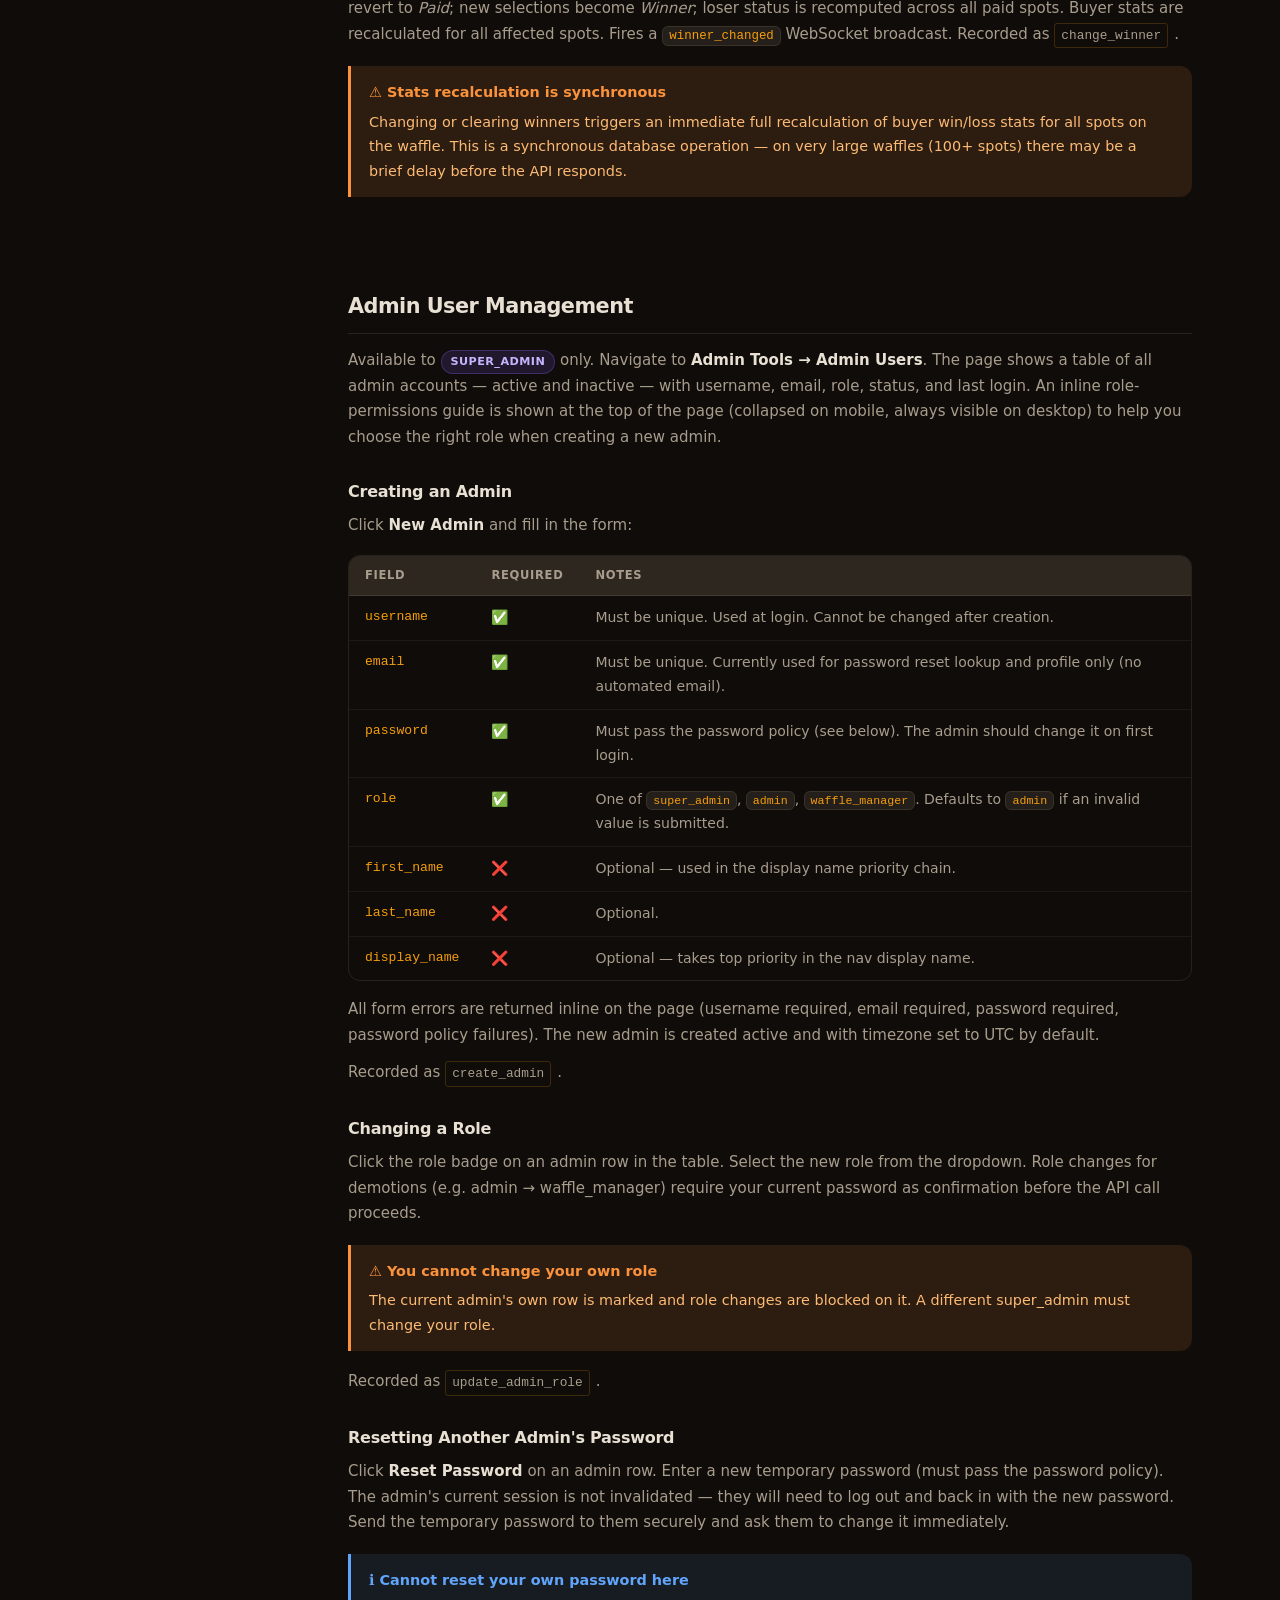
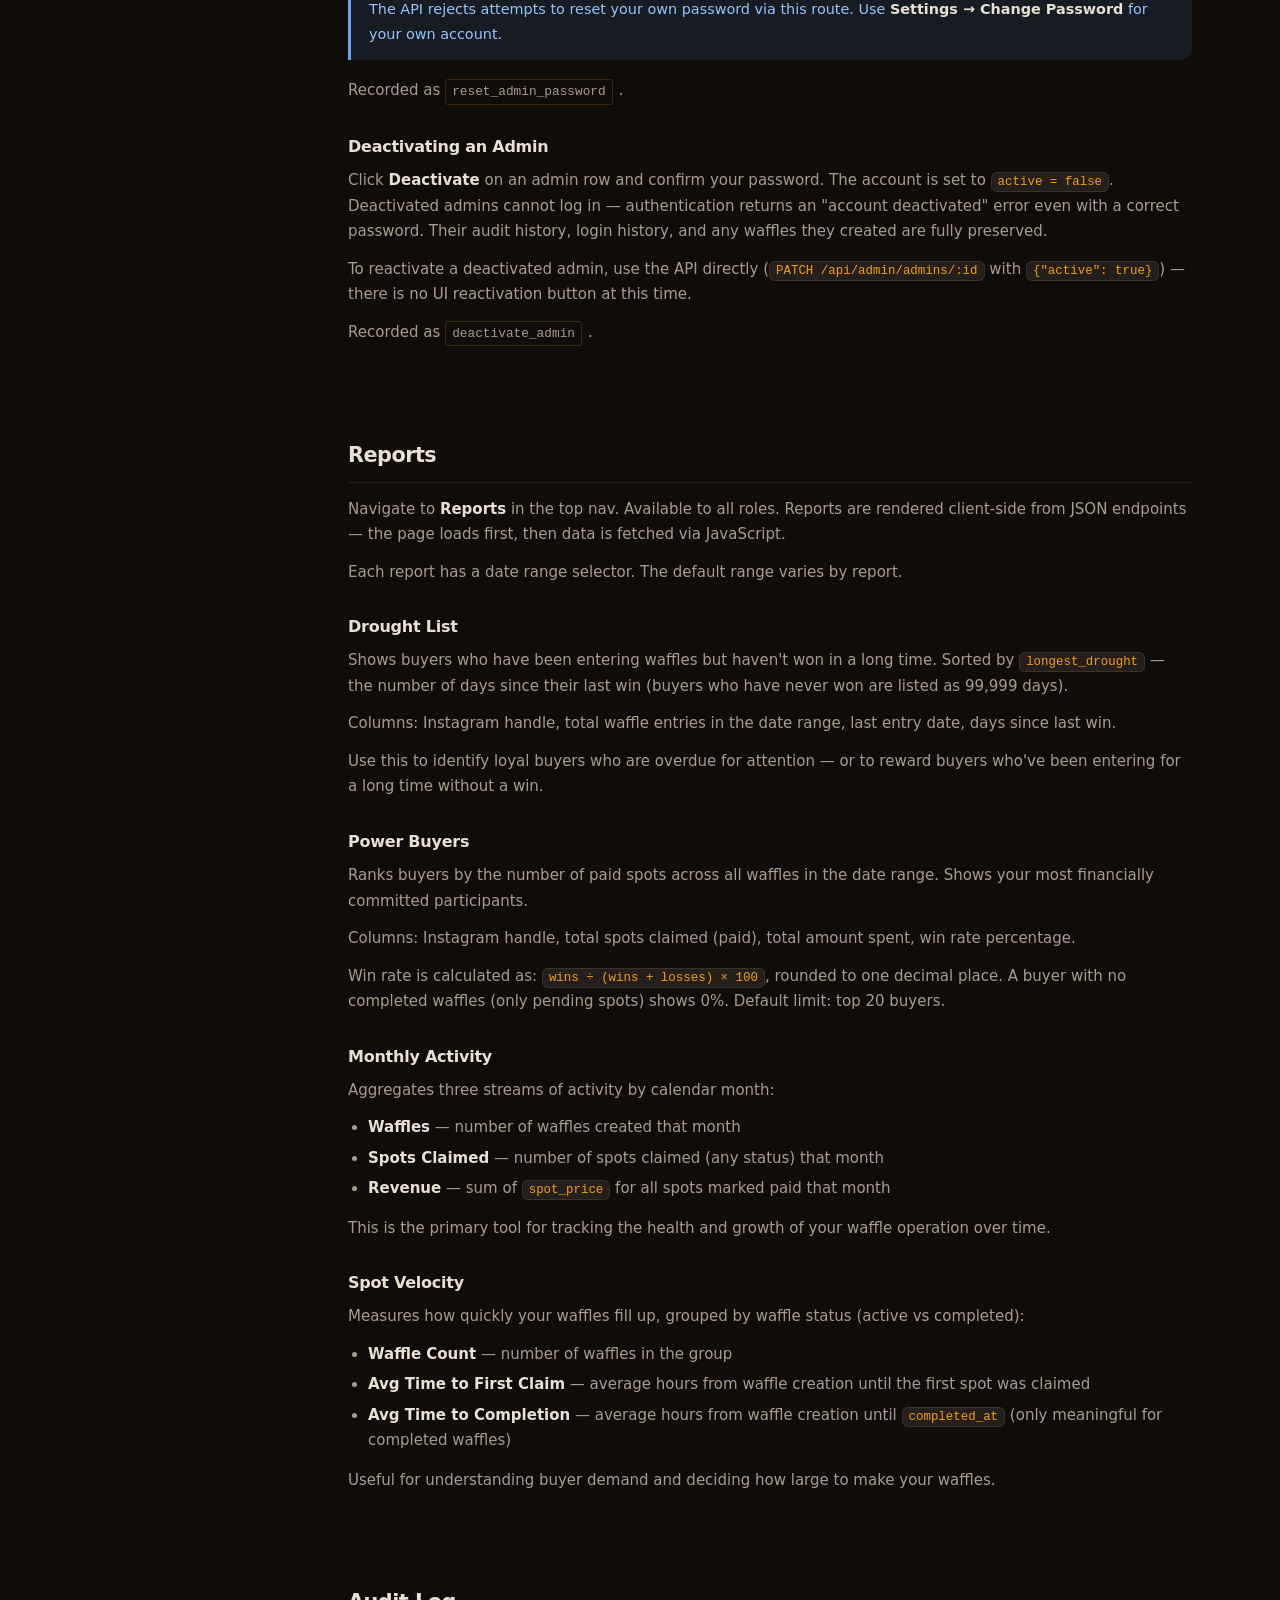
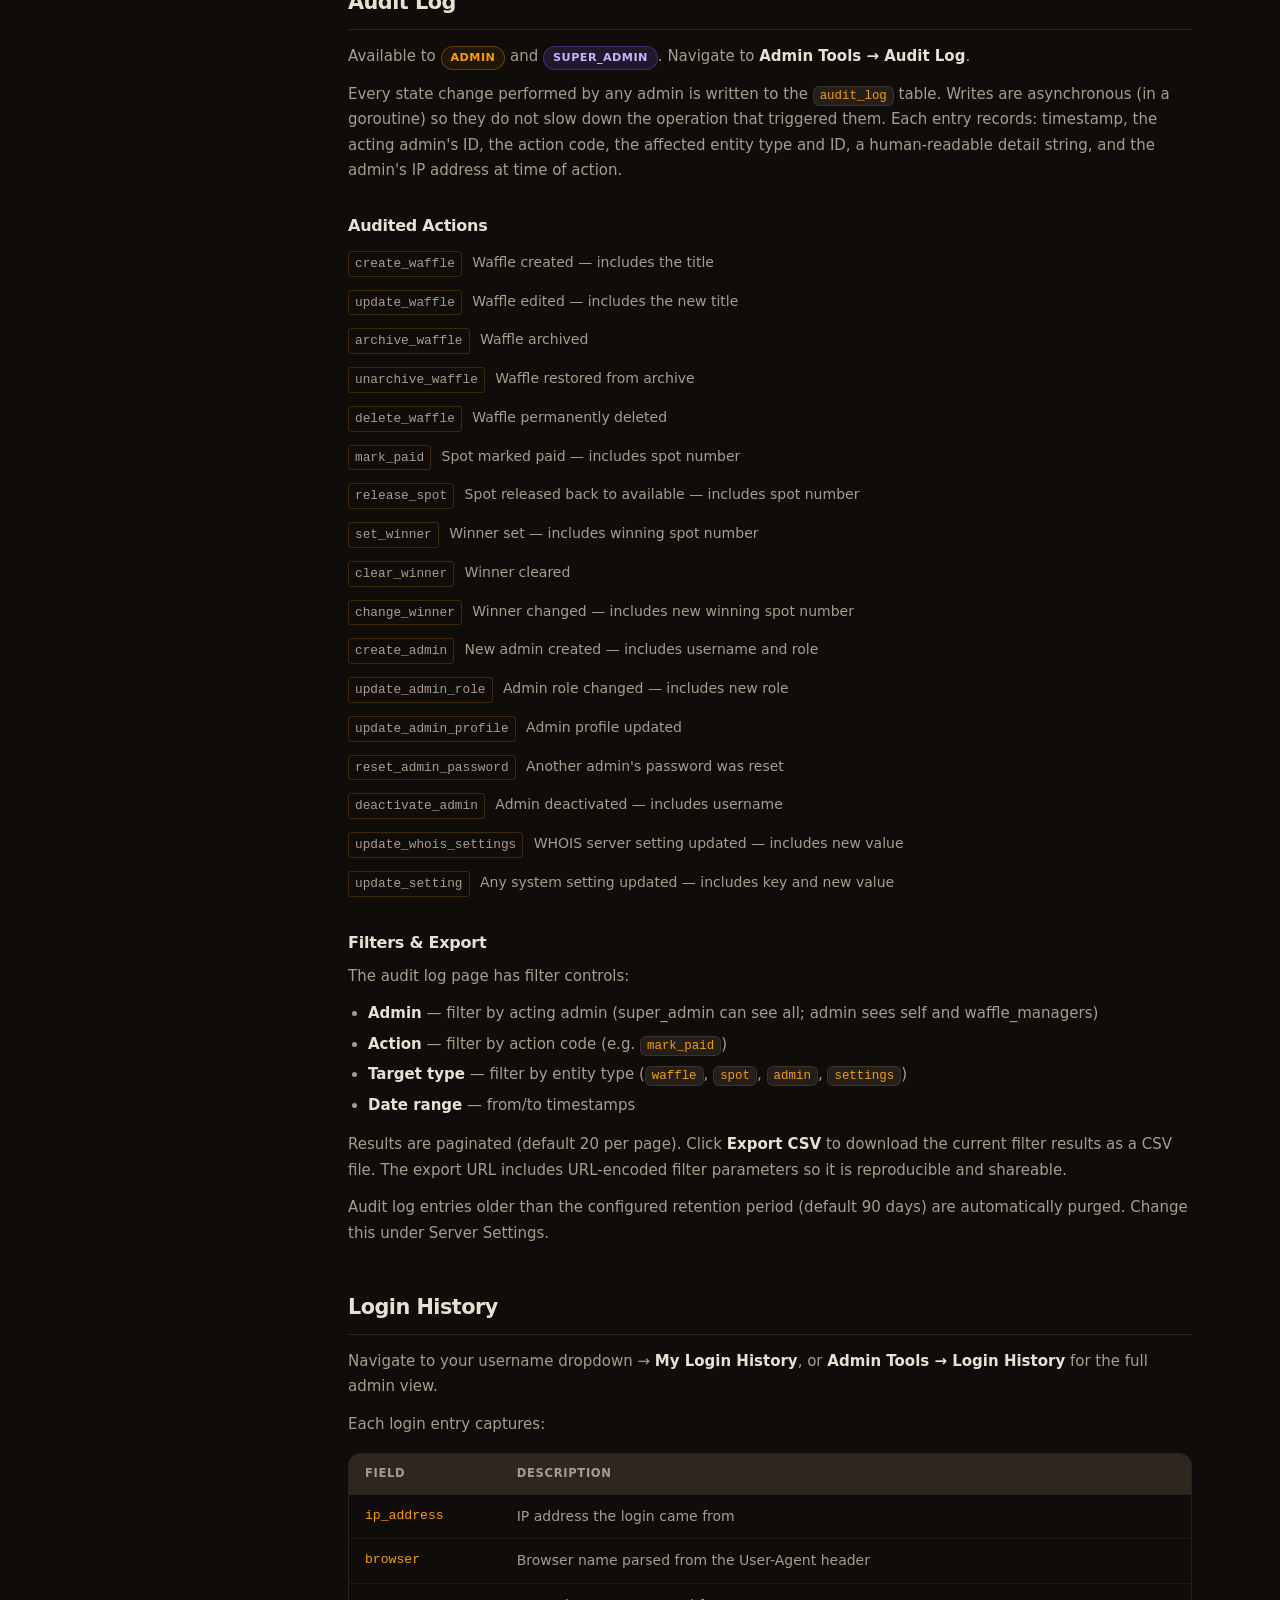
==== commit 5aaf8dd1: "Add Beta Testers page; sync wiki for v0.1.19–v0.1.22-beta.0 New page: - beta-testers.html — house ru" ====
--- a/admin-manual.html
+++ b/admin-manual.html
@@ -16,6 +16,7 @@
     .platform-list span { background:var(--gray-100); border:1px solid var(--gray-200); border-radius:4px; padding:2px 8px; font-size:.8rem; font-family:'SF Mono','Fira Code',monospace; }
     .section-rule { border:none; border-top:2px solid var(--amber-100); margin:48px 0 8px; }
   </style>
+  <link rel="icon" href="favicon.svg" type="image/svg+xml" />
 </head>
 <body>
 
@@ -30,6 +31,7 @@
     <a href="admin-manual.html" class="active">Admin Manual</a>
     <a href="deployment.html">Deployment</a>
     <a href="api-reference.html">API Reference</a>
+    <a href="beta-testers.html">Beta Testers</a>
     <a href="changelog.html">Changelog</a>
   </nav>
 </header>
@@ -54,6 +56,12 @@
       <a href="#editing-waffles" class="sidebar-link">Editing a Waffle</a>
       <a href="#archive-delete" class="sidebar-link">Archive &amp; Delete</a>
       <a href="#csv-export" class="sidebar-link">CSV Export</a>
+    </div>
+    <div class="sidebar-section">
+      <div class="sidebar-section-title">Public Buyer Flow</div>
+      <a href="#public-flow" class="sidebar-link">Overview</a>
+      <a href="#manual-claim" class="sidebar-link sub">Manual Claim</a>
+      <a href="#random-claim" class="sidebar-link sub">Random Spots</a>
     </div>
     <div class="sidebar-section">
       <div class="sidebar-section-title">Managing Spots</div>
@@ -196,13 +204,18 @@
           <tr><td><strong>Reports</strong></td><td>All</td><td>Analytics — drought list, power buyers, monthly activity, spot velocity</td></tr>
           <tr><td><strong>Users</strong></td><td>All</td><td>Buyer Instagram handle registry with search and pagination</td></tr>
           <tr><td><strong>Admin Tools</strong> dropdown</td><td>admin, super_admin</td><td>Contains: Audit Log (admin+), Admin Users (super_admin only), Server Settings (super_admin only)</td></tr>
-          <tr><td><strong>Your display name</strong> (top-right)</td><td>All</td><td>Profile Settings, My Login History, About, Theme Toggle, Logout</td></tr>
+          <tr><td><strong>Your display name</strong> (top-right)</td><td>All</td><td>Profile Settings, My Login History, About, Logout</td></tr>
         </tbody>
       </table>
     </div>
     <div class="callout info">
       <div class="callout-title">ℹ️ Login History moved</div>
       My Login History is now accessed from the display name dropdown → <strong>My Login History</strong>, which links to <code>/admin/settings#login-history</code>. The full admin login history page (admin+ roles) is at <strong>Admin Tools → Login History</strong>.
+    </div>
+
+    <div class="callout warn">
+      <div class="callout-title">🌙 Dark mode only (v0.1.19+)</div>
+      The light/dark theme toggle was removed in v0.1.19. The app now runs the warm dark theme exclusively, aligned with the projectsyrup.app design language. There is no longer a theme toggle in the display name dropdown.
     </div>
 
     <h3 id="display-name">How your name appears in the nav</h3>
@@ -256,6 +269,10 @@
             <td>Display only — Syrup does not process payments. Stored as an integer (e.g. <code>5</code> = $5). Used in revenue totals in reports.</td>
           </tr>
           <tr>
+            <td>item_count</td><td>❌</td><td>Integer 1–10 (default 1)</td>
+            <td><strong>Added in v0.1.20.</strong> Number of distinct items being waffled in a single drop. When &gt; 1, you draw that many winners (each on a distinct paid spot) instead of one. Useful when one waffle covers, e.g., 3 different pieces in a set.</td>
+          </tr>
+          <tr>
             <td>description</td><td>❌</td><td>Free text</td>
             <td>Optional subtitle shown below the title on the manage page and public waffle page.</td>
           </tr>
@@ -336,6 +353,53 @@
     <p>The export is also available without authentication at <code>GET /api/waffles/:slug/export</code>, so you can link buyers directly to a post-draw results file if you choose.</p>
     <p>Columns in the export: spot number, status, <code>claimed_by_handle</code>, claimed timestamp, paid timestamp.</p>
 
+    <!-- ══════════════════════════════════════════════════════ PUBLIC BUYER FLOW -->
+    <hr class="section-rule" />
+    <h2 id="public-flow">Public Buyer Experience</h2>
+    <p>
+      It's worth understanding what your buyers see, because it shapes how you set up waffles.
+      The public page lives at <code>/waffle/:slug</code> and shows: title, description, payment info,
+      Instagram media link buttons, an image thumbnail (if <code>image_url</code> is set), a fill
+      progress bar, and the spot grid.
+    </p>
+
+    <h3 id="manual-claim">Manual Claim Flow</h3>
+    <ol>
+      <li>Buyer taps one or more available spots in the grid — they highlight as selected.</li>
+      <li>They enter their Instagram handle in the input below the grid (with or without the <code>@</code>).</li>
+      <li>They tap <strong>Claim Spots</strong>. The selected spots transition to <em>Pending</em> for everyone watching the page (WebSocket broadcast).</li>
+      <li>Buyer sends payment to you via DM / Venmo / CashApp out-of-band.</li>
+      <li>You mark the spots paid from the manage view.</li>
+    </ol>
+
+    <h3 id="random-claim">Random Spot Selection</h3>
+    <div class="callout info">
+      <div class="callout-title">🎲 Added in v0.1.21-beta.0</div>
+      Public waffle pages now include a <strong>"Pick Random Spots"</strong> flow as an alternative to manual selection. Originally suggested by <a href="https://www.instagram.com/orangesojuicy/" target="_blank" rel="noopener">@OrangeSoJuicy</a> on Instagram.
+    </div>
+    <p>How it works for buyers:</p>
+    <ol>
+      <li>Buyer enters their Instagram handle.</li>
+      <li>Instead of tapping the grid, they enter a count (e.g. <code>5</code>) into the random-spots input and tap <strong>Pick Random Spots</strong>.</li>
+      <li>The server picks that many available spots at random under a transactional row lock and claims them in one shot.</li>
+      <li>The claimed spot numbers are returned to the buyer and broadcast via WebSocket to everyone watching.</li>
+    </ol>
+
+    <h4>Partial Fulfillment</h4>
+    <p>
+      If the buyer asks for more spots than are currently available, the server <strong>claims as many as it can</strong> and returns both <code>requested_count</code> and <code>claimed_count</code> in the response. There is no client-side maximum cap — the server is authoritative.
+    </p>
+
+    <h4>Mutual exclusivity with manual selection (v0.1.22-beta.0)</h4>
+    <p>
+      To prevent confusion, the random-claim controls are disabled while any manual spot is selected, and vice versa. A buyer either taps specific spots or asks for N random ones — not both in the same submission.
+    </p>
+
+    <h4>Same handle, same rate limits</h4>
+    <p>
+      Random claims hit the <code>POST /api/claims/random</code> endpoint, which reuses the same Instagram handle normalization, rate limiting, and WebSocket broadcasting as manual claims. The user registry is updated the same way.
+    </p>
+
     <!-- ══════════════════════════════════════════════════════ MANAGE VIEW -->
     <hr class="section-rule" />
     <h2 id="manage-view">Manage View</h2>
@@ -353,9 +417,13 @@
           <tr><td><strong>Available</strong></td><td>Spots no one has claimed yet</td></tr>
           <tr><td><strong>Pending</strong></td><td>Spots claimed but payment not confirmed</td></tr>
           <tr><td><strong>Paid</strong></td><td>Spots with confirmed payment</td></tr>
-          <tr><td><strong>Total</strong></td><td>Calculated revenue — paid spots × spot price (updates live)</td></tr>
-        </tbody>
-      </table>
+          <tr><td><strong>Total</strong></td><td>Calculated revenue — paid spots × spot price</td></tr>
+        </tbody>
+      </table>
+    </div>
+    <div class="callout tip">
+      <div class="callout-title">💡 Live count updates (v0.1.22-beta.0)</div>
+      All four tiles now update in real time as WebSocket spot events come in. Previously the counts only refreshed on page load — you no longer need to reload the page to see the current Available/Pending/Paid totals while a drop is in progress.
     </div>
 
     <h3 id="spot-grid">Spot Grid</h3>
@@ -424,30 +492,50 @@
 
     <!-- ══════════════════════════════════════════════════════ WINNER -->
     <h2 id="entering-winner">Winner Flow</h2>
+
+    <div class="callout info">
+      <div class="callout-title">ℹ️ Updated in v0.1.19 + v0.1.20</div>
+      The free-text spot number input was replaced by a <strong>dropdown of paid spots</strong> (v0.1.19) so you can never enter an unpaid or invalid number. In v0.1.20, multi-item waffles can draw <strong>multiple winners</strong> at once — one per item.
+    </div>
+
     <p>
       The <strong>Set Winner</strong> section appears at the bottom of the manage page for active waffles.
-      Type the winning spot number and click <strong>Set Winner</strong>.
-    </p>
-
-    <p>What happens when a winner is set:</p>
+      You pick the winning spot(s) from a dropdown listing every paid spot with its Instagram handle (e.g. <code>Spot #7 — @dani_boo_glass</code>), then click <strong>Set Winner</strong>.
+    </p>
+
+    <h3>Single-winner waffles (<code>item_count = 1</code>)</h3>
+    <p>The default case. Pick one spot from the dropdown. What happens when you click Set Winner:</p>
     <ul>
       <li>The winning spot's status is changed to <em>Winner</em>.</li>
       <li>All other spots with status <em>Paid</em> are updated to <em>Loser</em>.</li>
       <li>The winner's buyer stats (<code>total_wins</code>) increment by 1.</li>
       <li>All losing buyers' stats (<code>total_losses</code>) increment by 1.</li>
       <li>The waffle status changes from <em>Active</em> to <em>Completed</em>.</li>
+      <li>The waffle's <code>winning_spot_numbers</code> and <code>winning_instagram_handles</code> arrays are populated.</li>
       <li>A <code>waffle_completed</code> WebSocket broadcast fires to all connected clients.</li>
       <li>A winner banner appears at the top of the manage page.</li>
     </ul>
+
+    <h3>Multi-item waffles (<code>item_count &gt; 1</code>)</h3>
+    <p>
+      For waffles where you set <code>item_count</code> above 1 at creation, the Set Winner UI shows one dropdown per item.
+      You pick a distinct paid spot for each item, then click Set Winner once to commit all of them.
+    </p>
+    <ul>
+      <li>Each chosen spot is marked <em>Winner</em>.</li>
+      <li>All remaining paid spots are marked <em>Loser</em>.</li>
+      <li>Each winner's <code>total_wins</code> increments by 1 (so picking the same buyer twice is intentionally not allowed — dropdown values must be distinct).</li>
+      <li>The public waffle page renders a winner list, one row per item.</li>
+    </ul>
     <p>Recorded in the audit log as <span class="action-code">set_winner</span>.</p>
 
-    <h3 id="change-clear-winner">Changing or Clearing the Winner</h3>
-    <p>After a winner is set, the manage page shows two additional controls:</p>
+    <h3 id="change-clear-winner">Changing or Clearing Winners</h3>
+    <p>After winners are set, the manage page swaps the Set Winner UI for <strong>Change Winner</strong> and <strong>Clear Winner</strong> controls.</p>
 
     <h4>Clear Winner</h4>
     <p>
-      Removes the current winner. The winning spot reverts to <em>Active</em>. All loser spots revert to <em>Paid</em>.
-      Buyer win/loss stats are fully recalculated for all affected spots on the waffle.
+      Removes <strong>all</strong> winners on the waffle. Every winning spot reverts to <em>Paid</em>. All loser spots revert to <em>Paid</em>.
+      Buyer win/loss stats are fully recalculated for all affected spots.
       The waffle status reverts to <em>Active</em>.
       Fires a <code>winner_cleared</code> WebSocket broadcast.
       Recorded as <span class="action-code">clear_winner</span>.
@@ -455,8 +543,8 @@
 
     <h4>Change Winner</h4>
     <p>
-      Reassigns the win to a different spot number without clearing first.
-      The old winning spot reverts to <em>Paid</em>, the new spot becomes <em>Winner</em>, and all loser spots are re-evaluated.
+      Reassigns one or more winners. The dropdowns are pre-populated with the current winning spots; change any of them to a different paid spot and click Change Winner.
+      Old winning spots that are no longer in the selection revert to <em>Paid</em>; new selections become <em>Winner</em>; loser status is recomputed across all paid spots.
       Buyer stats are recalculated for all affected spots.
       Fires a <code>winner_changed</code> WebSocket broadcast.
       Recorded as <span class="action-code">change_winner</span>.
@@ -464,7 +552,7 @@
 
     <div class="callout warn">
       <div class="callout-title">⚠️ Stats recalculation is synchronous</div>
-      Changing or clearing a winner triggers an immediate full recalculation of buyer win/loss stats for all spots on the waffle.
+      Changing or clearing winners triggers an immediate full recalculation of buyer win/loss stats for all spots on the waffle.
       This is a synchronous database operation — on very large waffles (100+ spots) there may be a brief delay before the API responds.
     </div>
 
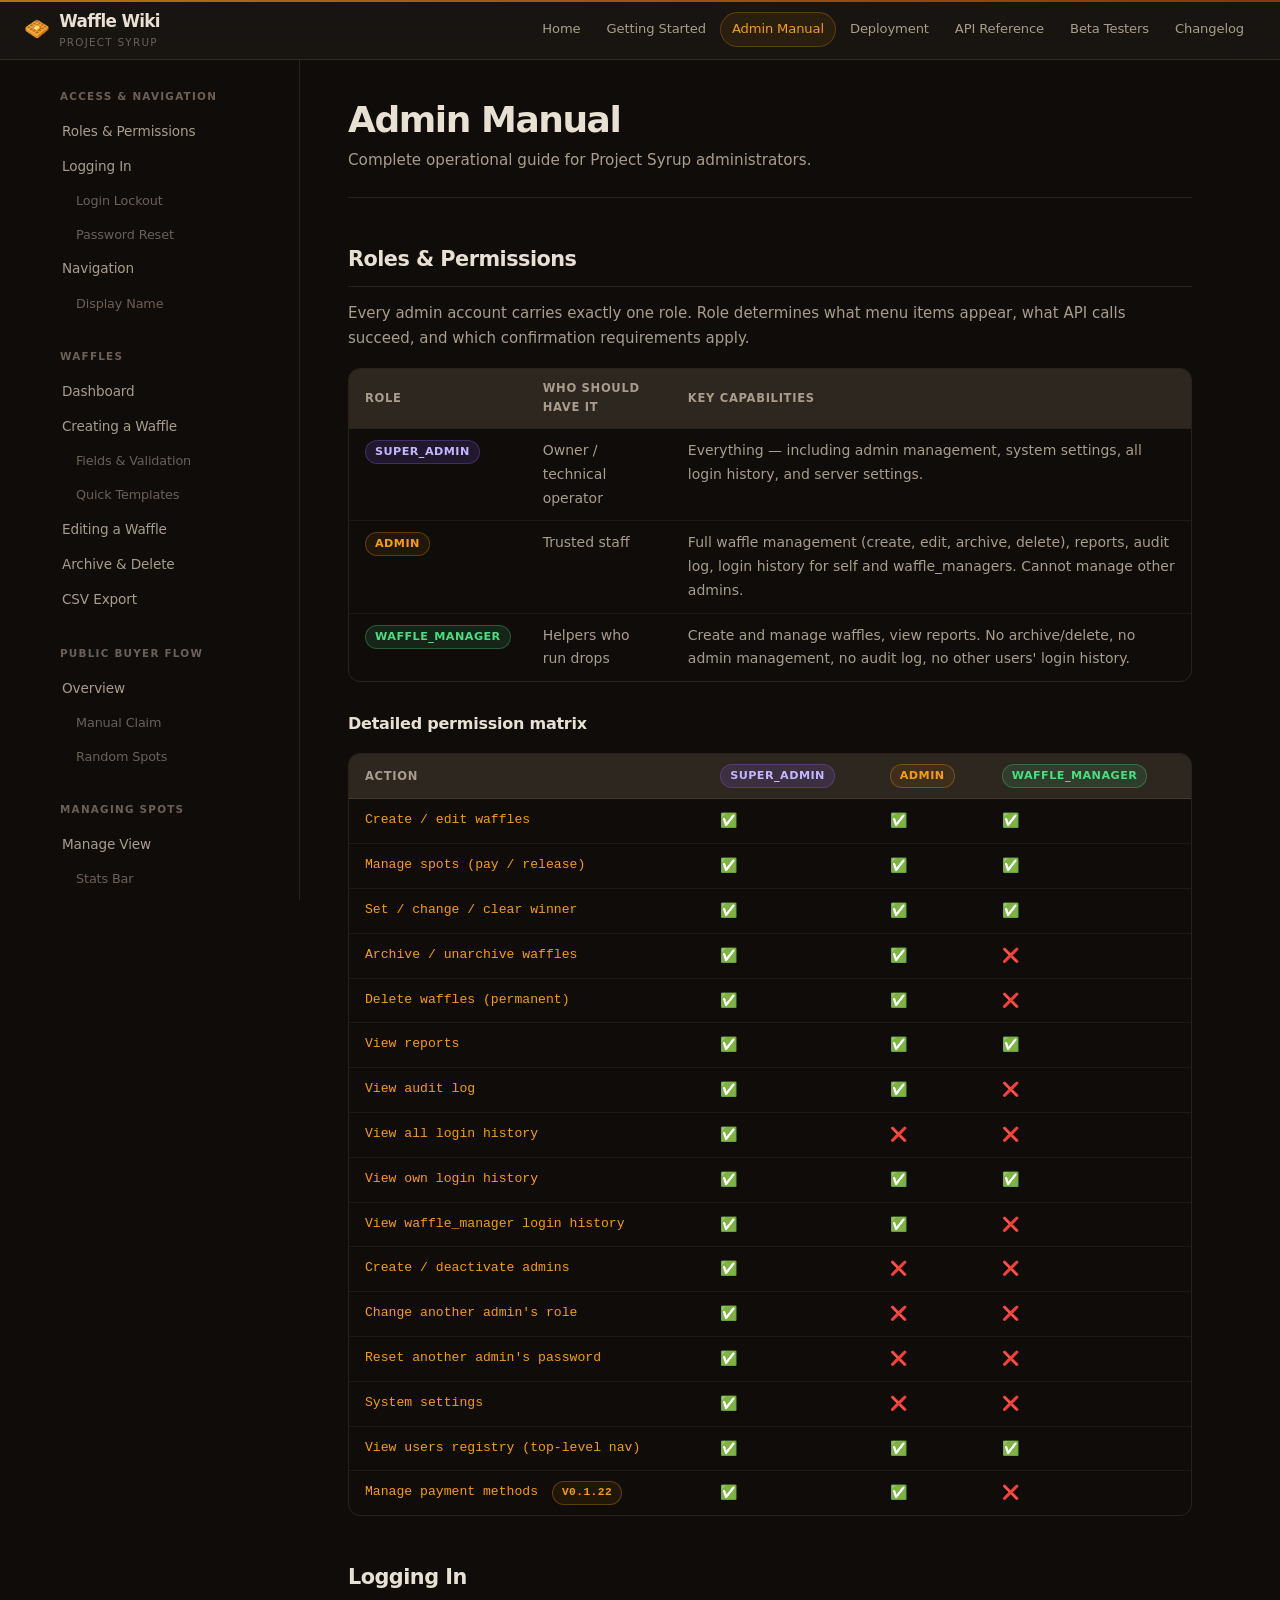
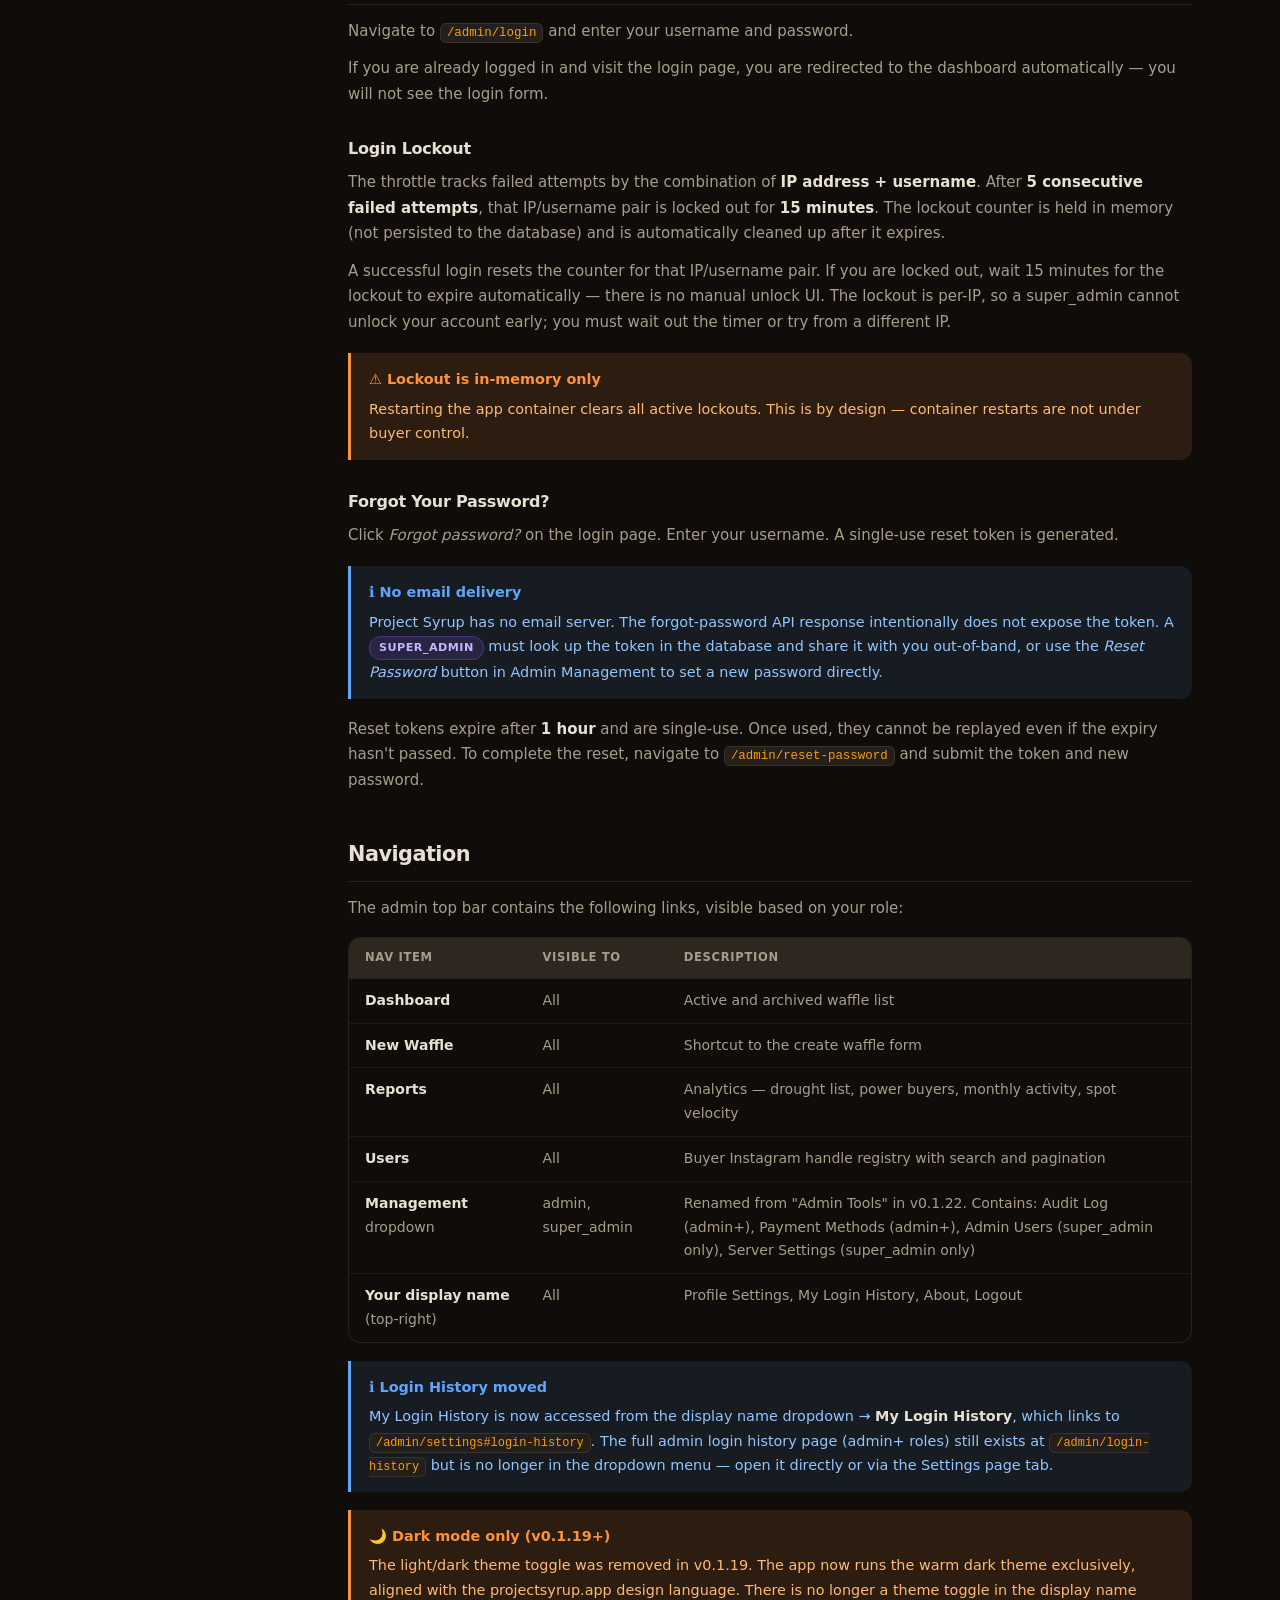
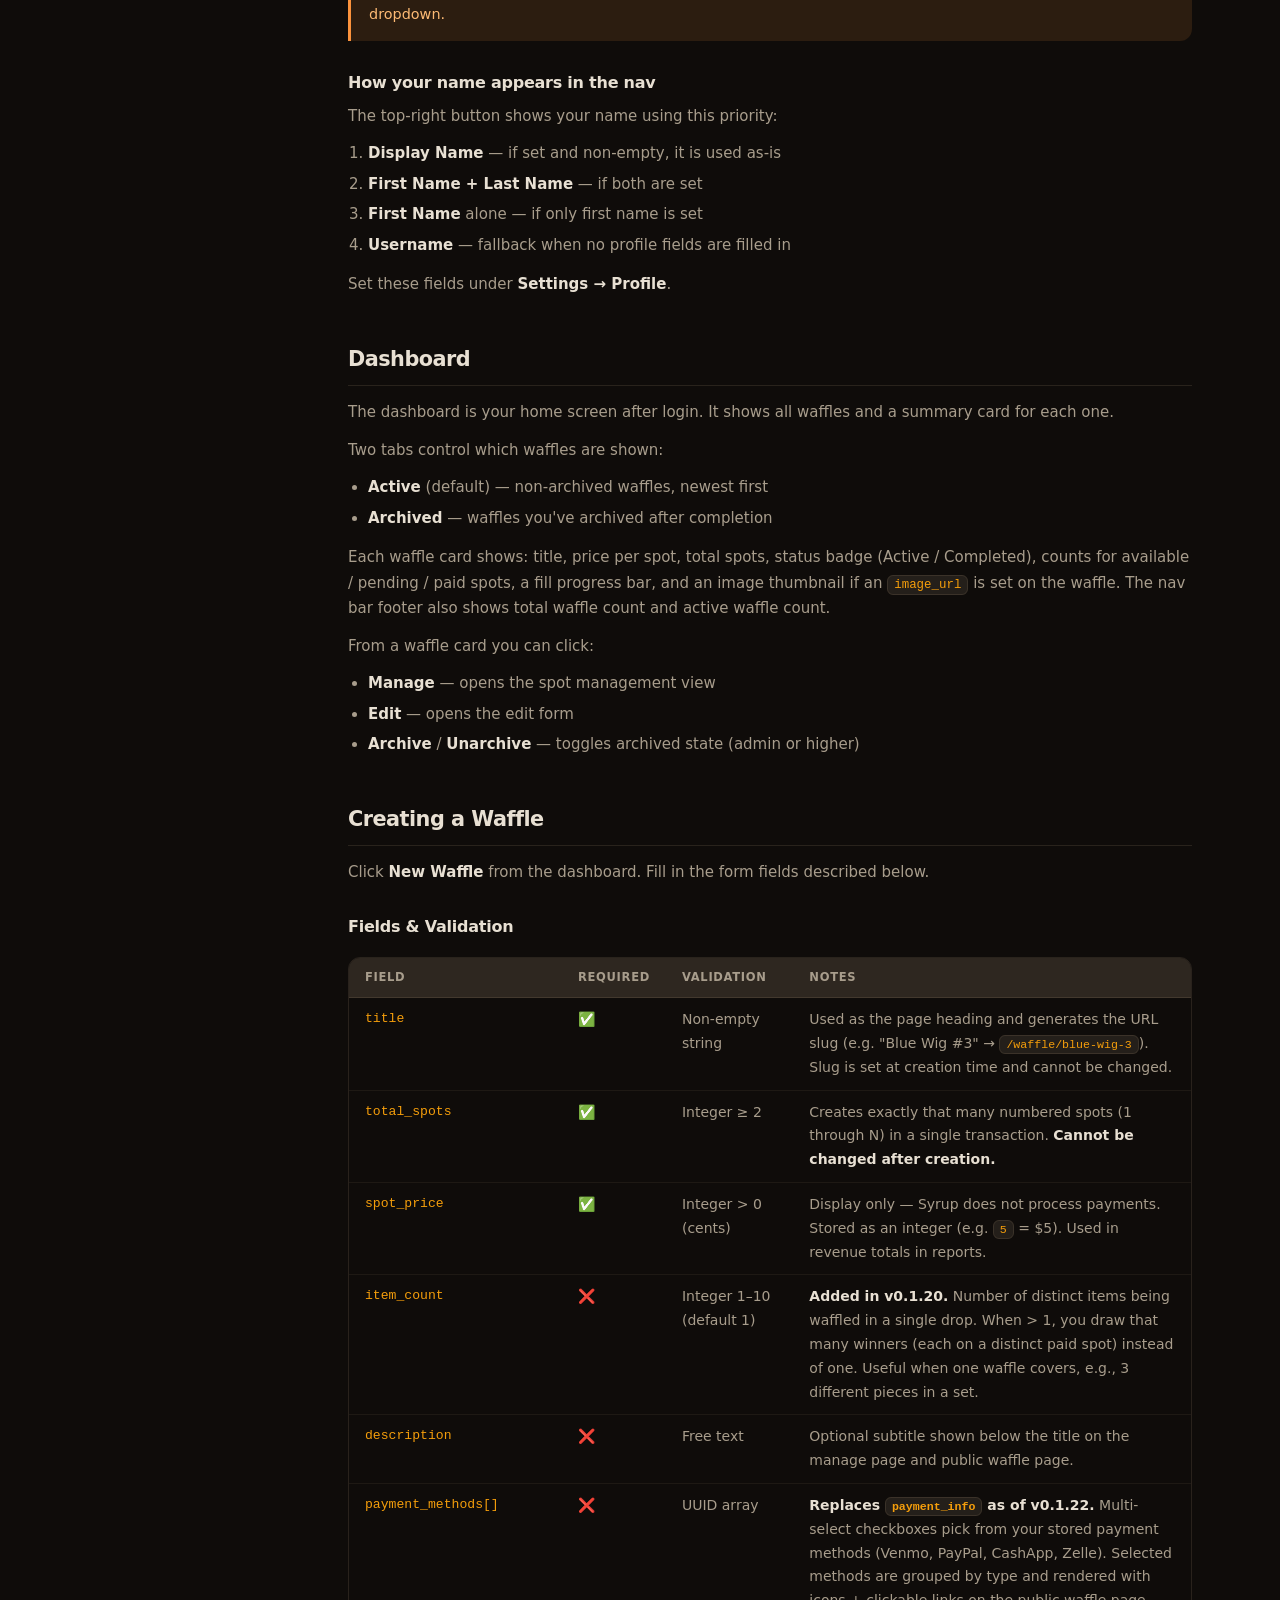
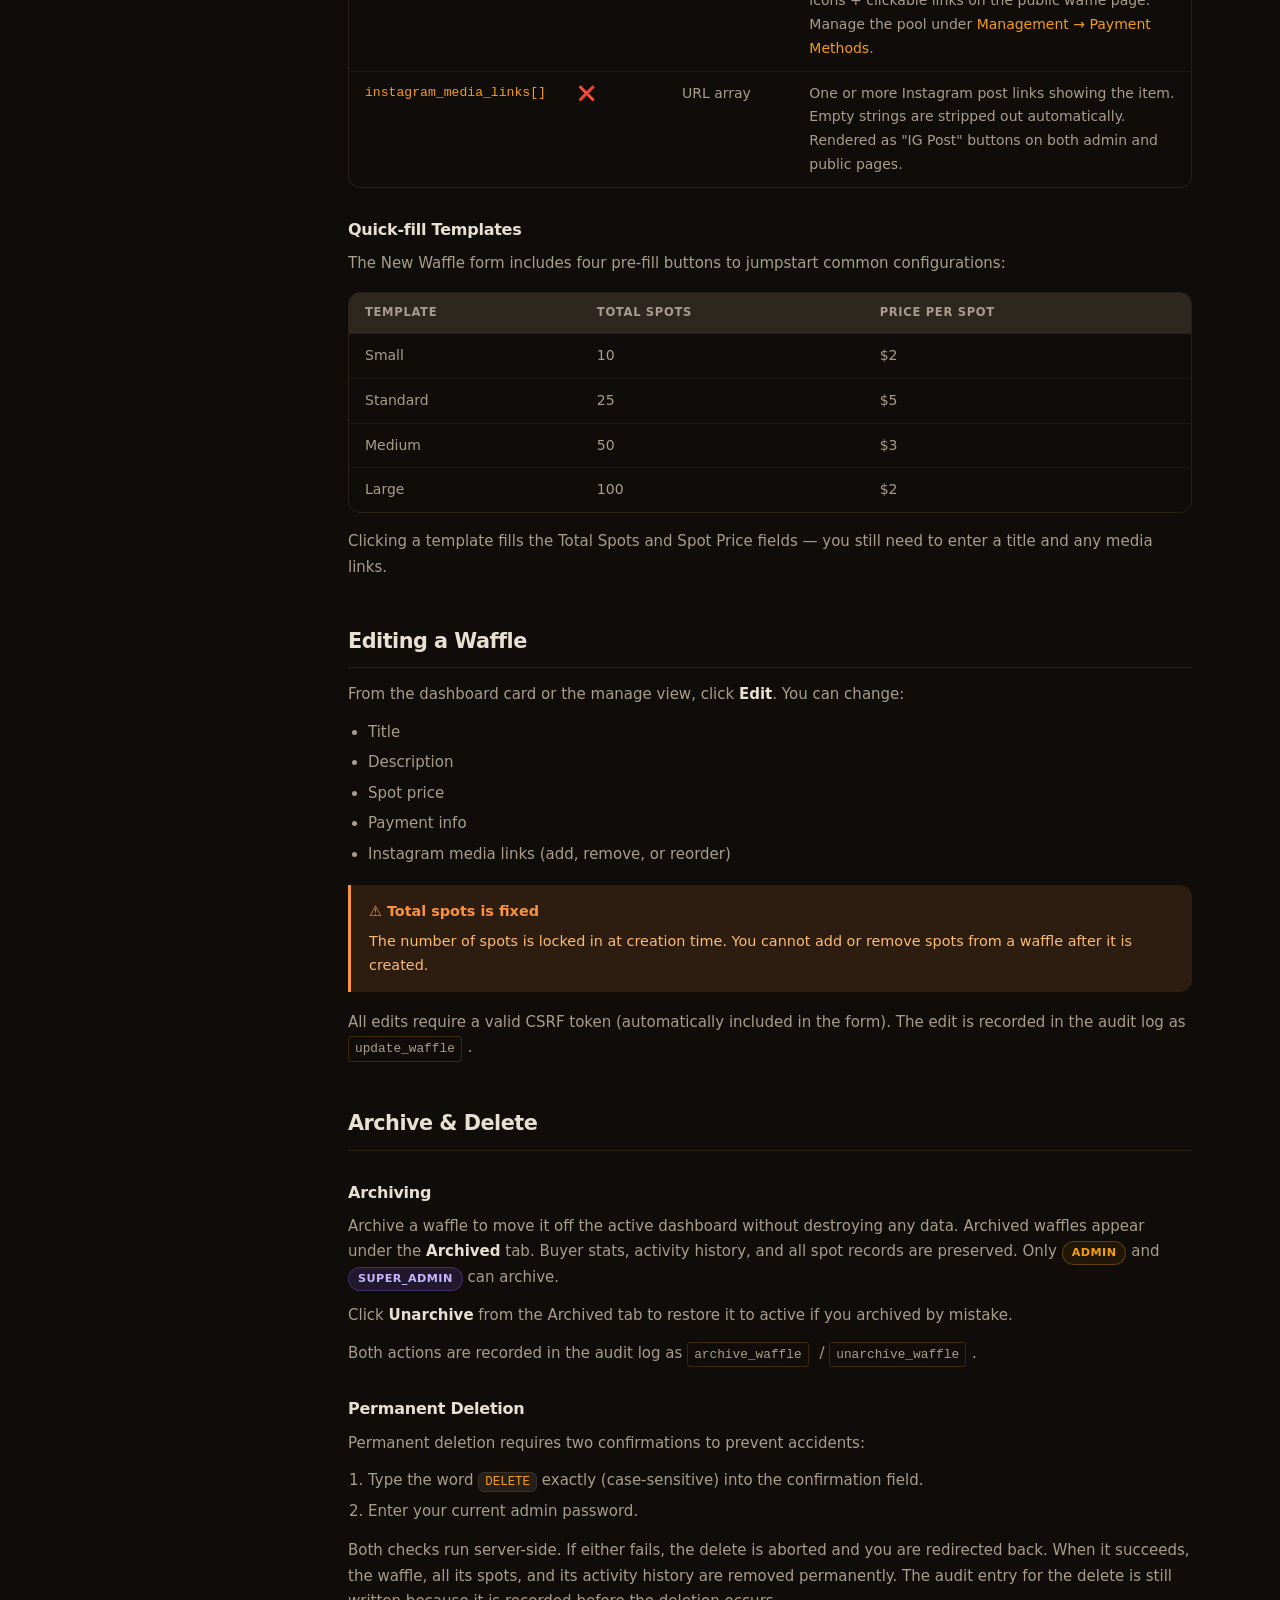
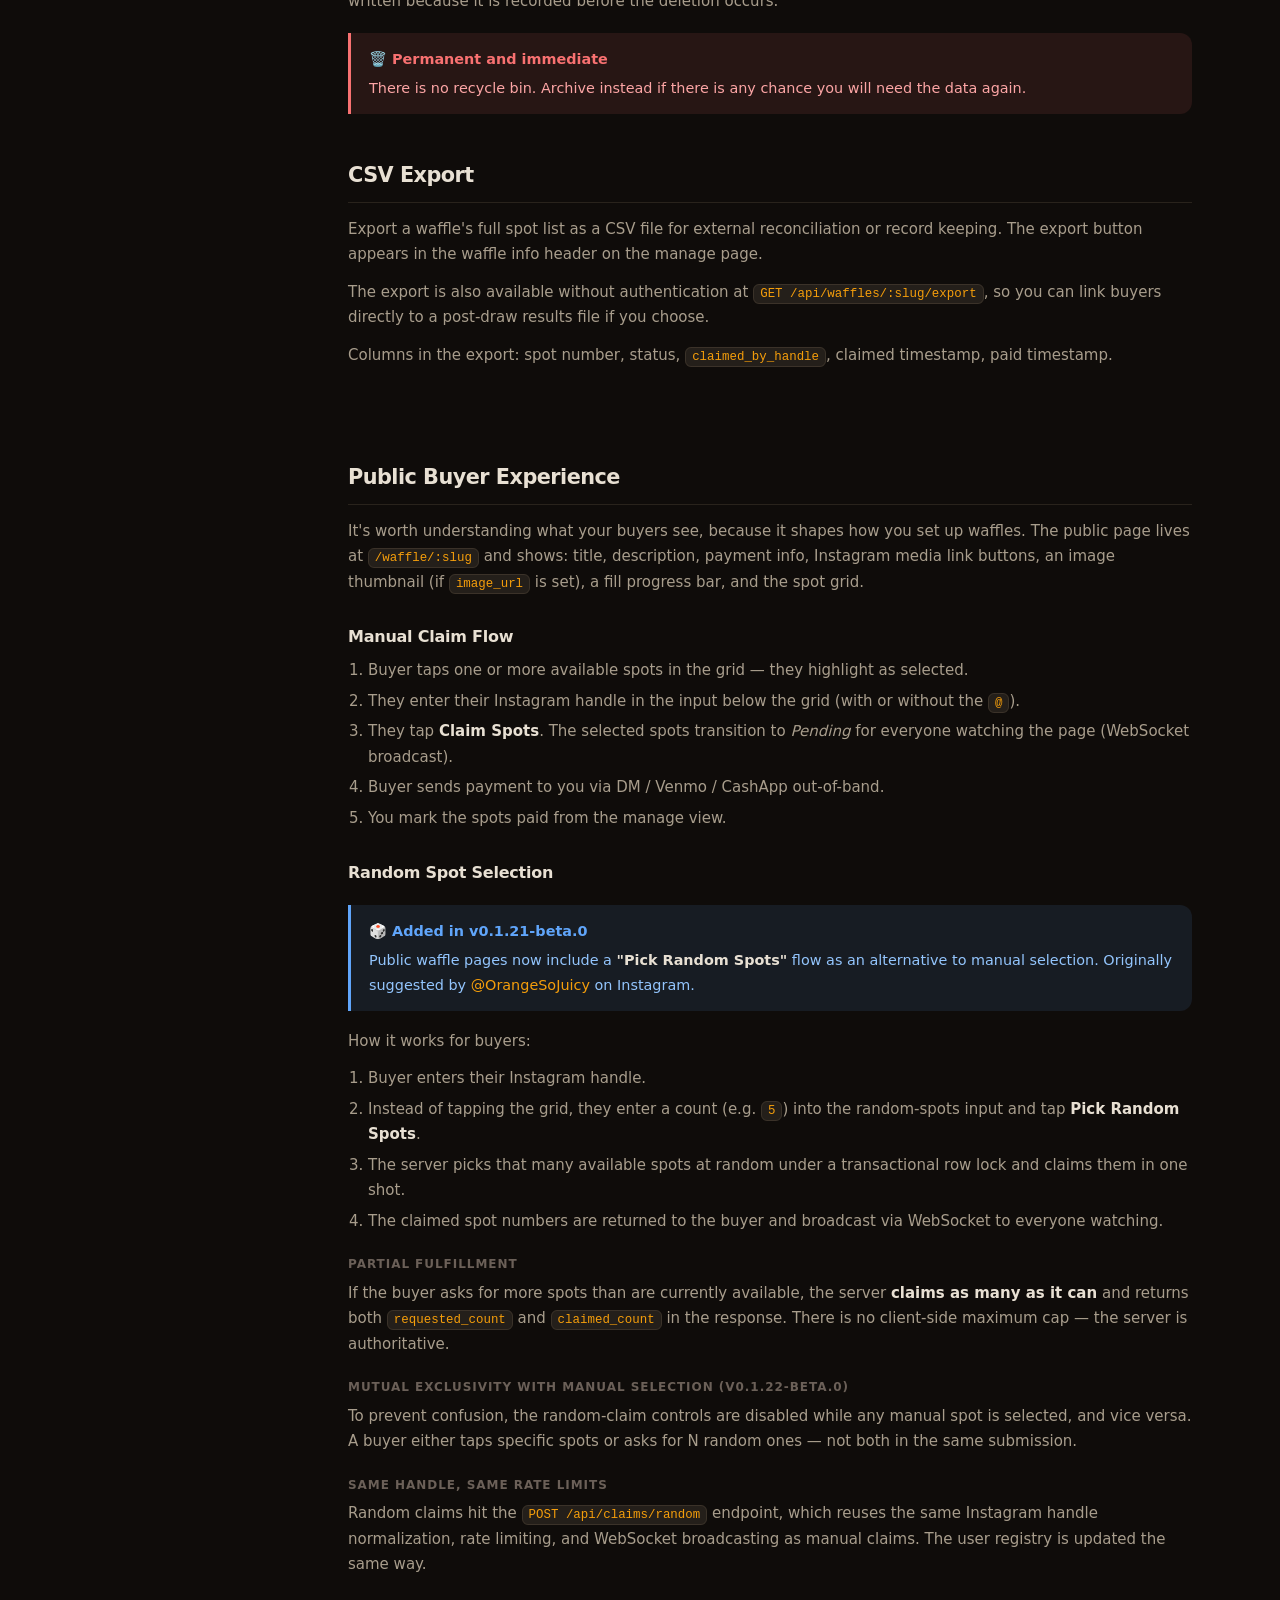
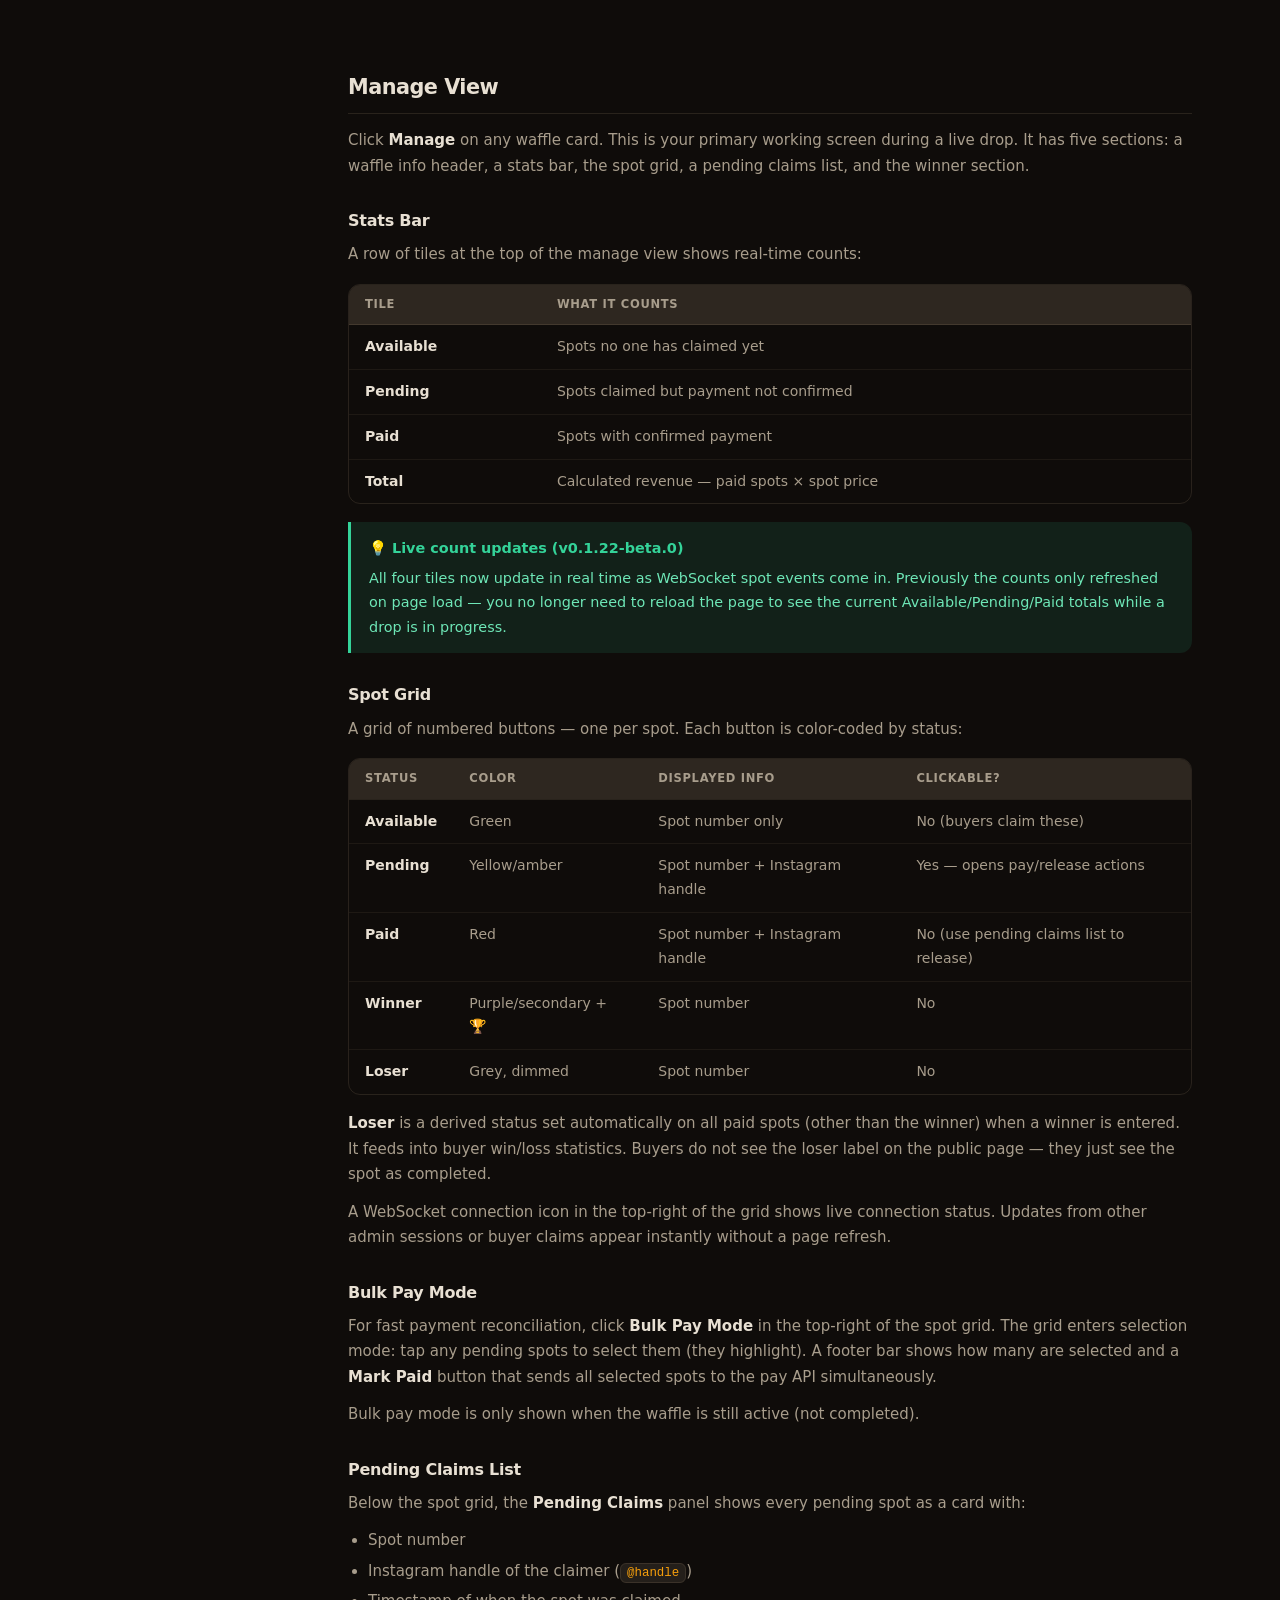
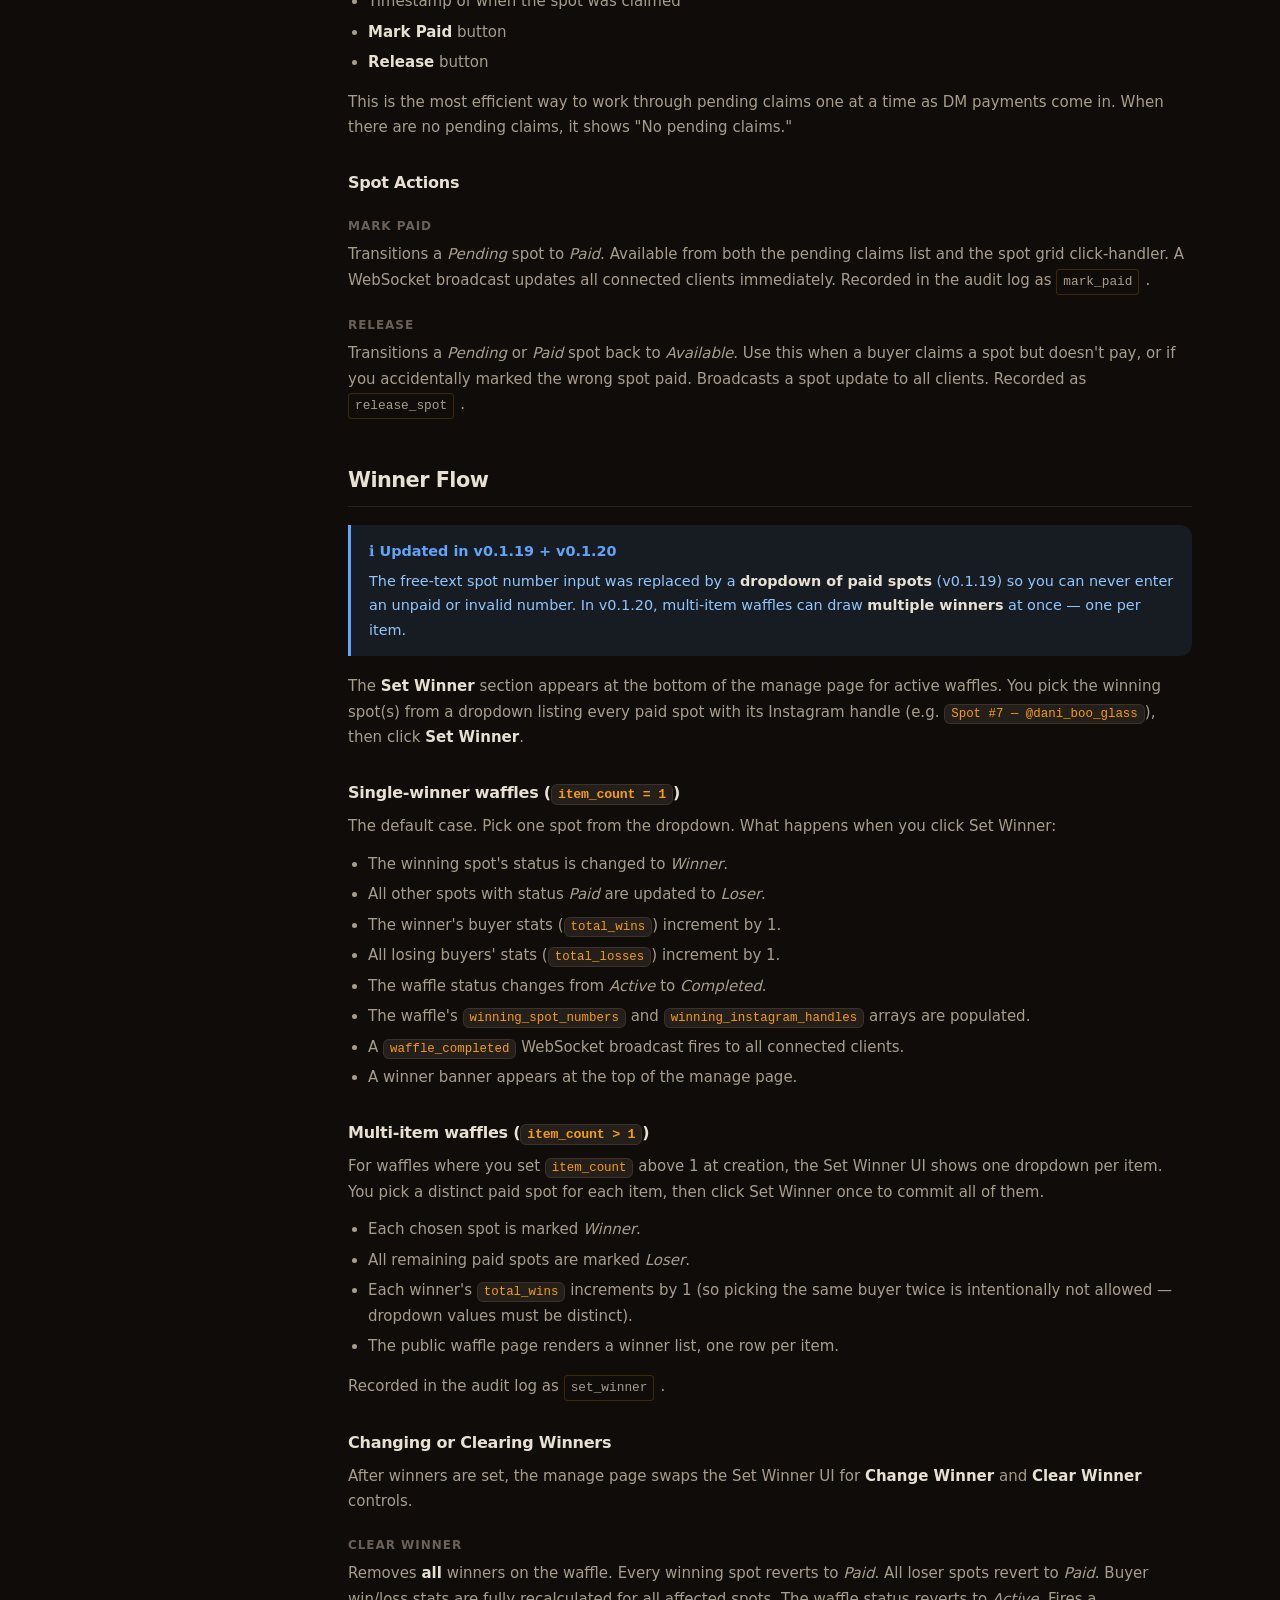
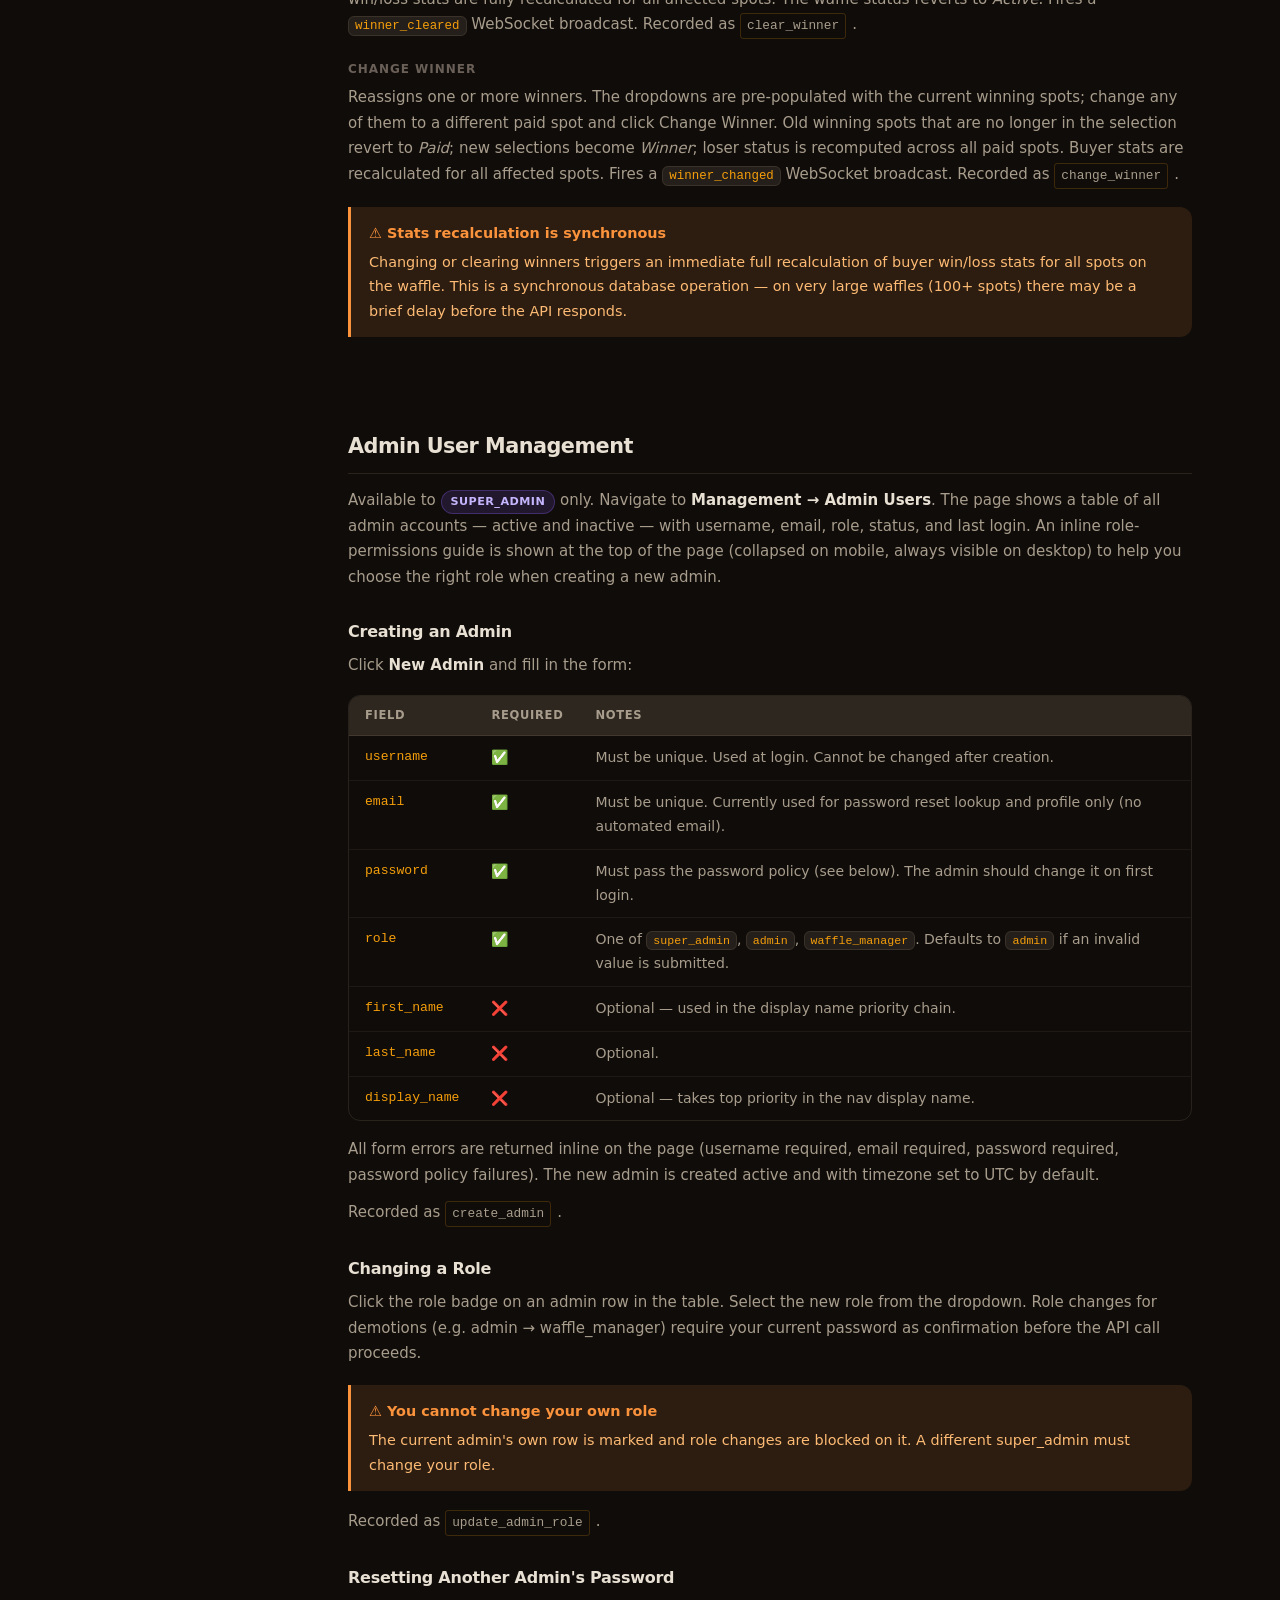
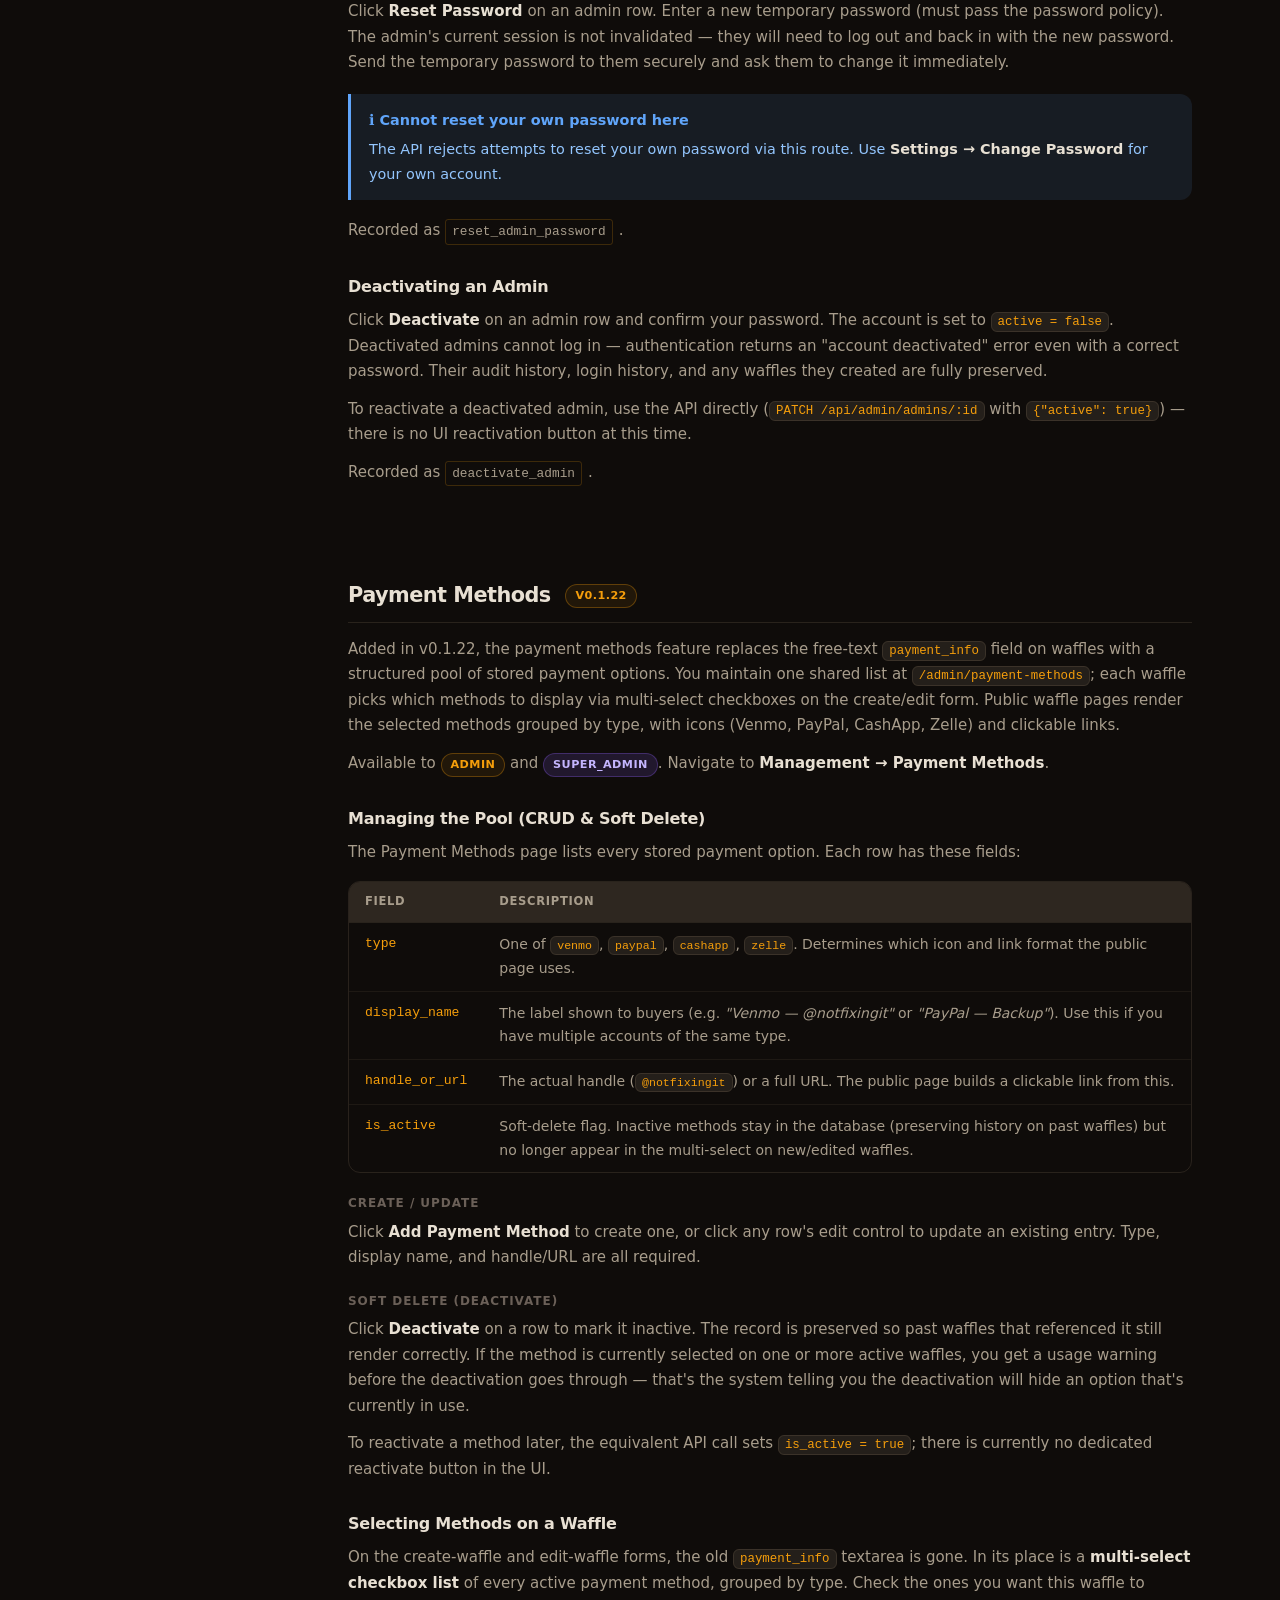
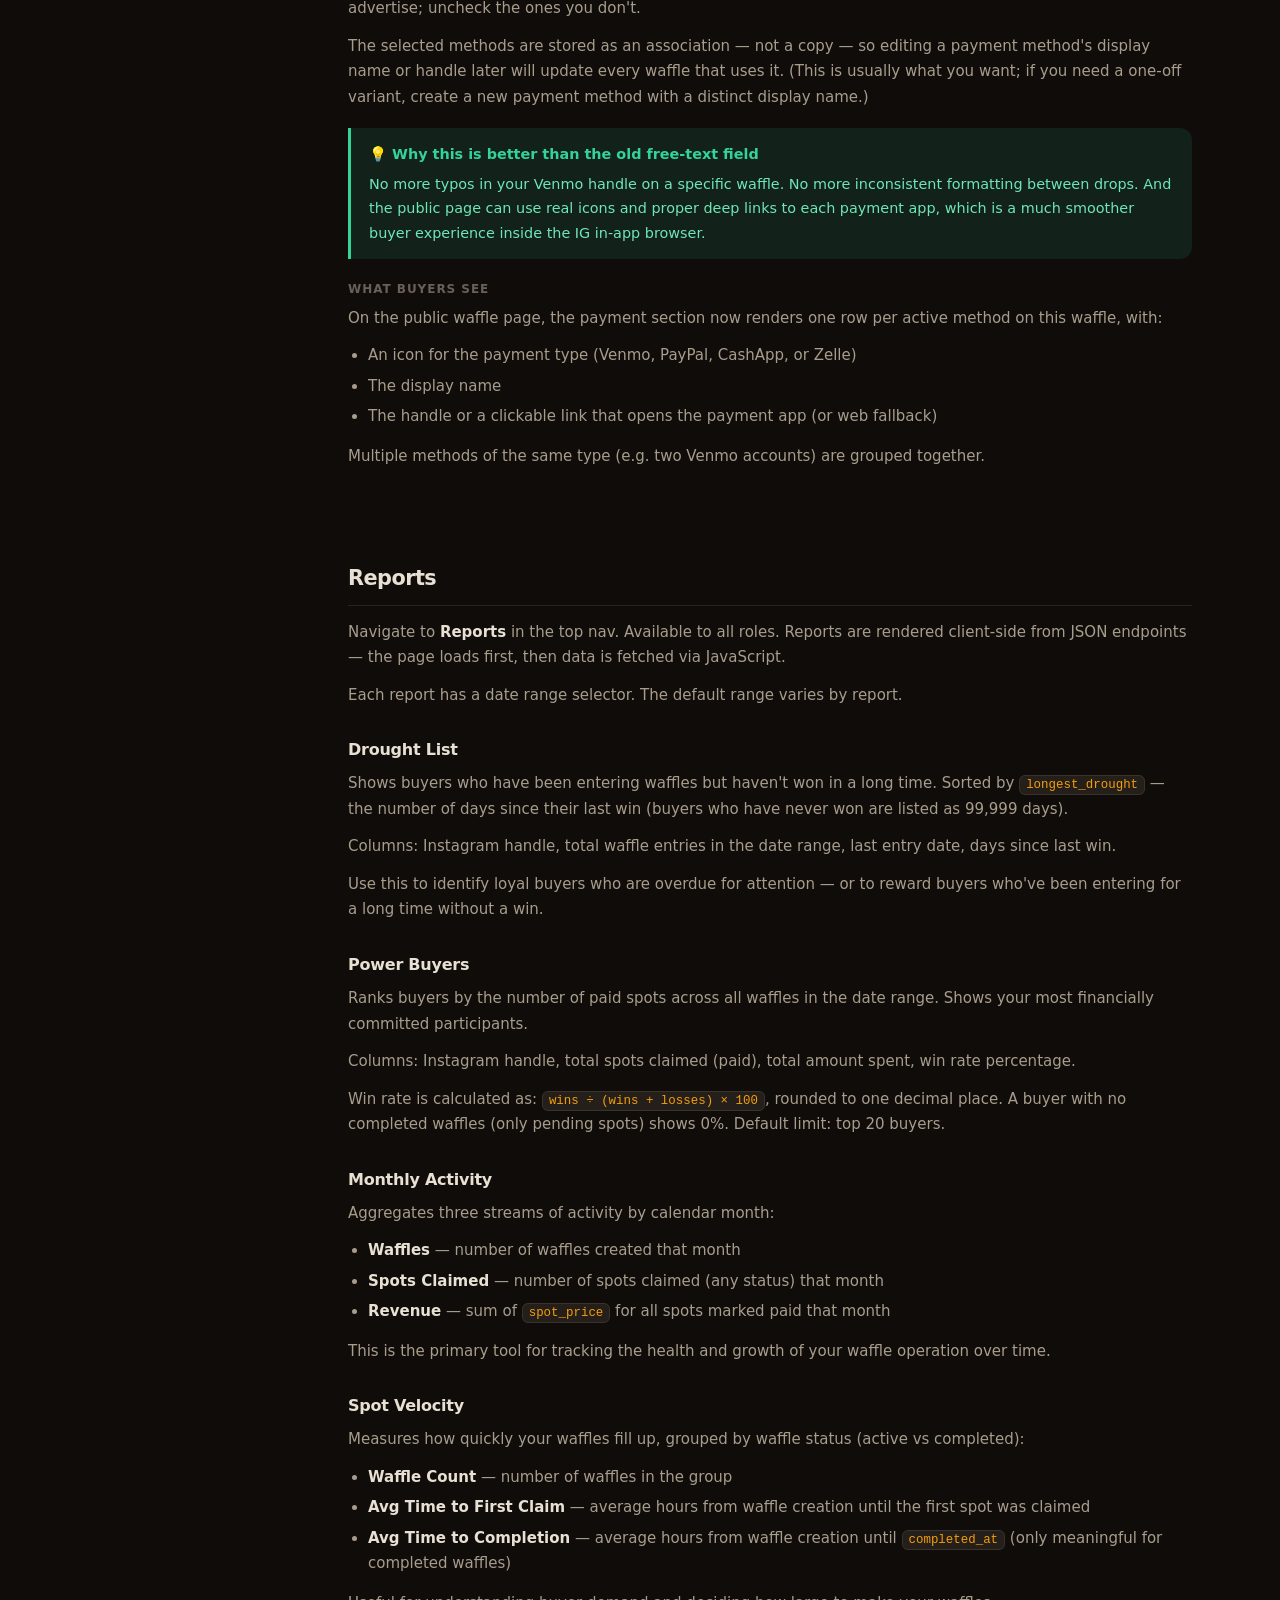
==== commit 6b5280ee: "Sweep wiki for v0.1.21 + v0.1.22 stable releases Switched my source-of-truth from the local working " ====
--- a/admin-manual.html
+++ b/admin-manual.html
@@ -75,12 +75,15 @@
       <a href="#change-clear-winner" class="sidebar-link sub">Change / Clear</a>
     </div>
     <div class="sidebar-section">
-      <div class="sidebar-section-title">Admin Tools</div>
+      <div class="sidebar-section-title">Management</div>
       <a href="#admin-management" class="sidebar-link">Admin Management</a>
       <a href="#create-admin" class="sidebar-link sub">Create Admin</a>
       <a href="#change-role" class="sidebar-link sub">Change Role</a>
       <a href="#reset-others-password" class="sidebar-link sub">Reset Password</a>
       <a href="#deactivate-admin" class="sidebar-link sub">Deactivate</a>
+      <a href="#payment-methods" class="sidebar-link">Payment Methods</a>
+      <a href="#payment-methods-crud" class="sidebar-link sub">CRUD &amp; Soft Delete</a>
+      <a href="#payment-methods-waffle" class="sidebar-link sub">Selecting on Waffles</a>
       <a href="#reports" class="sidebar-link">Reports</a>
       <a href="#drought-list" class="sidebar-link sub">Drought List</a>
       <a href="#power-buyers" class="sidebar-link sub">Power Buyers</a>
@@ -154,6 +157,7 @@
           <tr><td>Reset another admin's password</td><td>✅</td><td>❌</td><td>❌</td></tr>
           <tr><td>System settings</td><td>✅</td><td>❌</td><td>❌</td></tr>
           <tr><td>View users registry (top-level nav)</td><td>✅</td><td>✅</td><td>✅</td></tr>
+          <tr><td>Manage payment methods <span class="badge badge-admin" style="margin-left:6px">v0.1.22</span></td><td>✅</td><td>✅</td><td>❌</td></tr>
         </tbody>
       </table>
     </div>
@@ -203,14 +207,14 @@
           <tr><td><strong>New Waffle</strong></td><td>All</td><td>Shortcut to the create waffle form</td></tr>
           <tr><td><strong>Reports</strong></td><td>All</td><td>Analytics — drought list, power buyers, monthly activity, spot velocity</td></tr>
           <tr><td><strong>Users</strong></td><td>All</td><td>Buyer Instagram handle registry with search and pagination</td></tr>
-          <tr><td><strong>Admin Tools</strong> dropdown</td><td>admin, super_admin</td><td>Contains: Audit Log (admin+), Admin Users (super_admin only), Server Settings (super_admin only)</td></tr>
+          <tr><td><strong>Management</strong> dropdown</td><td>admin, super_admin</td><td>Renamed from "Admin Tools" in v0.1.22. Contains: Audit Log (admin+), Payment Methods (admin+), Admin Users (super_admin only), Server Settings (super_admin only)</td></tr>
           <tr><td><strong>Your display name</strong> (top-right)</td><td>All</td><td>Profile Settings, My Login History, About, Logout</td></tr>
         </tbody>
       </table>
     </div>
     <div class="callout info">
       <div class="callout-title">ℹ️ Login History moved</div>
-      My Login History is now accessed from the display name dropdown → <strong>My Login History</strong>, which links to <code>/admin/settings#login-history</code>. The full admin login history page (admin+ roles) is at <strong>Admin Tools → Login History</strong>.
+      My Login History is now accessed from the display name dropdown → <strong>My Login History</strong>, which links to <code>/admin/settings#login-history</code>. The full admin login history page (admin+ roles) still exists at <code>/admin/login-history</code> but is no longer in the dropdown menu — open it directly or via the Settings page tab.
     </div>
 
     <div class="callout warn">
@@ -277,8 +281,8 @@
             <td>Optional subtitle shown below the title on the manage page and public waffle page.</td>
           </tr>
           <tr>
-            <td>payment_info</td><td>❌</td><td>Free text</td>
-            <td>Optional payment instructions (e.g. Venmo/CashApp username). Displayed to buyers on the public page.</td>
+            <td>payment_methods[]</td><td>❌</td><td>UUID array</td>
+            <td><strong>Replaces <code>payment_info</code> as of v0.1.22.</strong> Multi-select checkboxes pick from your stored payment methods (Venmo, PayPal, CashApp, Zelle). Selected methods are grouped by type and rendered with icons + clickable links on the public waffle page. Manage the pool under <a href="#payment-methods">Management → Payment Methods</a>.</td>
           </tr>
           <tr>
             <td>instagram_media_links[]</td><td>❌</td><td>URL array</td>
@@ -561,7 +565,7 @@
     <h2 id="admin-management">Admin User Management</h2>
     <p>
       Available to <span class="badge badge-super">super_admin</span> only.
-      Navigate to <strong>Admin Tools → Admin Users</strong>.
+      Navigate to <strong>Management → Admin Users</strong>.
       The page shows a table of all admin accounts — active and inactive — with username, email, role, status, and last login.
       An inline role-permissions guide is shown at the top of the page (collapsed on mobile, always visible on desktop) to help you choose the right role when creating a new admin.
     </p>
@@ -610,6 +614,63 @@
     <p>To reactivate a deactivated admin, use the API directly (<code>PATCH /api/admin/admins/:id</code> with <code>{"active": true}</code>) — there is no UI reactivation button at this time.</p>
     <p>Recorded as <span class="action-code">deactivate_admin</span>.</p>
 
+    <!-- ══════════════════════════════════════════════════════ PAYMENT METHODS -->
+    <hr class="section-rule" />
+    <h2 id="payment-methods">Payment Methods <span class="badge badge-admin" style="margin-left:8px;vertical-align:middle;">v0.1.22</span></h2>
+    <p>
+      Added in v0.1.22, the payment methods feature replaces the free-text <code>payment_info</code> field on waffles with a structured pool of stored payment options.
+      You maintain one shared list at <code>/admin/payment-methods</code>; each waffle picks which methods to display via multi-select checkboxes on the create/edit form.
+      Public waffle pages render the selected methods grouped by type, with icons (Venmo, PayPal, CashApp, Zelle) and clickable links.
+    </p>
+    <p>Available to <span class="badge badge-admin">admin</span> and <span class="badge badge-super">super_admin</span>. Navigate to <strong>Management → Payment Methods</strong>.</p>
+
+    <h3 id="payment-methods-crud">Managing the Pool (CRUD &amp; Soft Delete)</h3>
+    <p>The Payment Methods page lists every stored payment option. Each row has these fields:</p>
+    <div class="table-wrap">
+      <table class="field-table">
+        <thead><tr><th>Field</th><th>Description</th></tr></thead>
+        <tbody>
+          <tr><td>type</td><td>One of <code>venmo</code>, <code>paypal</code>, <code>cashapp</code>, <code>zelle</code>. Determines which icon and link format the public page uses.</td></tr>
+          <tr><td>display_name</td><td>The label shown to buyers (e.g. <em>"Venmo — @notfixingit"</em> or <em>"PayPal — Backup"</em>). Use this if you have multiple accounts of the same type.</td></tr>
+          <tr><td>handle_or_url</td><td>The actual handle (<code>@notfixingit</code>) or a full URL. The public page builds a clickable link from this.</td></tr>
+          <tr><td>is_active</td><td>Soft-delete flag. Inactive methods stay in the database (preserving history on past waffles) but no longer appear in the multi-select on new/edited waffles.</td></tr>
+        </tbody>
+      </table>
+    </div>
+
+    <h4>Create / Update</h4>
+    <p>Click <strong>Add Payment Method</strong> to create one, or click any row's edit control to update an existing entry. Type, display name, and handle/URL are all required.</p>
+
+    <h4>Soft delete (deactivate)</h4>
+    <p>
+      Click <strong>Deactivate</strong> on a row to mark it inactive. The record is preserved so past waffles that referenced it still render correctly. If the method is currently selected on one or more active waffles, you get a usage warning before the deactivation goes through — that's the system telling you the deactivation will hide an option that's currently in use.
+    </p>
+    <p>To reactivate a method later, the equivalent API call sets <code>is_active = true</code>; there is currently no dedicated reactivate button in the UI.</p>
+
+    <h3 id="payment-methods-waffle">Selecting Methods on a Waffle</h3>
+    <p>
+      On the create-waffle and edit-waffle forms, the old <code>payment_info</code> textarea is gone.
+      In its place is a <strong>multi-select checkbox list</strong> of every active payment method, grouped by type.
+      Check the ones you want this waffle to advertise; uncheck the ones you don't.
+    </p>
+    <p>The selected methods are stored as an association — not a copy — so editing a payment method's display name or handle later will update every waffle that uses it. (This is usually what you want; if you need a one-off variant, create a new payment method with a distinct display name.)</p>
+
+    <div class="callout tip">
+      <div class="callout-title">💡 Why this is better than the old free-text field</div>
+      No more typos in your Venmo handle on a specific waffle. No more inconsistent formatting between drops. And the public page can use real icons and proper deep links to each payment app, which is a much smoother buyer experience inside the IG in-app browser.
+    </div>
+
+    <h4>What buyers see</h4>
+    <p>
+      On the public waffle page, the payment section now renders one row per active method on this waffle, with:
+    </p>
+    <ul>
+      <li>An icon for the payment type (Venmo, PayPal, CashApp, or Zelle)</li>
+      <li>The display name</li>
+      <li>The handle or a clickable link that opens the payment app (or web fallback)</li>
+    </ul>
+    <p>Multiple methods of the same type (e.g. two Venmo accounts) are grouped together.</p>
+
     <!-- ══════════════════════════════════════════════════════ REPORTS -->
     <hr class="section-rule" />
     <h2 id="reports">Reports</h2>
@@ -659,7 +720,7 @@
     <h2 id="audit-log">Audit Log</h2>
     <p>
       Available to <span class="badge badge-admin">admin</span> and <span class="badge badge-super">super_admin</span>.
-      Navigate to <strong>Admin Tools → Audit Log</strong>.
+      Navigate to <strong>Management → Audit Log</strong>.
     </p>
     <p>
       Every state change performed by any admin is written to the <code>audit_log</code> table.
@@ -705,7 +766,7 @@
 
     <!-- ══════════════════════════════════════════════════════ LOGIN HISTORY -->
     <h2 id="login-history">Login History</h2>
-    <p>Navigate to your username dropdown → <strong>My Login History</strong>, or <strong>Admin Tools → Login History</strong> for the full admin view.</p>
+    <p>Navigate to your username dropdown → <strong>My Login History</strong> for your own logins. The full admin login history (admin+ roles) lives at <code>/admin/login-history</code> — it's still accessible but no longer in the Management dropdown menu as of v0.1.22.</p>
 
     <p>Each login entry captures:</p>
     <div class="table-wrap">
@@ -805,7 +866,7 @@
     <h2 id="settings-system">System Settings</h2>
     <p>
       <span class="badge badge-super">super_admin</span> only.
-      Navigate to <strong>Admin Tools → Server Settings</strong>.
+      Navigate to <strong>Management → Server Settings</strong>.
       Each setting is stored as a key/value pair in the <code>system_settings</code> table, so changes persist across restarts.
     </p>
 
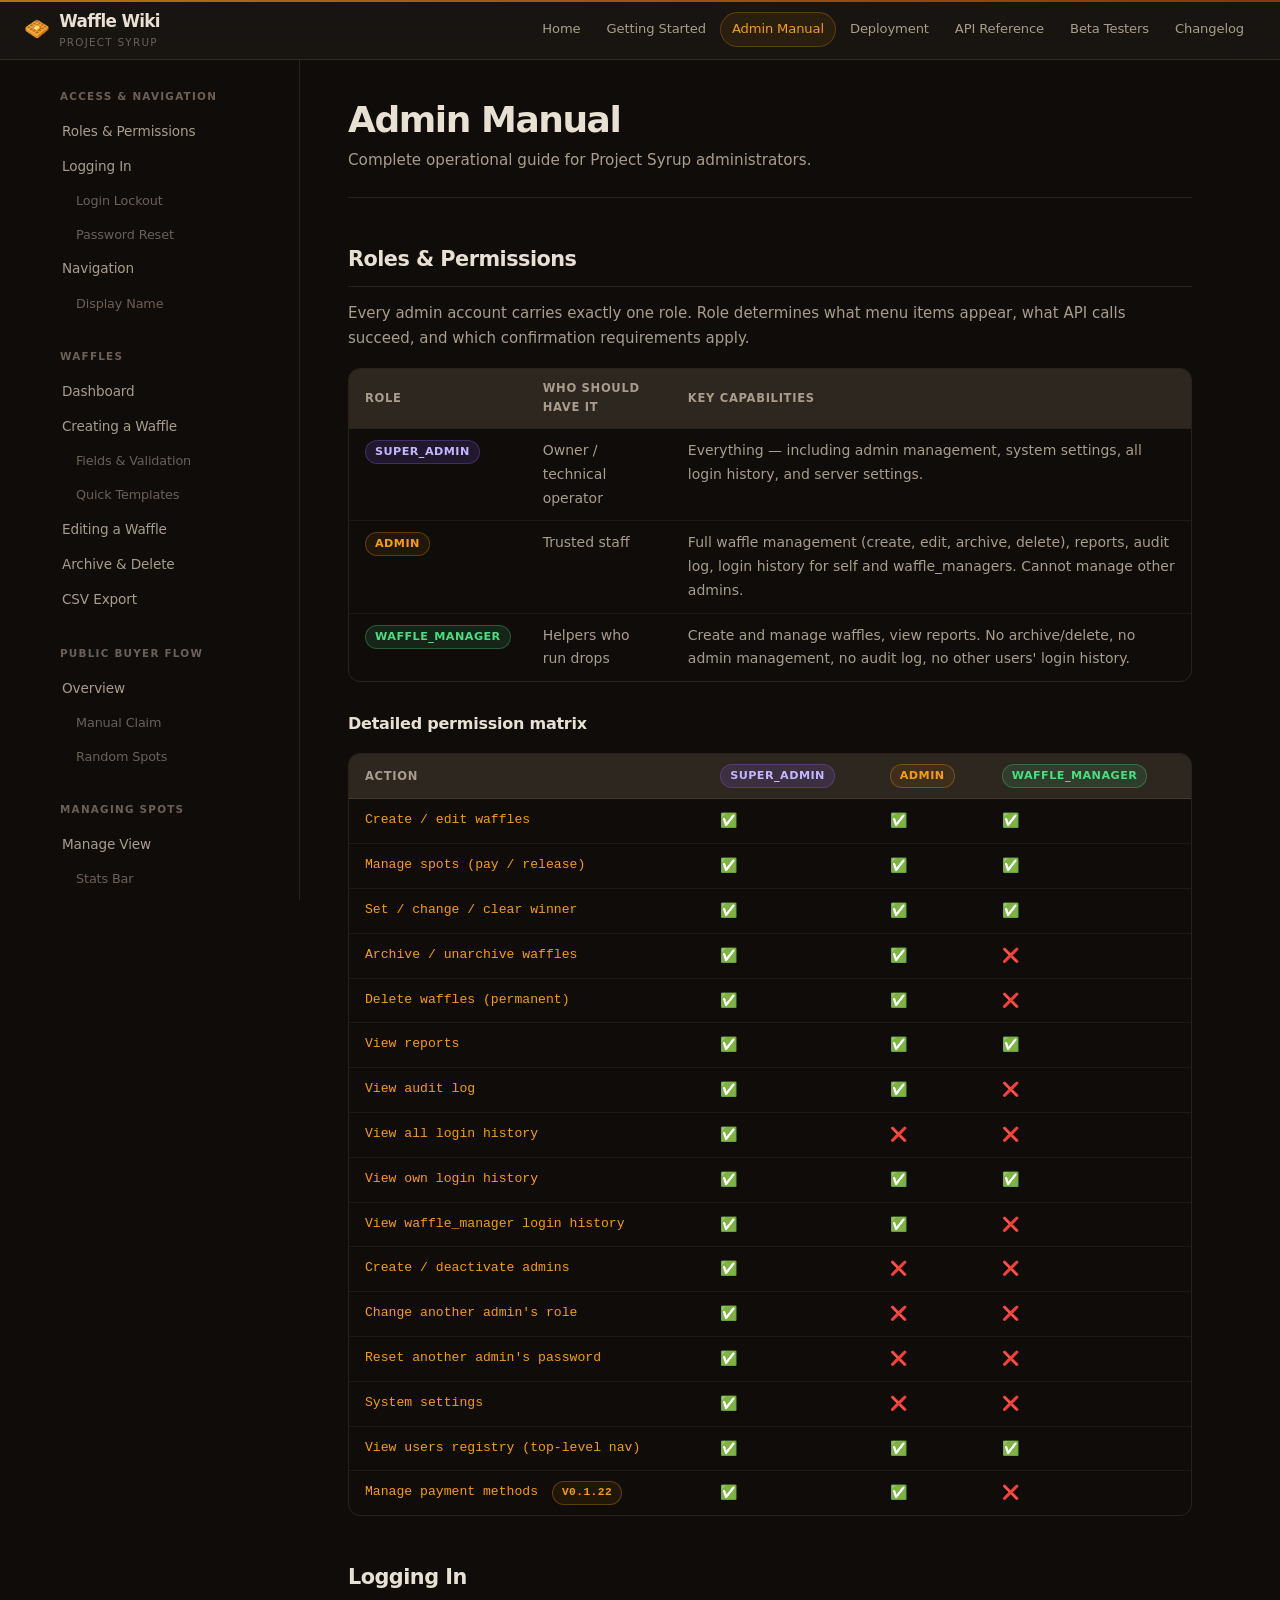
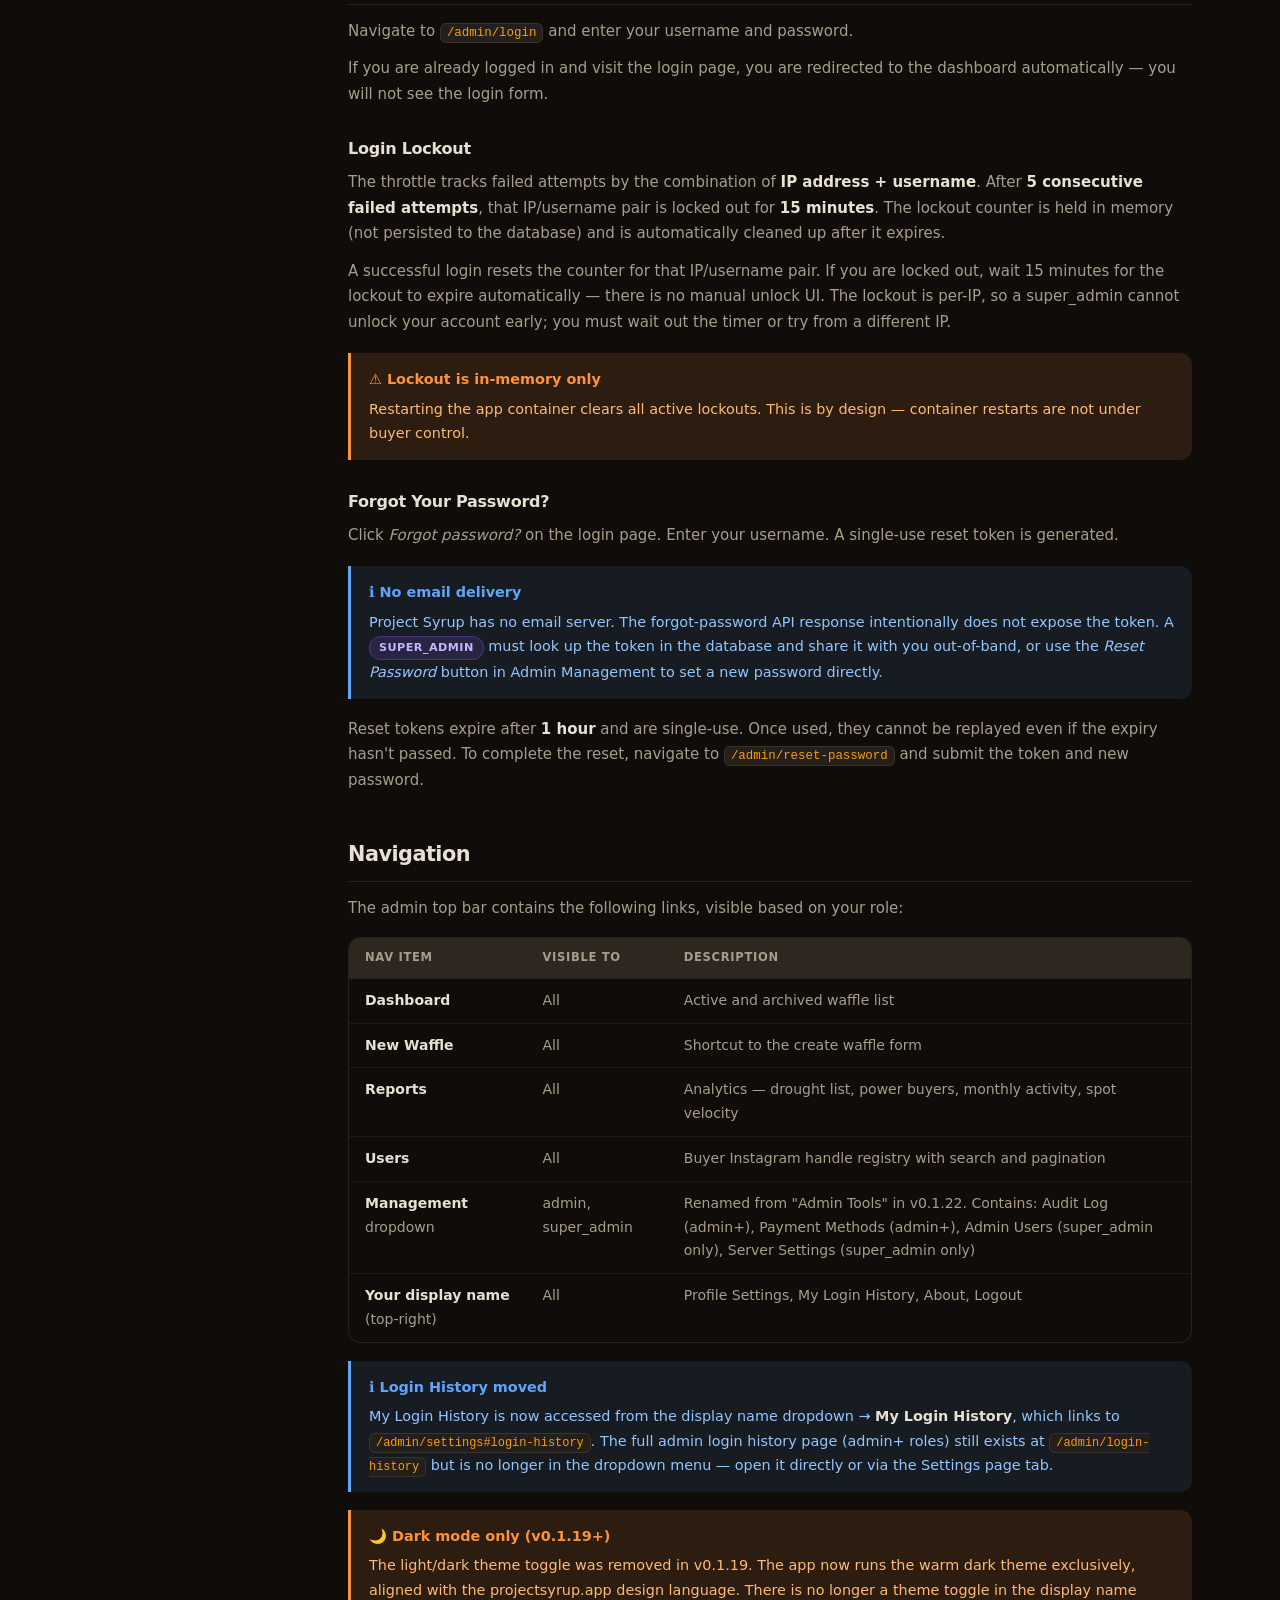
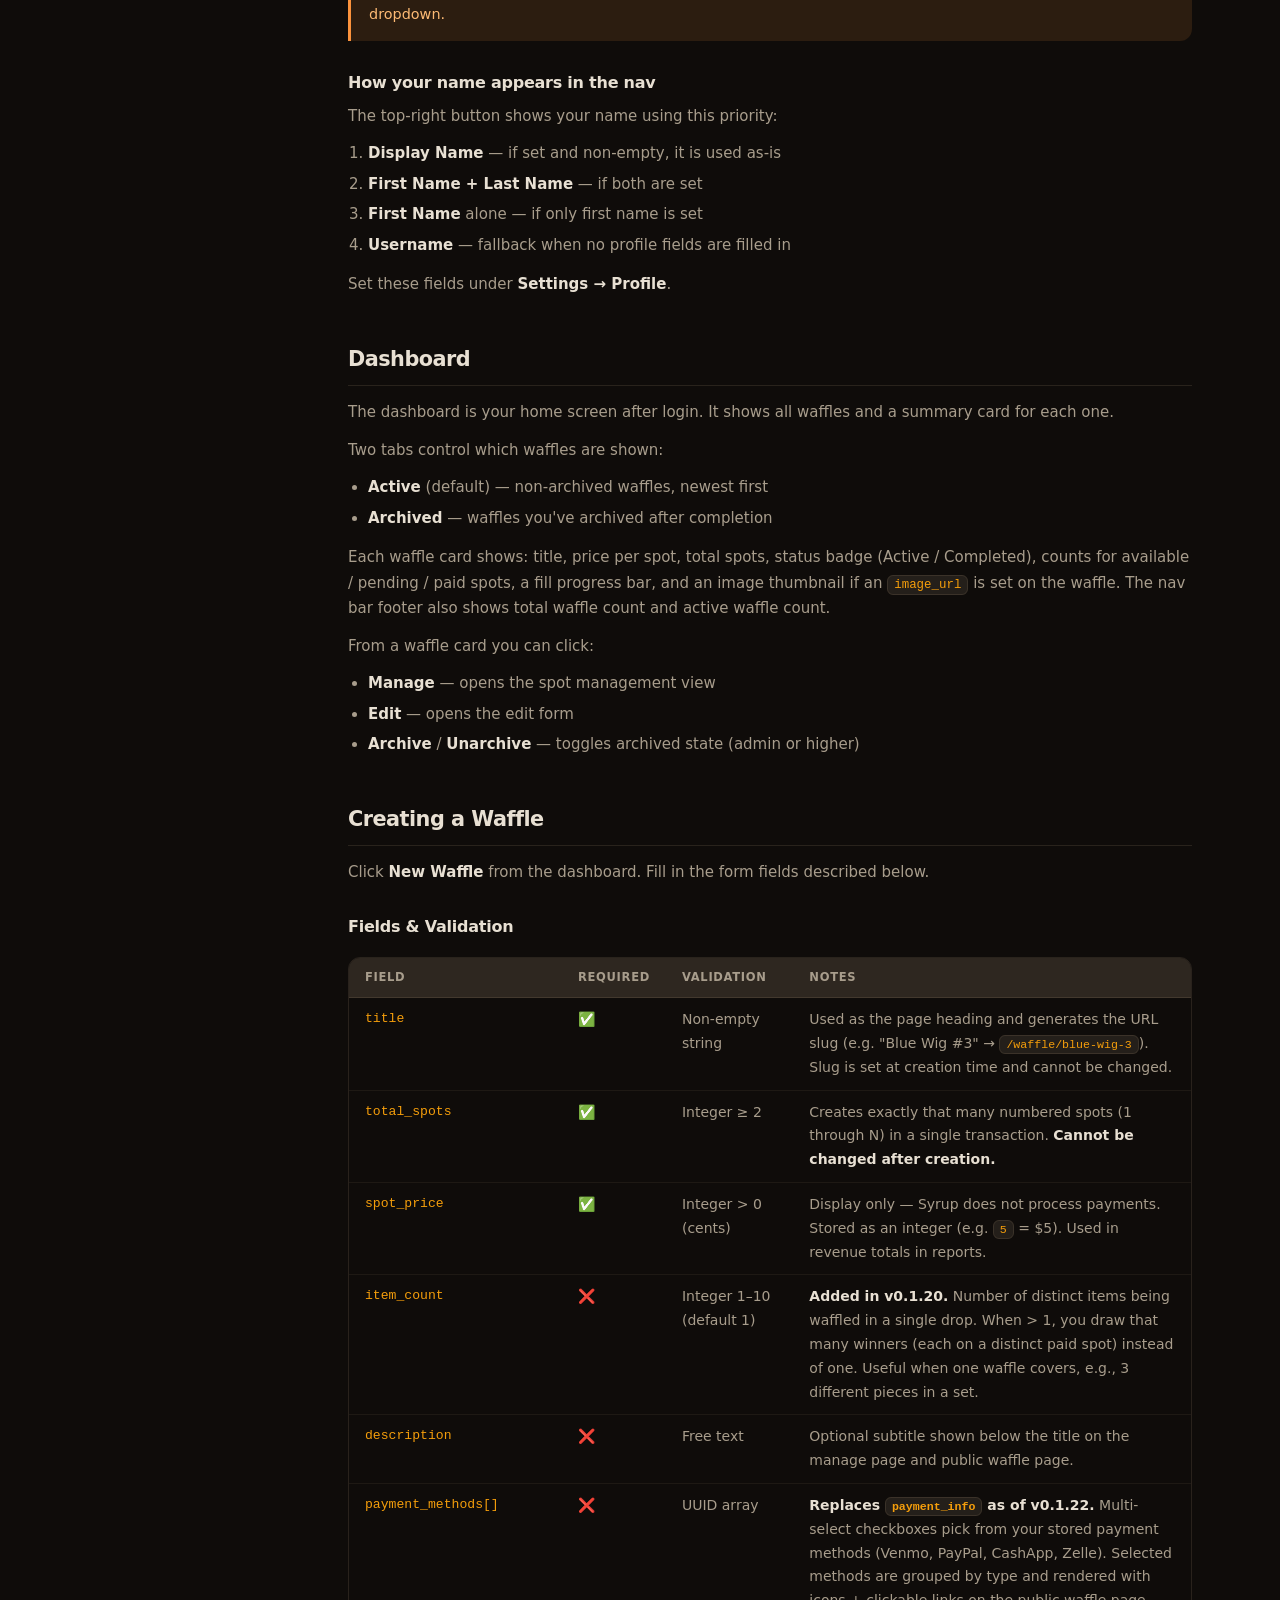
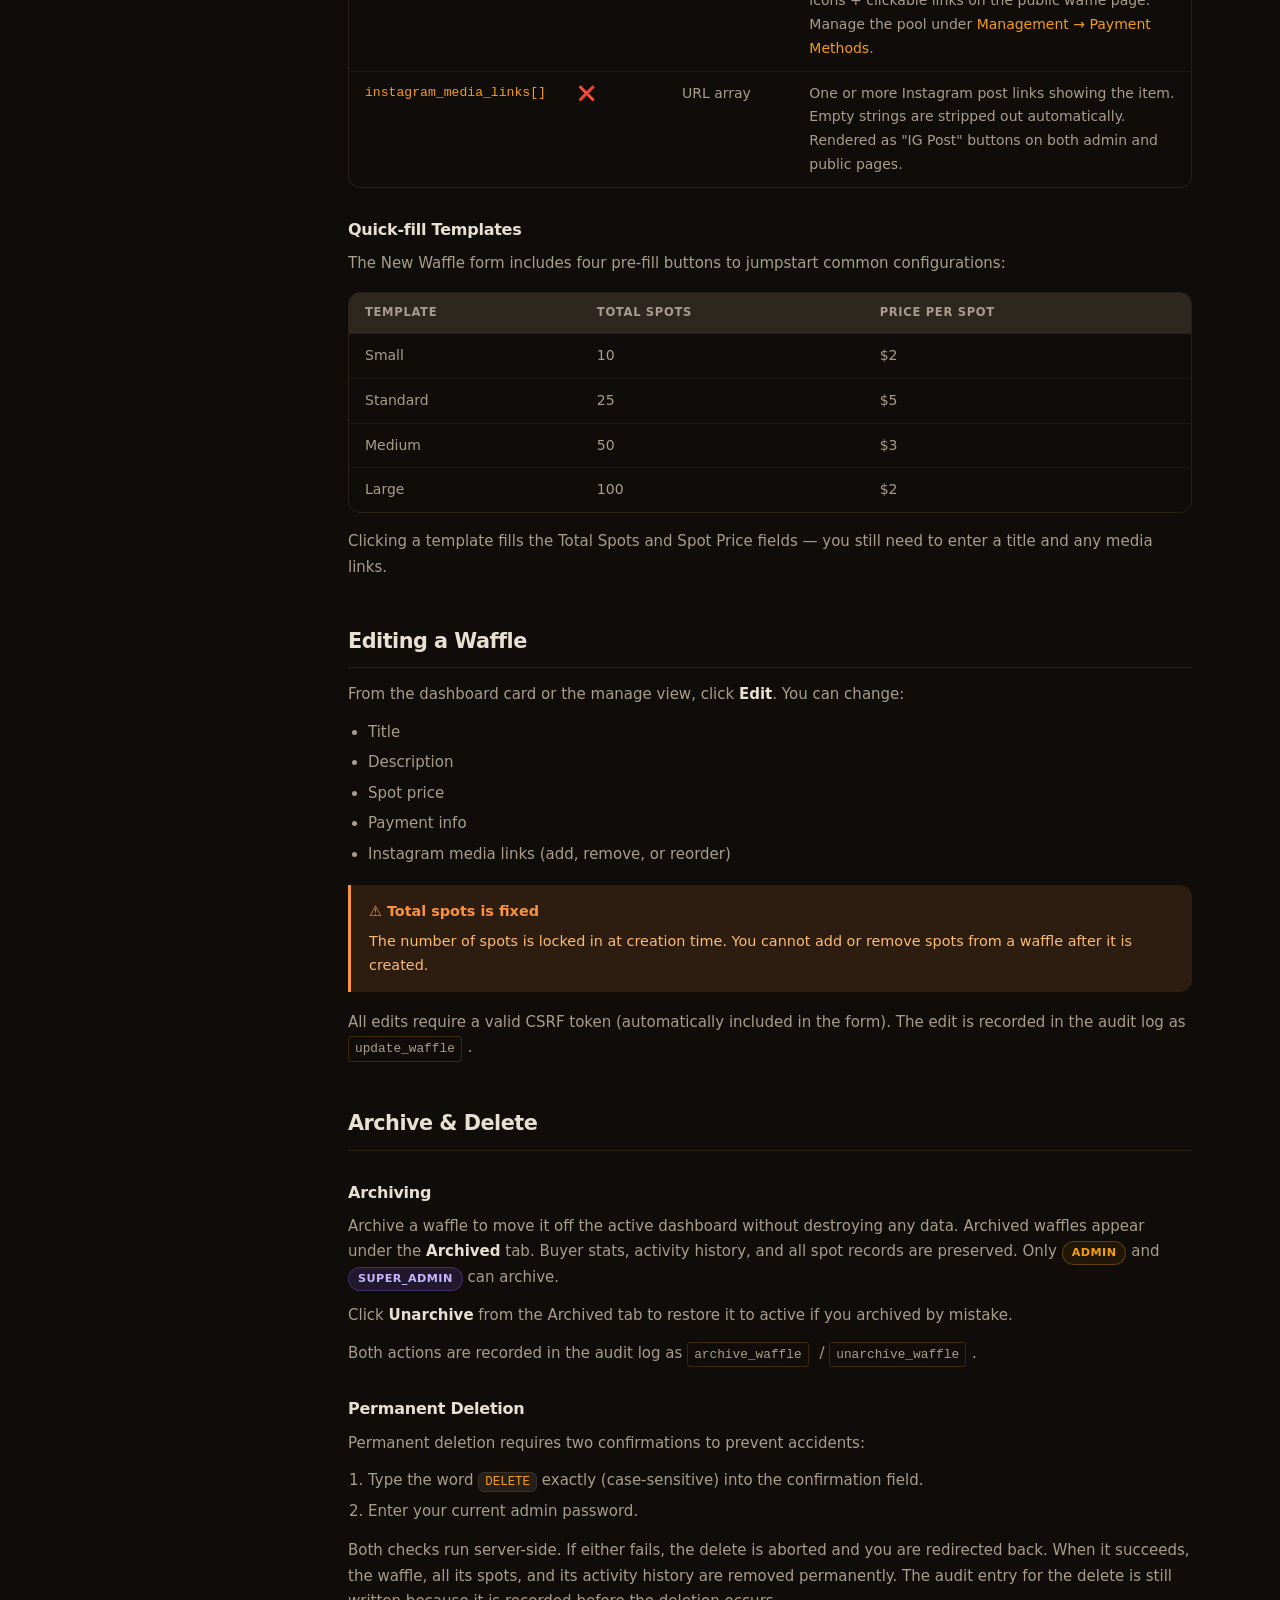
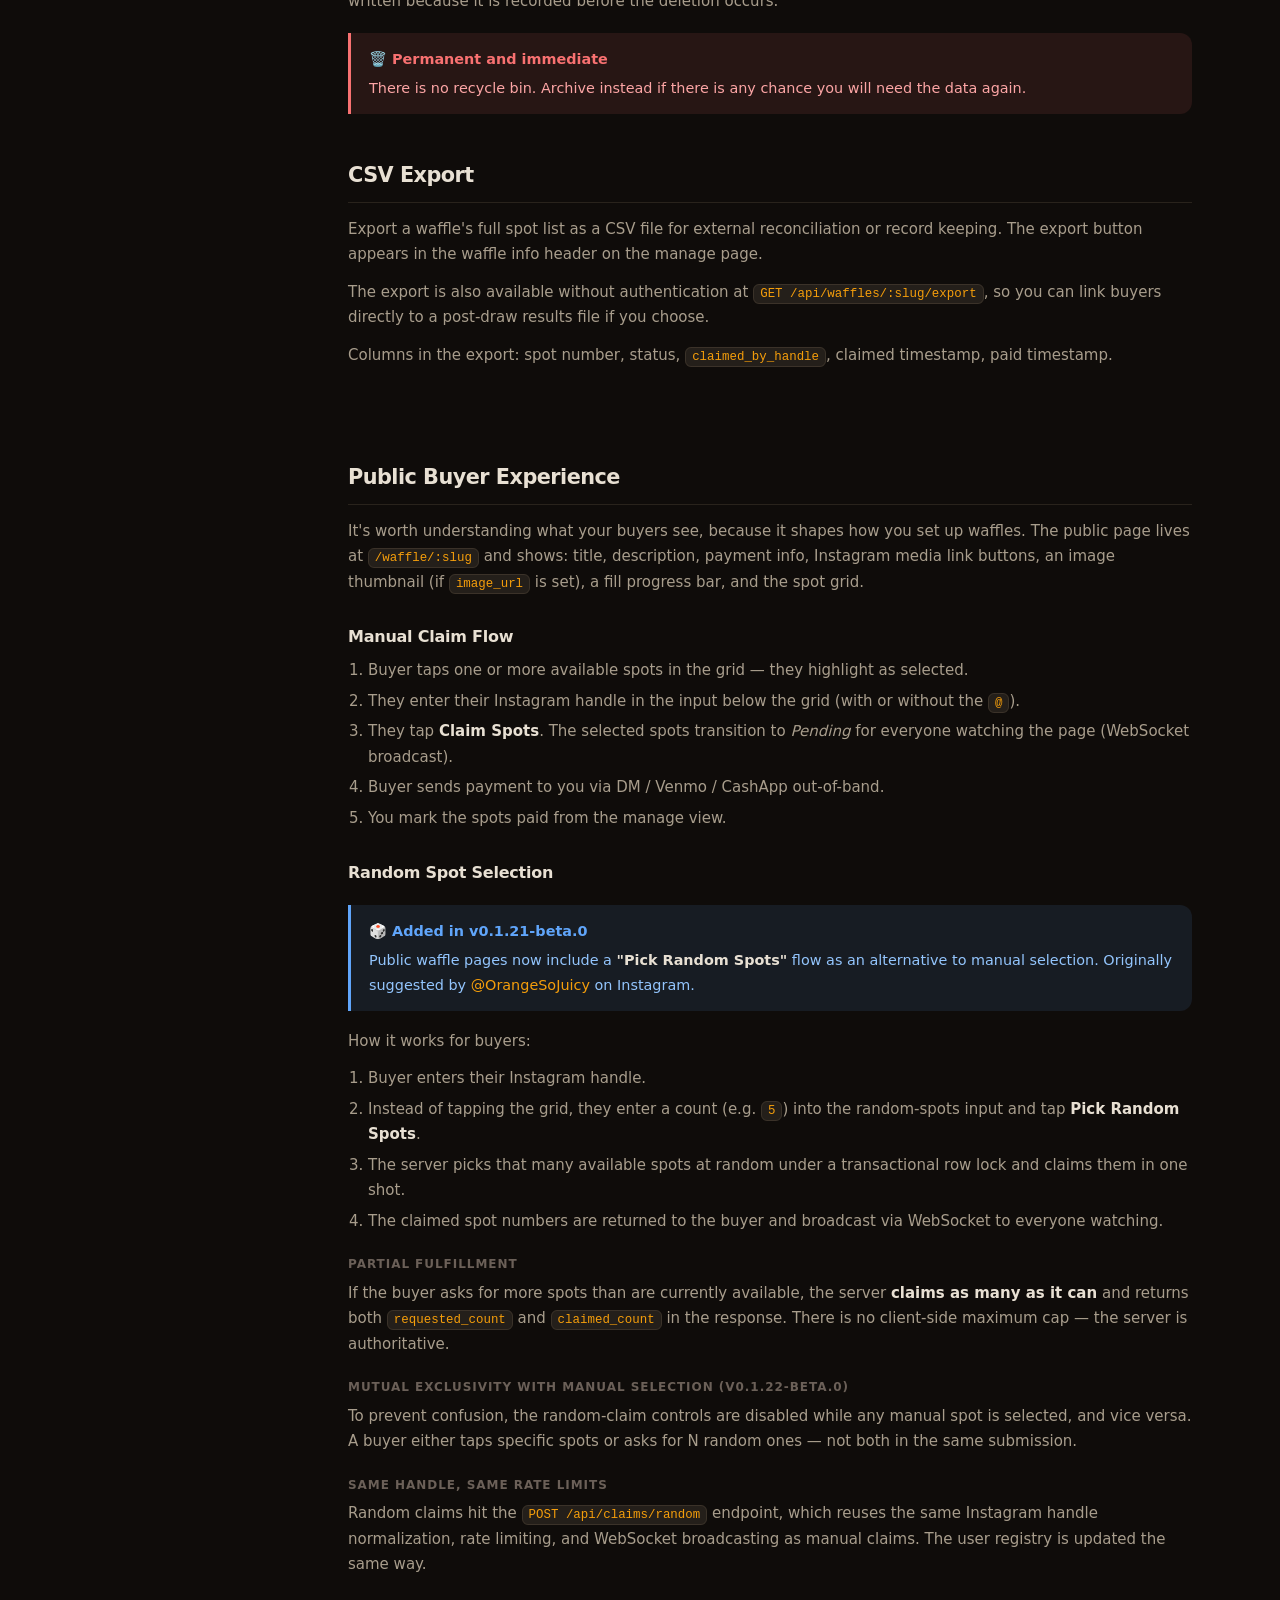
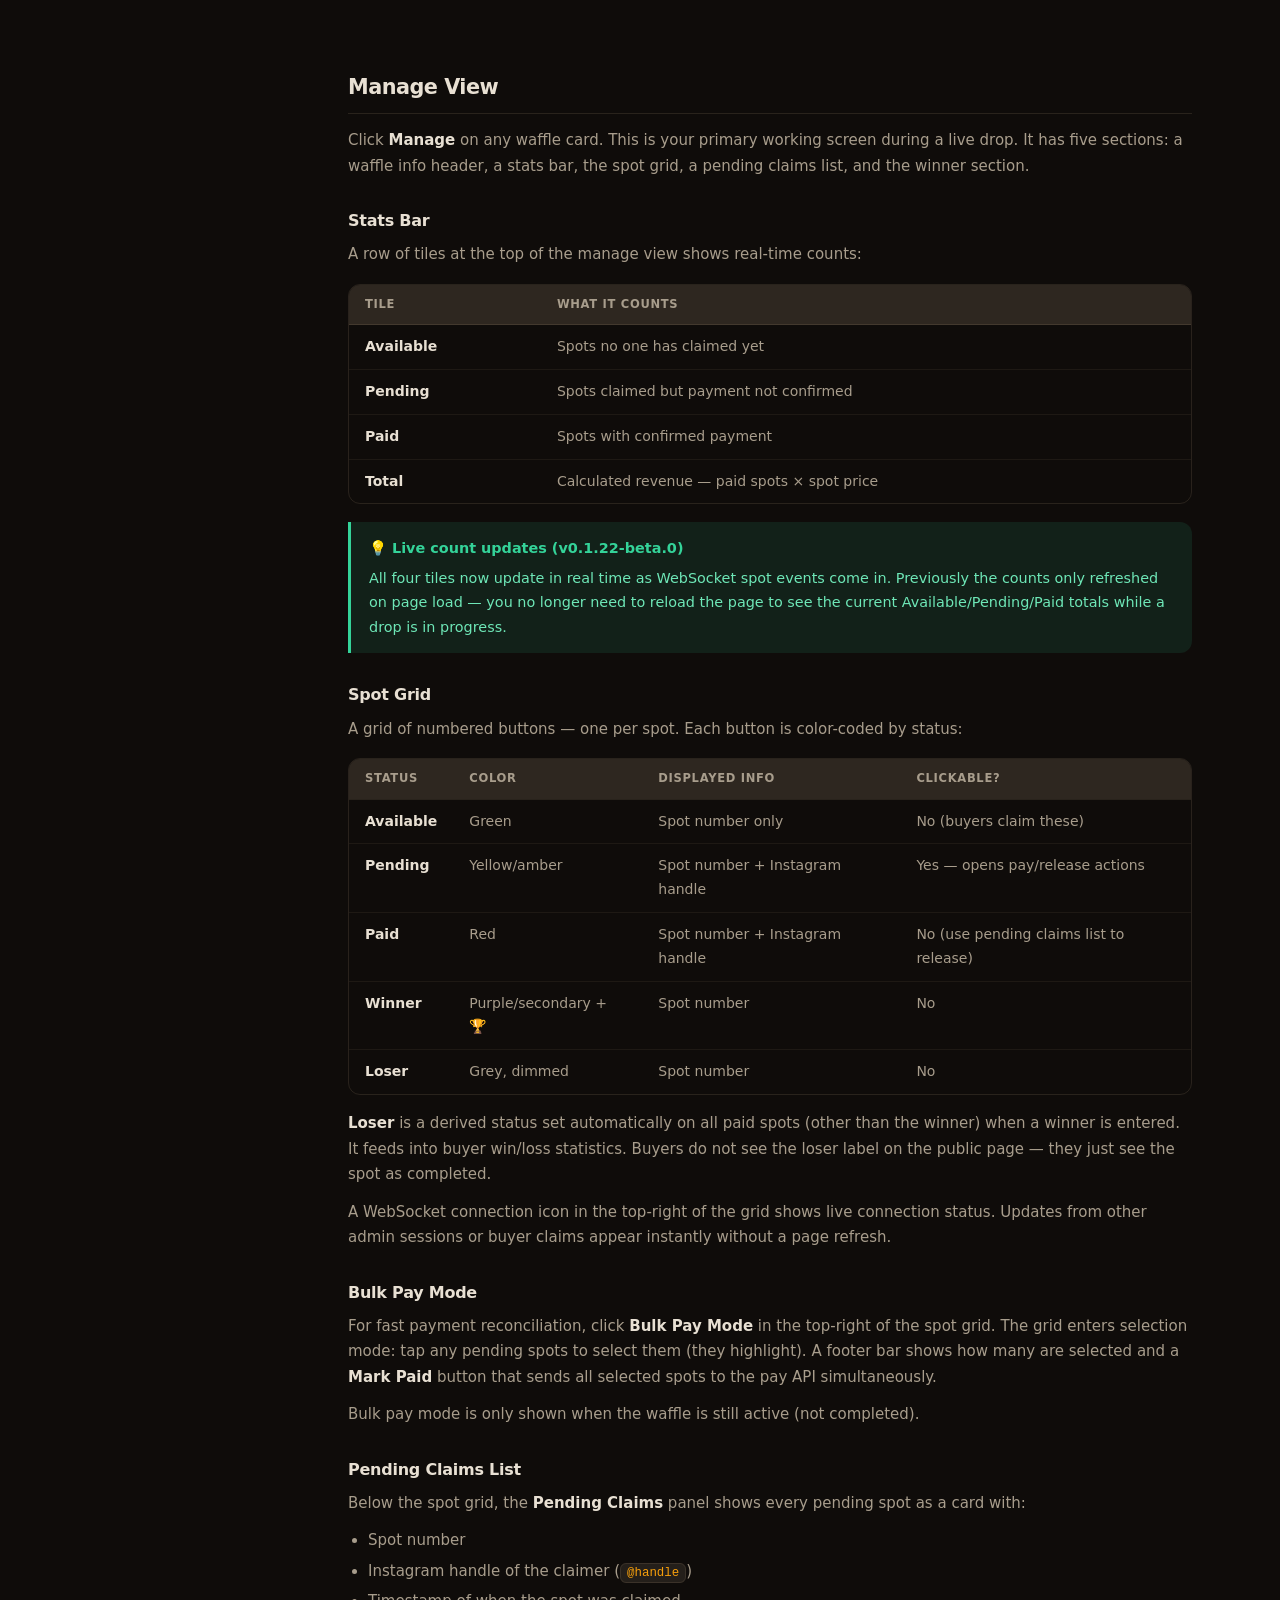
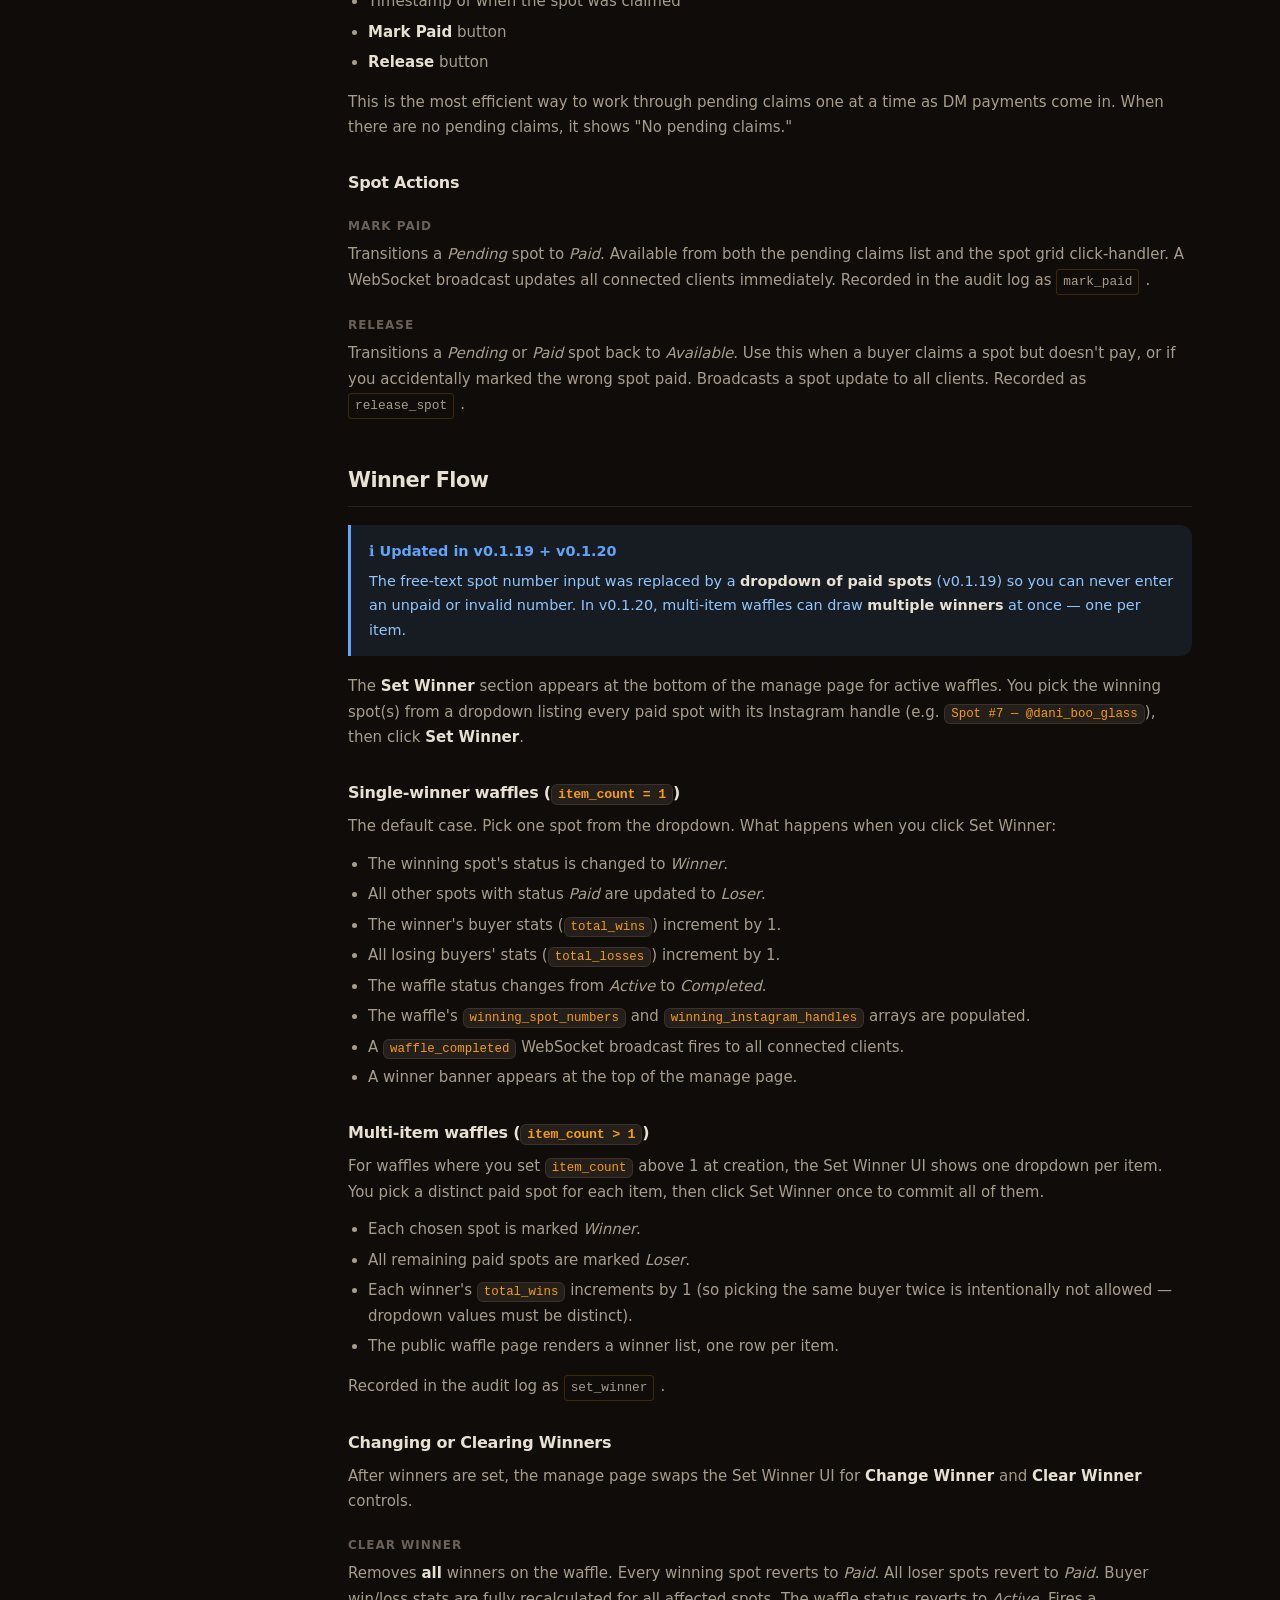
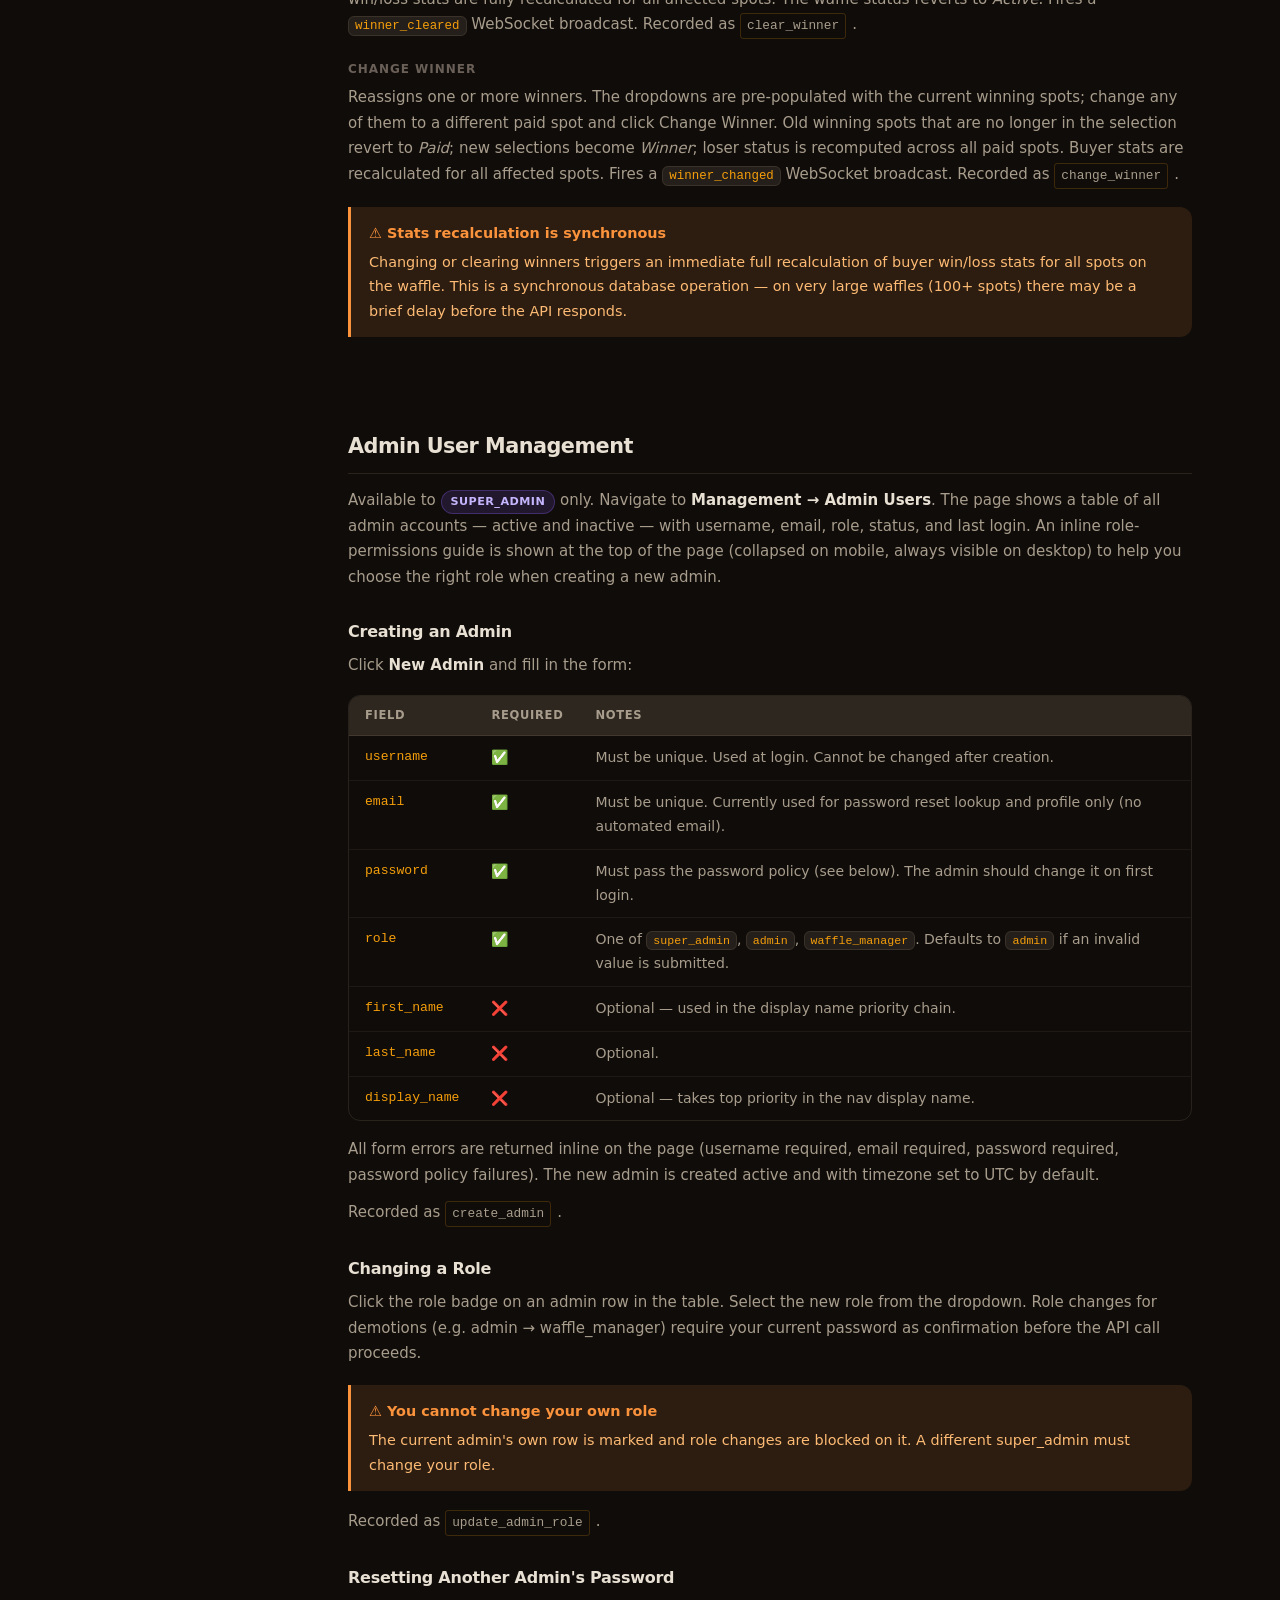
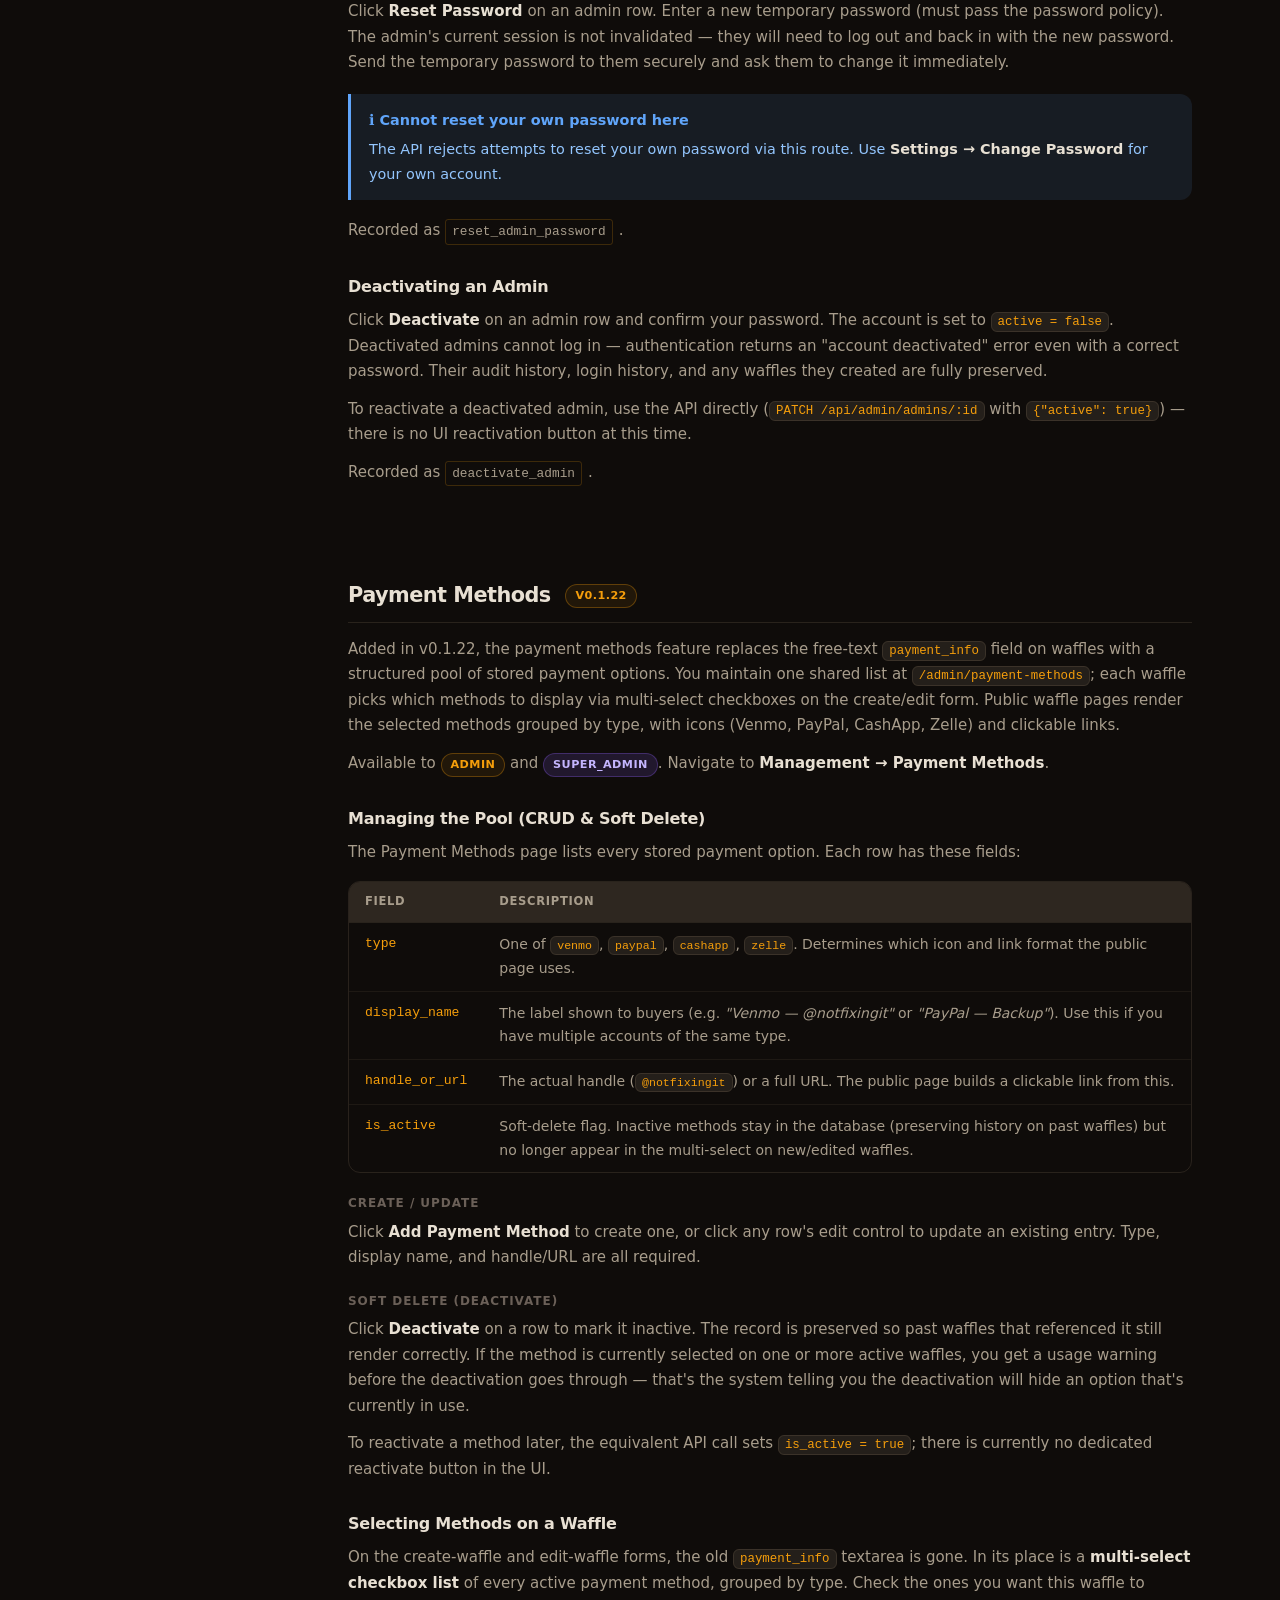
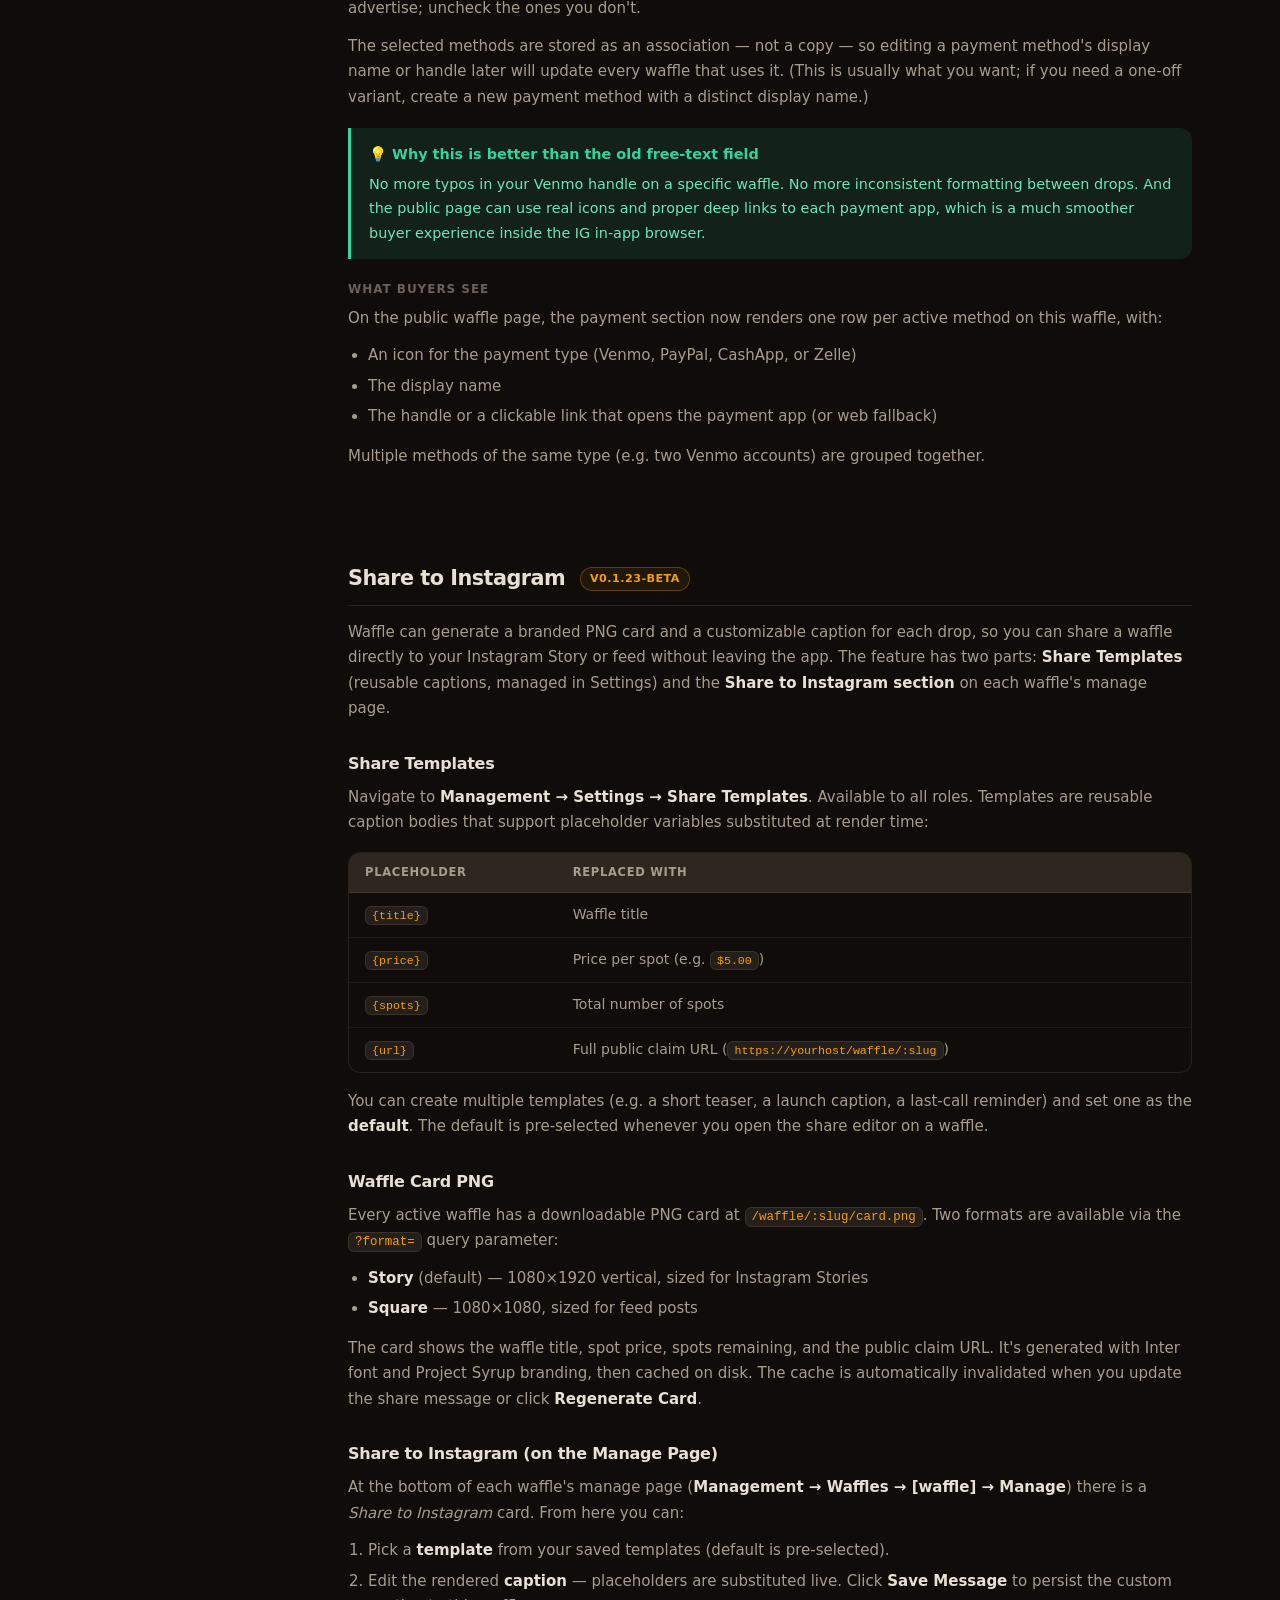
==== commit 9c642d69: "Sweep wiki for v0.1.23-beta — buyer card feature Documents v0.1.23-beta.2 through beta.3 on the dev " ====
--- a/admin-manual.html
+++ b/admin-manual.html
@@ -34,7 +34,22 @@
     <a href="beta-testers.html">Beta Testers</a>
     <a href="changelog.html">Changelog</a>
   </nav>
+  <button class="hamburger" id="hamburger-btn" aria-label="Open navigation menu" aria-expanded="false">
+    <span></span><span></span><span></span>
+  </button>
 </header>
+<nav class="mobile-nav" id="mobile-nav" aria-label="Mobile navigation">
+  <a href="index.html">Home</a>
+  <a href="getting-started.html">Getting Started</a>
+  <a href="admin-manual.html">Admin Manual</a>
+  <a href="deployment.html">Deployment</a>
+  <a href="api-reference.html">API Reference</a>
+  <a href="beta-testers.html">Beta Testers</a>
+  <a href="changelog.html">Changelog</a>
+</nav>
+<script>
+(function(){var b=document.getElementById('hamburger-btn'),n=document.getElementById('mobile-nav');b.addEventListener('click',function(){var o=n.classList.toggle('open');b.classList.toggle('open',o);b.setAttribute('aria-expanded',o);});var p=window.location.pathname.split('/').pop()||'index.html';n.querySelectorAll('a').forEach(function(a){if(a.getAttribute('href')===p)a.classList.add('active');});})();
+</script>
 
 <div class="layout">
   <aside class="sidebar">
@@ -84,6 +99,9 @@
       <a href="#payment-methods" class="sidebar-link">Payment Methods</a>
       <a href="#payment-methods-crud" class="sidebar-link sub">CRUD &amp; Soft Delete</a>
       <a href="#payment-methods-waffle" class="sidebar-link sub">Selecting on Waffles</a>
+      <a href="#share-instagram" class="sidebar-link">Share to Instagram</a>
+      <a href="#share-templates" class="sidebar-link sub">Share Templates</a>
+      <a href="#share-card-png" class="sidebar-link sub">Waffle Card PNG</a>
       <a href="#reports" class="sidebar-link">Reports</a>
       <a href="#drought-list" class="sidebar-link sub">Drought List</a>
       <a href="#power-buyers" class="sidebar-link sub">Power Buyers</a>
@@ -670,6 +688,58 @@
       <li>The handle or a clickable link that opens the payment app (or web fallback)</li>
     </ul>
     <p>Multiple methods of the same type (e.g. two Venmo accounts) are grouped together.</p>
+
+    <!-- ══════════════════════════════════════════════════════ SHARE TO INSTAGRAM -->
+    <hr class="section-rule" />
+    <h2 id="share-instagram">Share to Instagram <span class="badge badge-admin" style="margin-left:8px;vertical-align:middle;">v0.1.23-beta</span></h2>
+    <p>
+      Waffle can generate a branded PNG card and a customizable caption for each drop, so you can share a waffle directly to your Instagram Story or feed without leaving the app. The feature has two parts: <strong>Share Templates</strong> (reusable captions, managed in Settings) and the <strong>Share to Instagram section</strong> on each waffle's manage page.
+    </p>
+
+    <h3 id="share-templates">Share Templates</h3>
+    <p>
+      Navigate to <strong>Management → Settings → Share Templates</strong>. Available to all roles. Templates are reusable caption bodies that support placeholder variables substituted at render time:
+    </p>
+    <div class="table-wrap">
+      <table>
+        <thead><tr><th>Placeholder</th><th>Replaced with</th></tr></thead>
+        <tbody>
+          <tr><td><code>{title}</code></td><td>Waffle title</td></tr>
+          <tr><td><code>{price}</code></td><td>Price per spot (e.g. <code>$5.00</code>)</td></tr>
+          <tr><td><code>{spots}</code></td><td>Total number of spots</td></tr>
+          <tr><td><code>{url}</code></td><td>Full public claim URL (<code>https://yourhost/waffle/:slug</code>)</td></tr>
+        </tbody>
+      </table>
+    </div>
+    <p>You can create multiple templates (e.g. a short teaser, a launch caption, a last-call reminder) and set one as the <strong>default</strong>. The default is pre-selected whenever you open the share editor on a waffle.</p>
+
+    <h3 id="share-card-png">Waffle Card PNG</h3>
+    <p>
+      Every active waffle has a downloadable PNG card at <code>/waffle/:slug/card.png</code>. Two formats are available via the <code>?format=</code> query parameter:
+    </p>
+    <ul>
+      <li><strong>Story</strong> (default) — 1080×1920 vertical, sized for Instagram Stories</li>
+      <li><strong>Square</strong> — 1080×1080, sized for feed posts</li>
+    </ul>
+    <p>
+      The card shows the waffle title, spot price, spots remaining, and the public claim URL. It's generated with Inter font and Project Syrup branding, then cached on disk. The cache is automatically invalidated when you update the share message or click <strong>Regenerate Card</strong>.
+    </p>
+
+    <h3>Share to Instagram (on the Manage Page)</h3>
+    <p>
+      At the bottom of each waffle's manage page (<strong>Management → Waffles → [waffle] → Manage</strong>) there is a <em>Share to Instagram</em> card. From here you can:
+    </p>
+    <ol>
+      <li>Pick a <strong>template</strong> from your saved templates (default is pre-selected).</li>
+      <li>Edit the rendered <strong>caption</strong> — placeholders are substituted live. Click <strong>Save Message</strong> to persist the custom caption to this waffle.</li>
+      <li>Copy the <strong>public claim URL</strong> with one tap.</li>
+      <li>Toggle <strong>Story / Square</strong> format and click <strong>Download Card</strong> to save the PNG.</li>
+      <li>Click <strong>Regenerate Card</strong> to force a fresh render if you've made changes after the card was first generated.</li>
+      <li>Click <strong>Copy Message</strong> to copy the final caption to your clipboard.</li>
+    </ol>
+    <div class="callout callout-tip">
+      <strong>Workflow tip:</strong> Download the card → paste into Instagram Stories → paste the caption into the first comment or your bio link. Buyers tap the link in your profile to claim spots directly inside the Instagram in-app browser.
+    </div>
 
     <!-- ══════════════════════════════════════════════════════ REPORTS -->
     <hr class="section-rule" />
@@ -811,7 +881,7 @@
       <table>
         <thead><tr><th>Column</th><th>Description</th></tr></thead>
         <tbody>
-          <tr><td><strong>Instagram Handle</strong></td><td>Clickable link — opens the public buyer stats page at <code>/buyer/:handle</code> showing their full win/loss history.</td></tr>
+          <tr><td><strong>Instagram Handle</strong></td><td>Clickable link — opens the public buyer stats page at <code>/buyer/:handle</code> showing win/loss history, luck rating, and trophy case. A shareable card version is available at <code>/buyer/:handle/card</code> (v0.1.23-beta.0+).</td></tr>
           <tr><td><strong>Created At</strong></td><td>When this handle was first seen by the system (first claim, or backfill timestamp).</td></tr>
           <tr><td><strong>Updated At</strong></td><td>When the record was last touched (e.g. a new claim by the same handle).</td></tr>
         </tbody>
--- a/style.css
+++ b/style.css
@@ -575,6 +575,55 @@
   .stats-bar-item:nth-child(3) { border-top: 1px solid var(--border); }
 }
 
+/* ── Hamburger button ── */
+.hamburger {
+  display: none;
+  flex-direction: column;
+  justify-content: space-between;
+  width: 22px;
+  height: 16px;
+  background: none;
+  border: none;
+  cursor: pointer;
+  padding: 0;
+  margin-left: auto;
+  flex-shrink: 0;
+}
+.hamburger span {
+  display: block;
+  height: 2px;
+  background: var(--text-dim);
+  border-radius: 2px;
+  transition: transform 0.2s ease, opacity 0.2s ease;
+}
+.hamburger.open span:nth-child(1) { transform: translateY(7px) rotate(45deg); }
+.hamburger.open span:nth-child(2) { opacity: 0; }
+.hamburger.open span:nth-child(3) { transform: translateY(-7px) rotate(-45deg); }
+
+/* ── Mobile nav drawer ── */
+.mobile-nav {
+  display: none;
+  flex-direction: column;
+  background: var(--bg-elev);
+  border-bottom: 1px solid var(--border);
+}
+.mobile-nav a {
+  padding: 13px 24px;
+  color: var(--text-dim);
+  text-decoration: none;
+  font-size: 0.9rem;
+  border-left: 3px solid transparent;
+  transition: background 0.15s, color 0.15s;
+  letter-spacing: -0.01em;
+}
+.mobile-nav a:hover { background: var(--surface); color: var(--text); }
+.mobile-nav a.active {
+  color: var(--accent);
+  border-left-color: var(--accent);
+  background: var(--accent-subtle);
+}
+.mobile-nav.open { display: flex; }
+
 @media (max-width: 768px) {
   .layout { flex-direction: column; }
   .sidebar {
@@ -590,6 +639,7 @@
   .sidebar-section { width: 50%; margin-bottom: 12px; }
   .content { padding: 28px 20px 0; }
   .topbar-nav { display: none; }
+  .hamburger { display: flex; }
   .stats-bar { grid-template-columns: repeat(2, 1fr); }
 }
 
